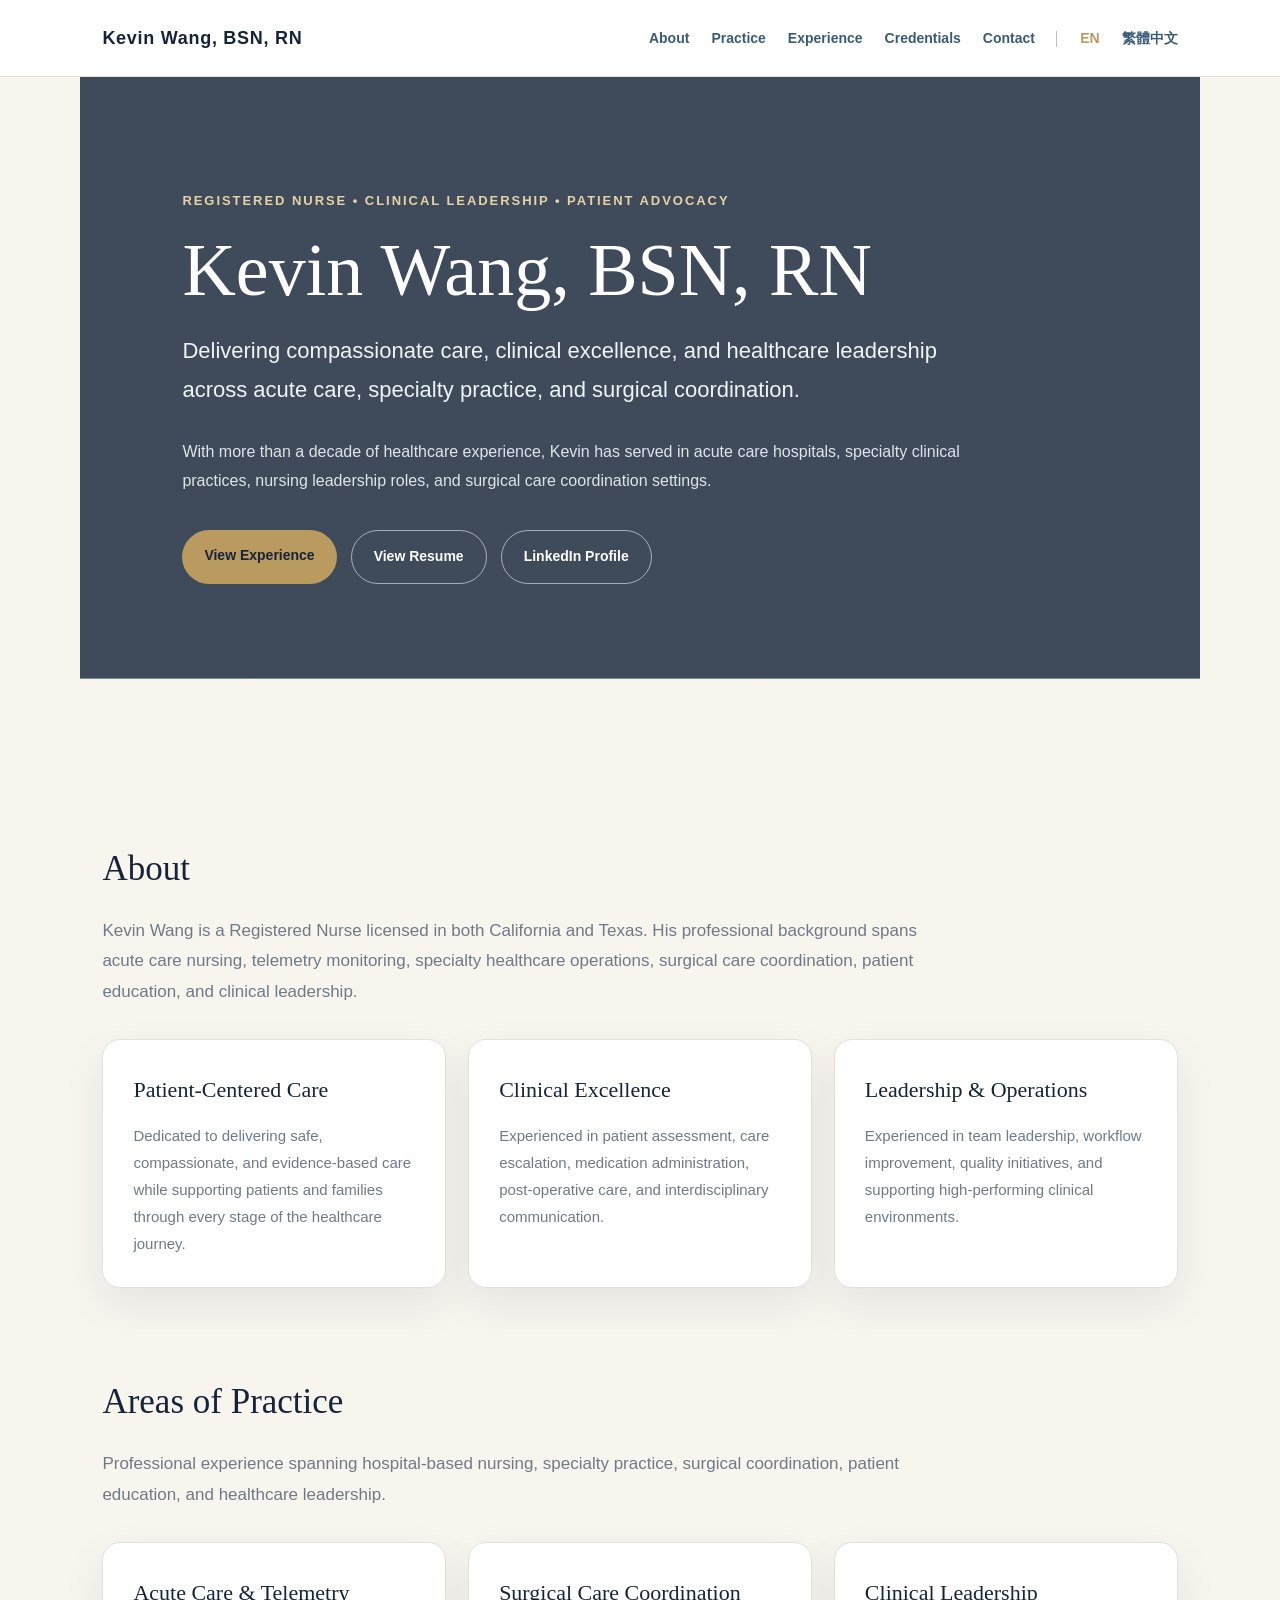
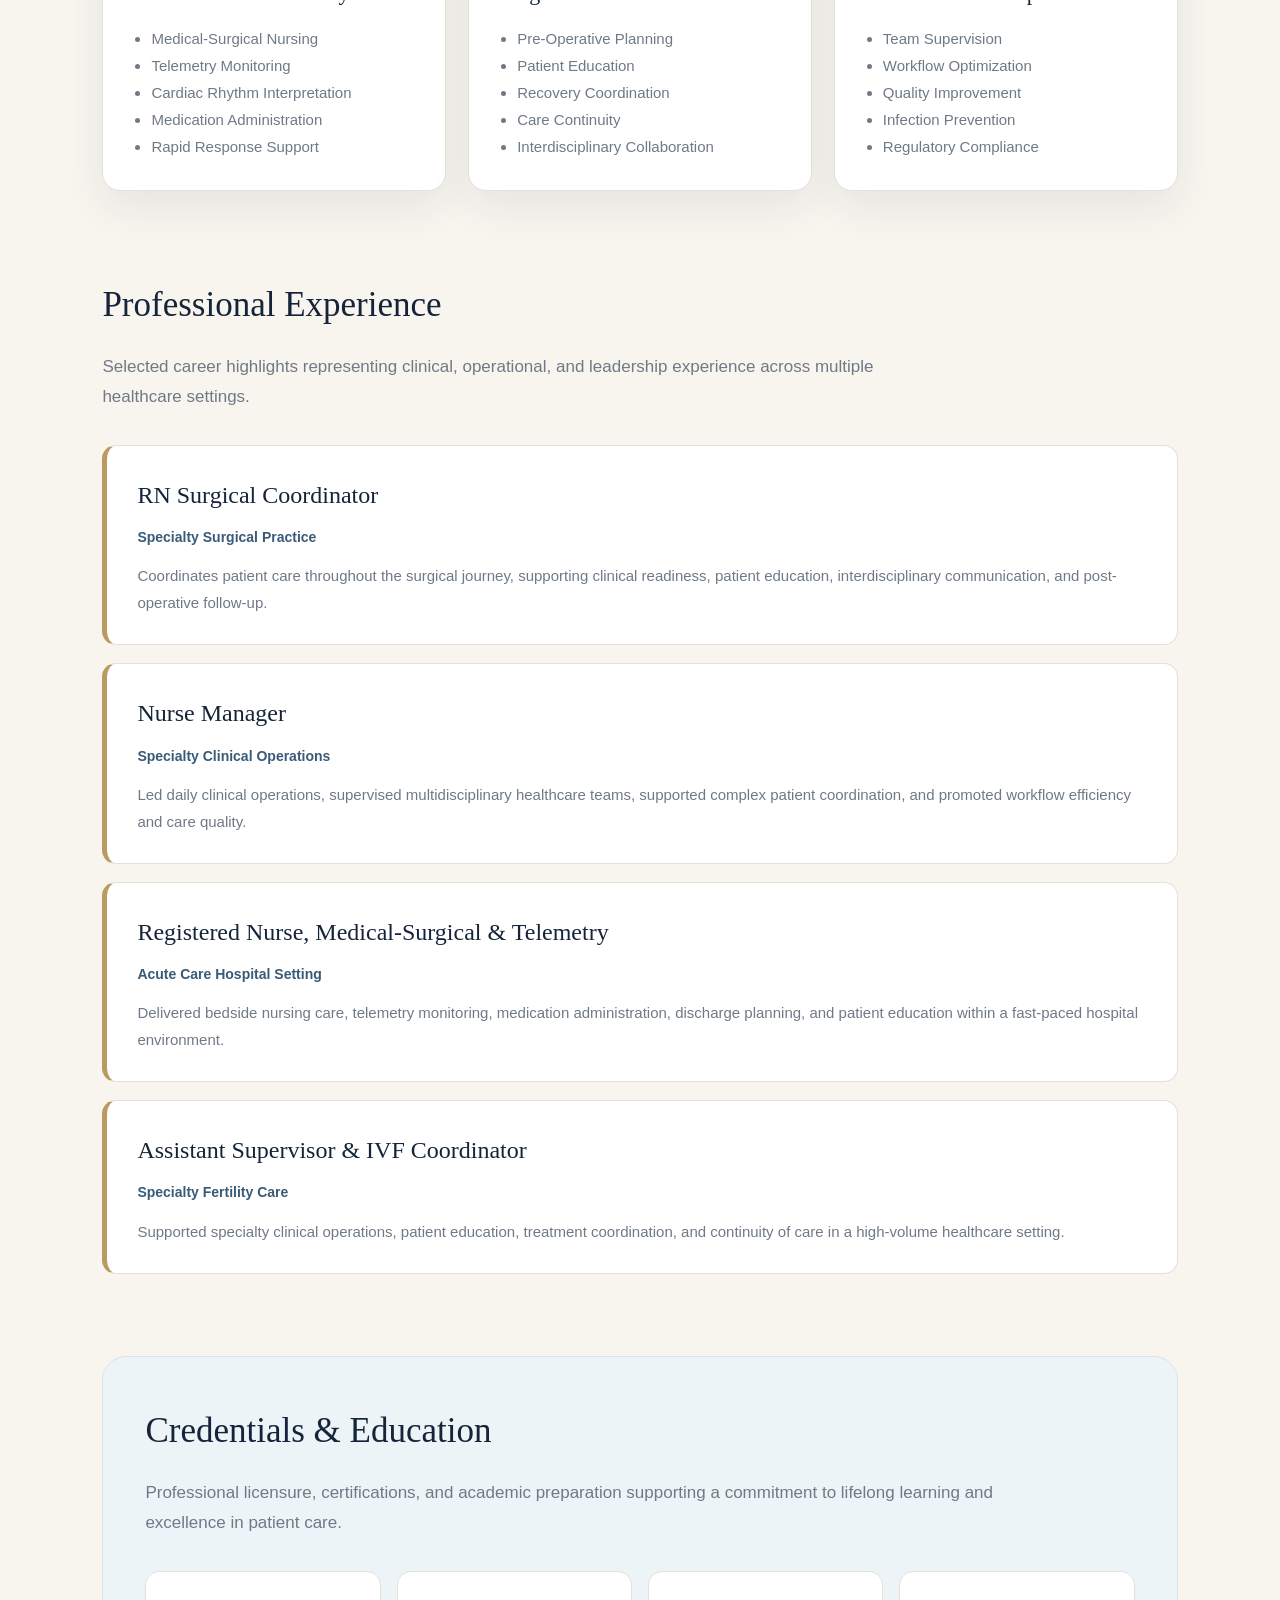
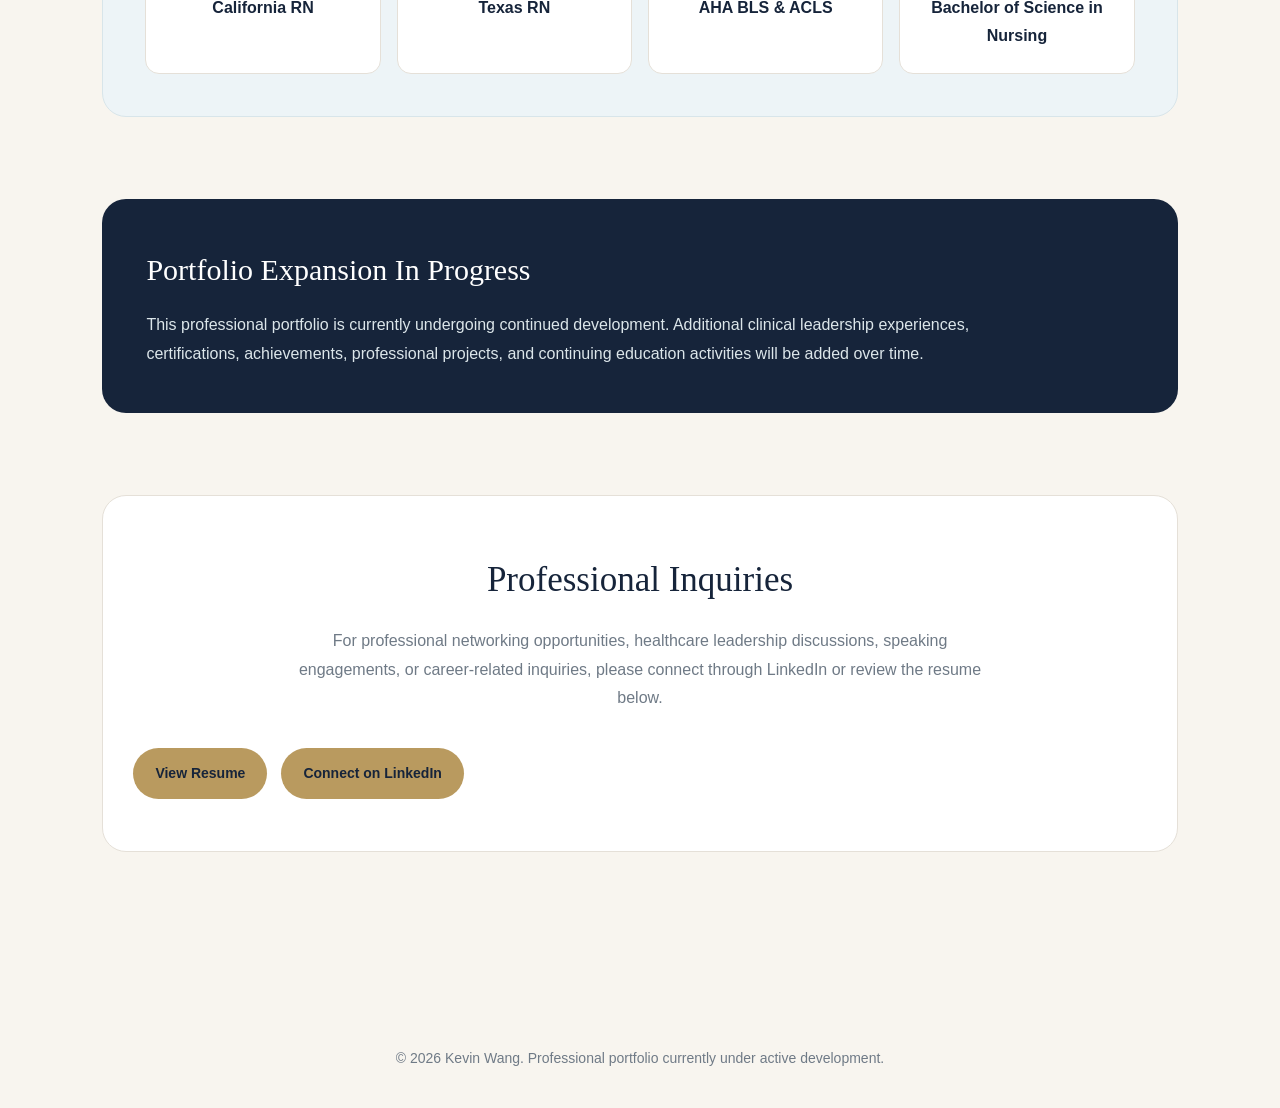
==== index.html @ 5e712328 "Launch bilingual RN portfolio with resume and LinkedIn integration" ====
<!DOCTYPE html>
<html lang="en">
<head>
    <meta charset="UTF-8">
    <meta name="viewport" content="width=device-width, initial-scale=1.0">
    <title>Kevin Wang | Registered Nurse & Clinical Leader</title>

    <meta name="description" content="Professional portfolio of Kevin Wang, BSN, RN. Registered Nurse, Clinical Leader, and Surgical Care Coordinator.">

    <link rel="stylesheet" href="styles/style.css">
</head>

<body>

<header>
    <a href="index.html" class="brand">Kevin Wang, BSN, RN</a>

    <nav>
        <a href="#about">About</a>
        <a href="#practice">Practice</a>
        <a href="#experience">Experience</a>
        <a href="#credentials">Credentials</a>
        <a href="#contact">Contact</a>

        <span class="lang-divider">|</span>

        <a href="index.html" class="active-lang">EN</a>
        <a href="zh-tw.html">繁體中文</a>
    </nav>
</header>

<section class="hero">
    <div class="hero-content">
        <div class="eyebrow">
            REGISTERED NURSE • CLINICAL LEADERSHIP • PATIENT ADVOCACY
        </div>

        <h1>Kevin Wang, BSN, RN</h1>

        <p class="subtitle">
            Delivering compassionate care, clinical excellence, and healthcare leadership across acute care, specialty practice, and surgical coordination.
        </p>

        <p class="hero-note">
            With more than a decade of healthcare experience, Kevin has served in acute care hospitals, specialty clinical practices, nursing leadership roles, and surgical care coordination settings.
        </p>

        <div class="buttons">
            <a href="#experience" class="button primary">
                View Experience
            </a>

            <a href="assets/Kevin_RN_Resume.pdf" target="_blank" rel="noopener" class="button secondary">
                View Resume
            </a>

            <a href="https://www.linkedin.com/in/kevin-wang-rn/" target="_blank" rel="noopener" class="button secondary">
                LinkedIn Profile
            </a>
        </div>
    </div>
</section>

<main>

<section id="about">
    <h2 class="section-title">About</h2>

    <p class="section-intro">
        Kevin Wang is a Registered Nurse licensed in both California and Texas. His professional background spans acute care nursing, telemetry monitoring, specialty healthcare operations, surgical care coordination, patient education, and clinical leadership.
    </p>

    <div class="grid">
        <div class="card">
            <h3>Patient-Centered Care</h3>
            <p>
                Dedicated to delivering safe, compassionate, and evidence-based care while supporting patients and families through every stage of the healthcare journey.
            </p>
        </div>

        <div class="card">
            <h3>Clinical Excellence</h3>
            <p>
                Experienced in patient assessment, care escalation, medication administration, post-operative care, and interdisciplinary communication.
            </p>
        </div>

        <div class="card">
            <h3>Leadership & Operations</h3>
            <p>
                Experienced in team leadership, workflow improvement, quality initiatives, and supporting high-performing clinical environments.
            </p>
        </div>
    </div>
</section>

<section id="practice">
    <h2 class="section-title">Areas of Practice</h2>

    <p class="section-intro">
        Professional experience spanning hospital-based nursing, specialty practice, surgical coordination, patient education, and healthcare leadership.
    </p>

    <div class="grid">
        <div class="card">
            <h3>Acute Care & Telemetry</h3>
            <ul>
                <li>Medical-Surgical Nursing</li>
                <li>Telemetry Monitoring</li>
                <li>Cardiac Rhythm Interpretation</li>
                <li>Medication Administration</li>
                <li>Rapid Response Support</li>
            </ul>
        </div>

        <div class="card">
            <h3>Surgical Care Coordination</h3>
            <ul>
                <li>Pre-Operative Planning</li>
                <li>Patient Education</li>
                <li>Recovery Coordination</li>
                <li>Care Continuity</li>
                <li>Interdisciplinary Collaboration</li>
            </ul>
        </div>

        <div class="card">
            <h3>Clinical Leadership</h3>
            <ul>
                <li>Team Supervision</li>
                <li>Workflow Optimization</li>
                <li>Quality Improvement</li>
                <li>Infection Prevention</li>
                <li>Regulatory Compliance</li>
            </ul>
        </div>
    </div>
</section>

<section id="experience">
    <h2 class="section-title">Professional Experience</h2>

    <p class="section-intro">
        Selected career highlights representing clinical, operational, and leadership experience across multiple healthcare settings.
    </p>

    <div class="experience">
        <div class="experience-item">
            <h3>RN Surgical Coordinator</h3>
            <div class="meta">Specialty Surgical Practice</div>
            <p>
                Coordinates patient care throughout the surgical journey, supporting clinical readiness, patient education, interdisciplinary communication, and post-operative follow-up.
            </p>
        </div>

        <div class="experience-item">
            <h3>Nurse Manager</h3>
            <div class="meta">Specialty Clinical Operations</div>
            <p>
                Led daily clinical operations, supervised multidisciplinary healthcare teams, supported complex patient coordination, and promoted workflow efficiency and care quality.
            </p>
        </div>

        <div class="experience-item">
            <h3>Registered Nurse, Medical-Surgical & Telemetry</h3>
            <div class="meta">Acute Care Hospital Setting</div>
            <p>
                Delivered bedside nursing care, telemetry monitoring, medication administration, discharge planning, and patient education within a fast-paced hospital environment.
            </p>
        </div>

        <div class="experience-item">
            <h3>Assistant Supervisor & IVF Coordinator</h3>
            <div class="meta">Specialty Fertility Care</div>
            <p>
                Supported specialty clinical operations, patient education, treatment coordination, and continuity of care in a high-volume healthcare setting.
            </p>
        </div>
    </div>
</section>

<section id="credentials" class="credentials">
    <h2 class="section-title">Credentials & Education</h2>

    <p class="section-intro">
        Professional licensure, certifications, and academic preparation supporting a commitment to lifelong learning and excellence in patient care.
    </p>

    <div class="credential-list">
        <div class="credential">California RN</div>
        <div class="credential">Texas RN</div>
        <div class="credential">AHA BLS & ACLS</div>
        <div class="credential">Bachelor of Science in Nursing</div>
    </div>
</section>

<section class="notice">
    <h2>Portfolio Expansion In Progress</h2>

    <p>
        This professional portfolio is currently undergoing continued development. Additional clinical leadership experiences, certifications, achievements, professional projects, and continuing education activities will be added over time.
    </p>
</section>

<section id="contact" class="contact">
    <h2 class="section-title">Professional Inquiries</h2>

    <p>
        For professional networking opportunities, healthcare leadership discussions, speaking engagements, or career-related inquiries, please connect through LinkedIn or review the resume below.
    </p>

    <div class="buttons">
        <a href="assets/Kevin_RN_Resume.pdf" target="_blank" rel="noopener" class="button primary">
            View Resume
        </a>

        <a href="https://www.linkedin.com/in/kevin-wang-rn/" target="_blank" rel="noopener" class="button primary">
            Connect on LinkedIn
        </a>
    </div>
</section>

</main>

<footer>
    © 2026 Kevin Wang. Professional portfolio currently under active development.
</footer>

</body>
</html>
---- styles/style.css ----
:root {
  --navy: #16243a;
  --navy-light: #223552;
  --blue: #395b78;
  --soft-blue: #edf4f7;
  --cream: #f8f5ef;
  --warm-white: #fffdf8;
  --gold: #b99a5f;
  --gold-soft: #e6d3a3;
  --text: #243042;
  --muted: #6f7a86;
  --white: #ffffff;
  --line: #e5e0d8;
  --shadow: rgba(22, 36, 58, 0.08);
}

* {
  box-sizing: border-box;
  margin: 0;
  padding: 0;
}

html {
  scroll-behavior: smooth;
}

body {
  font-family: Georgia, "Times New Roman", serif;
  color: var(--text);
  background: var(--cream);
  line-height: 1.8;
}

body.zh {
  font-family: "Noto Serif TC", "Songti TC", "PingFang TC", "Microsoft JhengHei", serif;
}

header {
  background: rgba(255, 255, 255, 0.96);
  backdrop-filter: blur(12px);
  border-bottom: 1px solid var(--line);
  padding: 22px 8%;
  display: flex;
  justify-content: space-between;
  align-items: center;
  position: sticky;
  top: 0;
  z-index: 100;
}

.brand {
  font-family: Arial, sans-serif;
  font-size: 18px;
  font-weight: 700;
  color: var(--navy);
  letter-spacing: 0.04em;
  text-decoration: none;
}

body.zh .brand {
  font-family: "PingFang TC", "Microsoft JhengHei", Arial, sans-serif;
}

nav {
  display: flex;
  align-items: center;
  flex-wrap: wrap;
}

nav a {
  font-family: Arial, sans-serif;
  margin-left: 22px;
  color: var(--blue);
  text-decoration: none;
  font-size: 14px;
  font-weight: 600;
  transition: 0.25s ease;
}

body.zh nav a {
  font-family: "PingFang TC", "Microsoft JhengHei", Arial, sans-serif;
}

nav a:hover {
  color: var(--gold);
}

.active-lang {
  color: var(--gold);
  font-weight: 800;
}

.lang-divider {
  margin-left: 20px;
  color: #b0b0b0;
}

.hero {
  padding: 112px 8% 95px;
  background:
    linear-gradient(rgba(22, 36, 58, 0.82), rgba(22, 36, 58, 0.82)),
    url("https://images.unsplash.com/photo-1576091160550-2173dba999ef?auto=format&fit=crop&w=1800&q=80");
  background-size: cover;
  background-position: center;
  color: var(--white);
}

.hero-content {
  max-width: 920px;
}

.eyebrow {
  font-family: Arial, sans-serif;
  text-transform: uppercase;
  letter-spacing: 0.15em;
  font-size: 13px;
  color: var(--gold-soft);
  margin-bottom: 18px;
  font-weight: 700;
}

body.zh .eyebrow {
  font-family: "PingFang TC", "Microsoft JhengHei", Arial, sans-serif;
}

h1 {
  font-size: clamp(44px, 6vw, 74px);
  line-height: 1.08;
  margin-bottom: 20px;
  font-weight: 500;
}

.subtitle {
  font-family: Arial, sans-serif;
  font-size: 22px;
  max-width: 820px;
  color: #edf4f7;
  margin-bottom: 28px;
}

body.zh .subtitle {
  font-family: "PingFang TC", "Microsoft JhengHei", Arial, sans-serif;
}

.hero-note {
  font-family: Arial, sans-serif;
  max-width: 780px;
  color: #dce6ea;
  font-size: 16px;
}

body.zh .hero-note {
  font-family: "PingFang TC", "Microsoft JhengHei", Arial, sans-serif;
}

.buttons {
  margin-top: 35px;
  display: flex;
  flex-wrap: wrap;
  gap: 14px;
}

.button {
  font-family: Arial, sans-serif;
  padding: 13px 22px;
  border-radius: 999px;
  text-decoration: none;
  font-weight: 700;
  font-size: 14px;
  display: inline-block;
  transition: 0.25s ease;
}

body.zh .button {
  font-family: "PingFang TC", "Microsoft JhengHei", Arial, sans-serif;
}

.button:hover {
  transform: translateY(-2px);
}

.button.primary {
  background: var(--gold);
  color: var(--navy);
}

.button.secondary {
  border: 1px solid rgba(255, 255, 255, 0.55);
  color: var(--white);
}

main {
  padding: 76px 8%;
}

section {
  max-width: 1120px;
  margin: 0 auto 82px;
}

.section-title {
  font-size: 35px;
  color: var(--navy);
  margin-bottom: 16px;
  font-weight: 500;
}

.section-intro {
  font-family: Arial, sans-serif;
  color: var(--muted);
  max-width: 850px;
  font-size: 17px;
  margin-bottom: 32px;
}

body.zh .section-intro {
  font-family: "PingFang TC", "Microsoft JhengHei", Arial, sans-serif;
}

.grid {
  display: grid;
  grid-template-columns: repeat(3, 1fr);
  gap: 22px;
}

.card {
  background: var(--white);
  border: 1px solid var(--line);
  border-radius: 18px;
  padding: 30px;
  box-shadow: 0 16px 42px var(--shadow);
}

.card h3 {
  color: var(--navy);
  font-size: 22px;
  margin-bottom: 12px;
  font-weight: 500;
}

.card p,
.card li {
  font-family: Arial, sans-serif;
  color: var(--muted);
  font-size: 15px;
}

body.zh .card p,
body.zh .card li {
  font-family: "PingFang TC", "Microsoft JhengHei", Arial, sans-serif;
}

.card ul {
  padding-left: 18px;
}

.experience {
  display: grid;
  gap: 18px;
}

.experience-item {
  background: var(--white);
  border-left: 5px solid var(--gold);
  border-radius: 14px;
  padding: 28px 30px;
  border-top: 1px solid var(--line);
  border-right: 1px solid var(--line);
  border-bottom: 1px solid var(--line);
}

.experience-item h3 {
  color: var(--navy);
  font-size: 24px;
  margin-bottom: 8px;
  font-weight: 500;
}

.meta {
  font-family: Arial, sans-serif;
  color: var(--blue);
  font-size: 14px;
  font-weight: 700;
  margin-bottom: 12px;
}

body.zh .meta {
  font-family: "PingFang TC", "Microsoft JhengHei", Arial, sans-serif;
}

.experience-item p {
  font-family: Arial, sans-serif;
  color: var(--muted);
  font-size: 15px;
}

body.zh .experience-item p {
  font-family: "PingFang TC", "Microsoft JhengHei", Arial, sans-serif;
}

.credentials {
  background: var(--soft-blue);
  border-radius: 24px;
  padding: 42px;
  border: 1px solid #d8e5ea;
}

.credential-list {
  display: grid;
  grid-template-columns: repeat(4, 1fr);
  gap: 16px;
  margin-top: 24px;
}

.credential {
  background: var(--white);
  border: 1px solid var(--line);
  border-radius: 14px;
  padding: 22px;
  text-align: center;
  font-family: Arial, sans-serif;
  font-weight: 700;
  color: var(--navy);
}

body.zh .credential {
  font-family: "PingFang TC", "Microsoft JhengHei", Arial, sans-serif;
}

.notice {
  background: var(--navy);
  color: var(--white);
  padding: 44px;
  border-radius: 24px;
}

.notice h2 {
  margin-bottom: 14px;
  font-size: 30px;
  font-weight: 500;
}

.notice p {
  font-family: Arial, sans-serif;
  color: #dce6ea;
  max-width: 850px;
}

body.zh .notice p {
  font-family: "PingFang TC", "Microsoft JhengHei", Arial, sans-serif;
}

.contact {
  text-align: center;
  background: var(--white);
  border-radius: 24px;
  border: 1px solid var(--line);
  padding: 52px 30px;
}

.contact p {
  font-family: Arial, sans-serif;
  color: var(--muted);
  margin-bottom: 24px;
  max-width: 720px;
  margin-left: auto;
  margin-right: auto;
}

body.zh .contact p {
  font-family: "PingFang TC", "Microsoft JhengHei", Arial, sans-serif;
}

footer {
  text-align: center;
  padding: 36px 8%;
  font-family: Arial, sans-serif;
  color: var(--muted);
  font-size: 14px;
}

body.zh footer {
  font-family: "PingFang TC", "Microsoft JhengHei", Arial, sans-serif;
}

@media (max-width: 900px) {
  header {
    display: block;
  }

  nav {
    margin-top: 14px;
  }

  nav a {
    margin-left: 0;
    margin-right: 14px;
    margin-bottom: 8px;
  }

  .lang-divider {
    margin-left: 0;
    margin-right: 12px;
  }

  .hero {
    padding: 82px 7%;
  }

  main {
    padding: 58px 7%;
  }

  .grid,
  .credential-list {
    grid-template-columns: 1fr;
  }

  .card,
  .credentials,
  .notice,
  .contact {
    padding: 28px;
  }
}
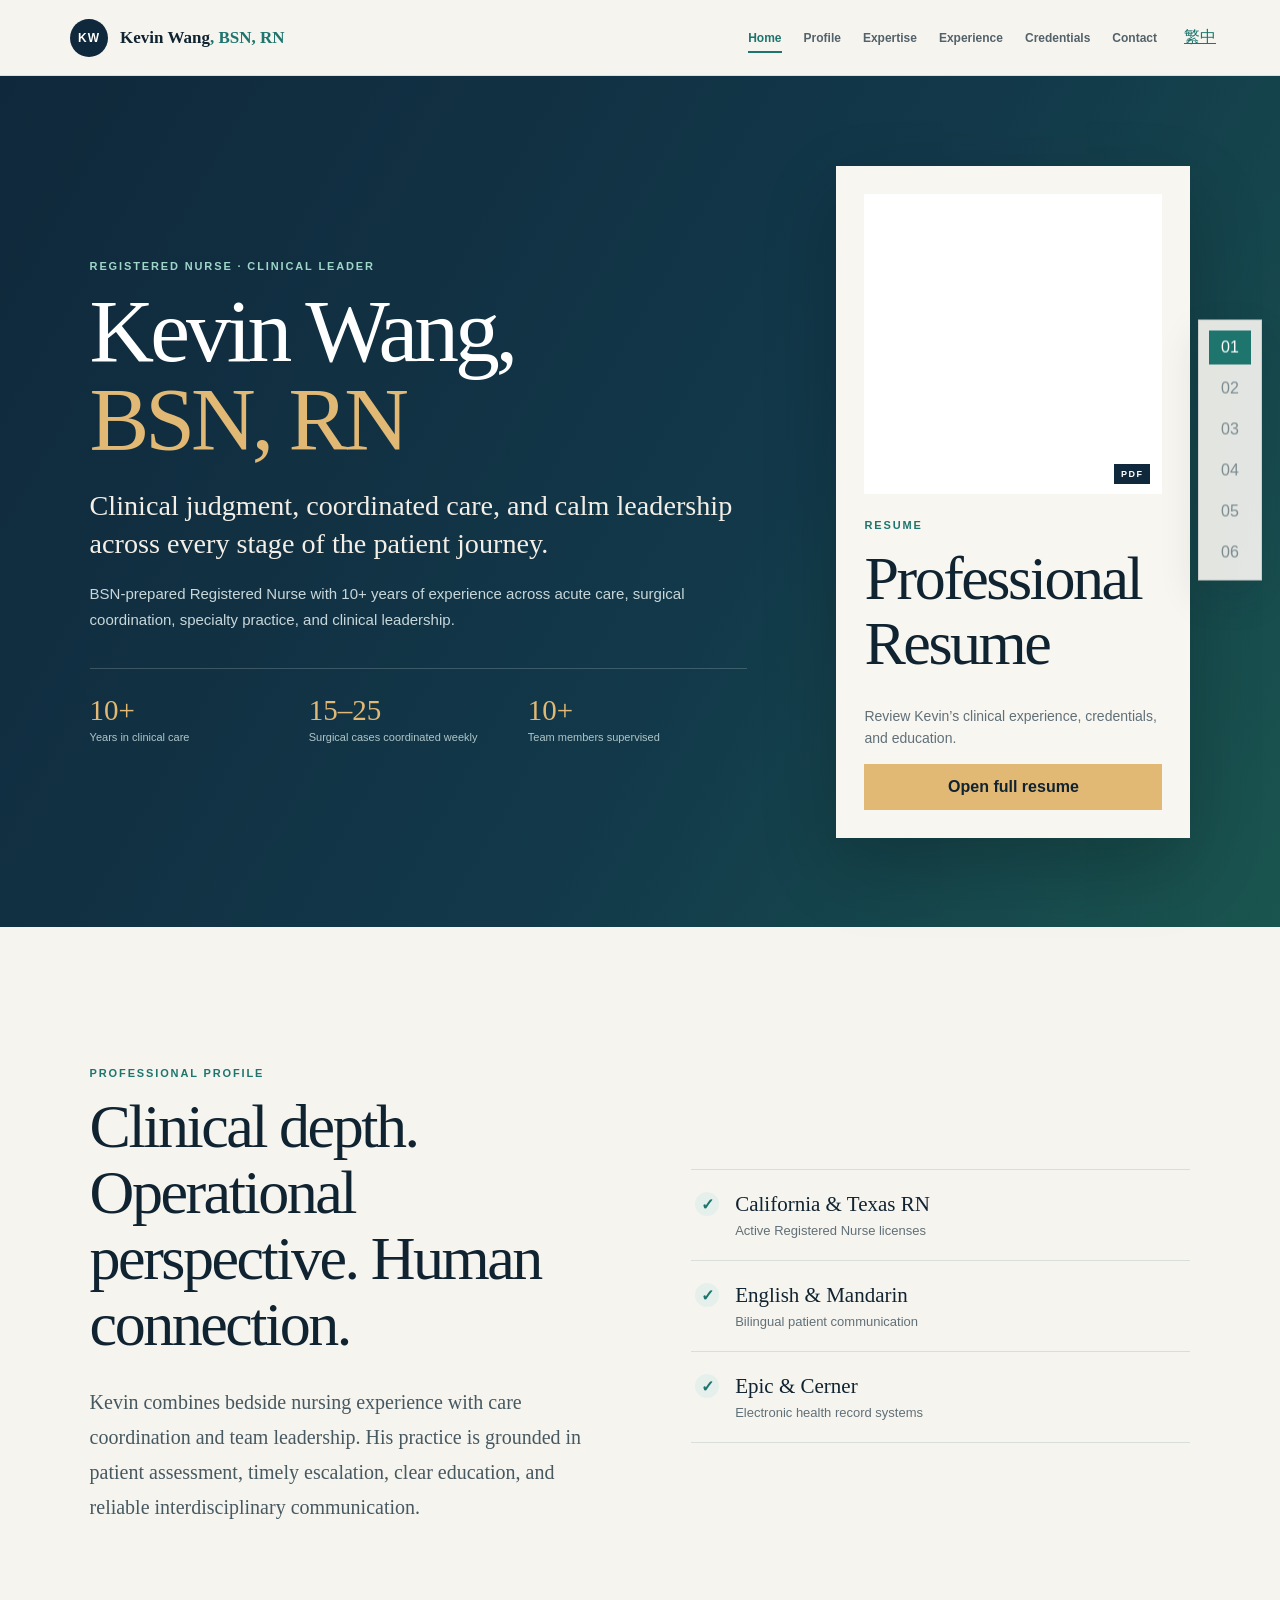
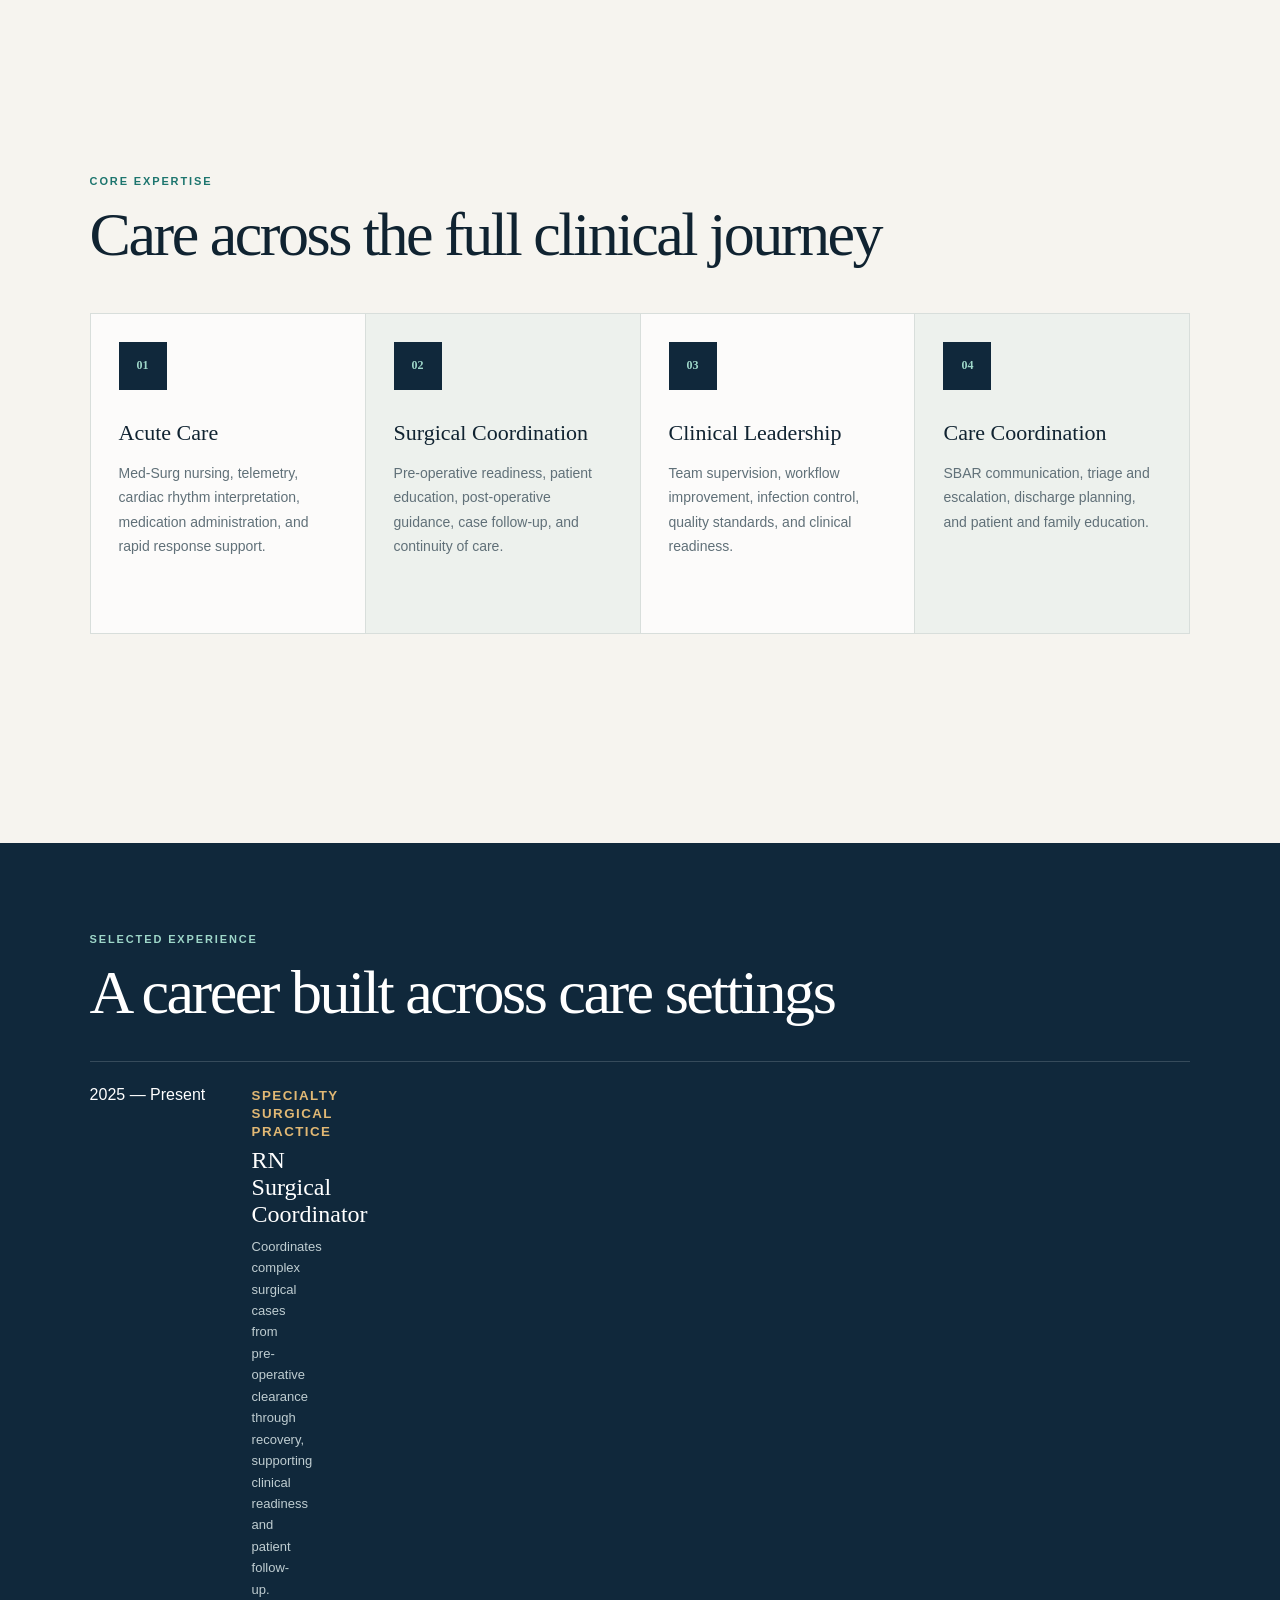
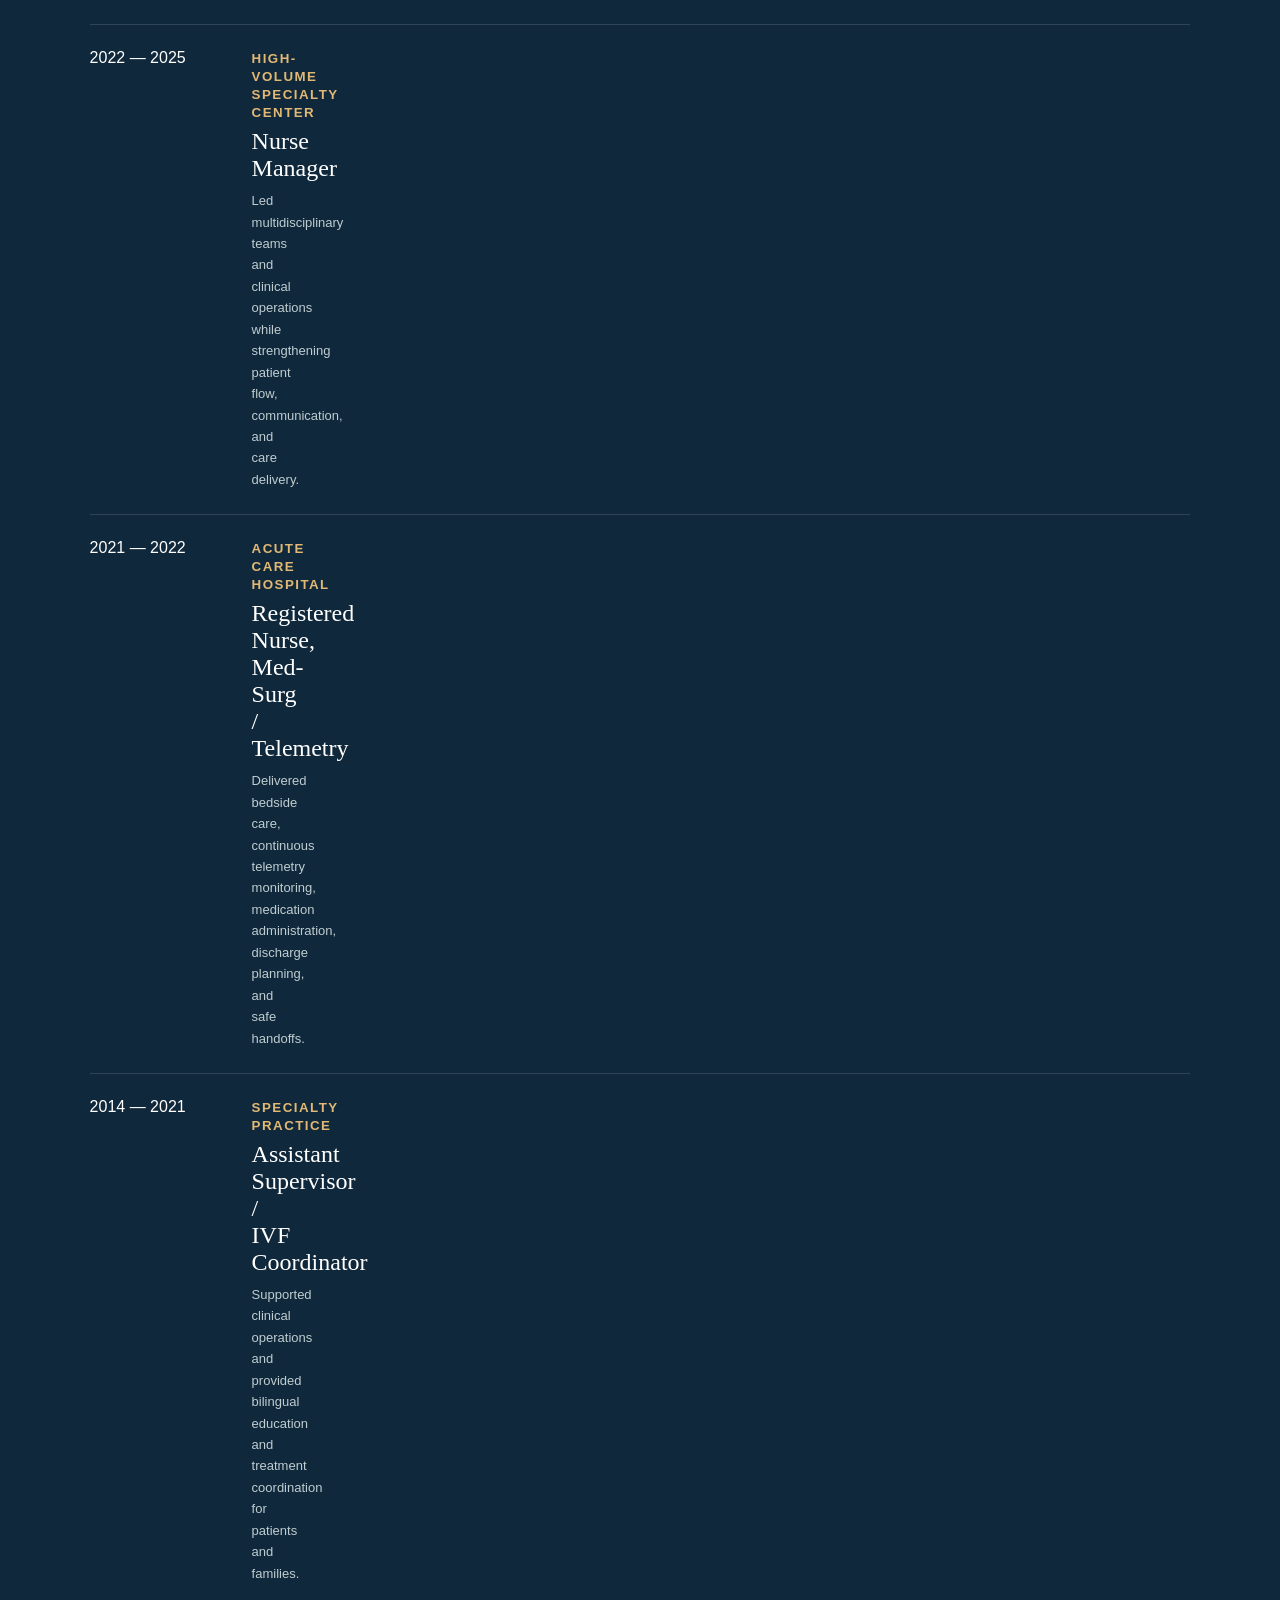
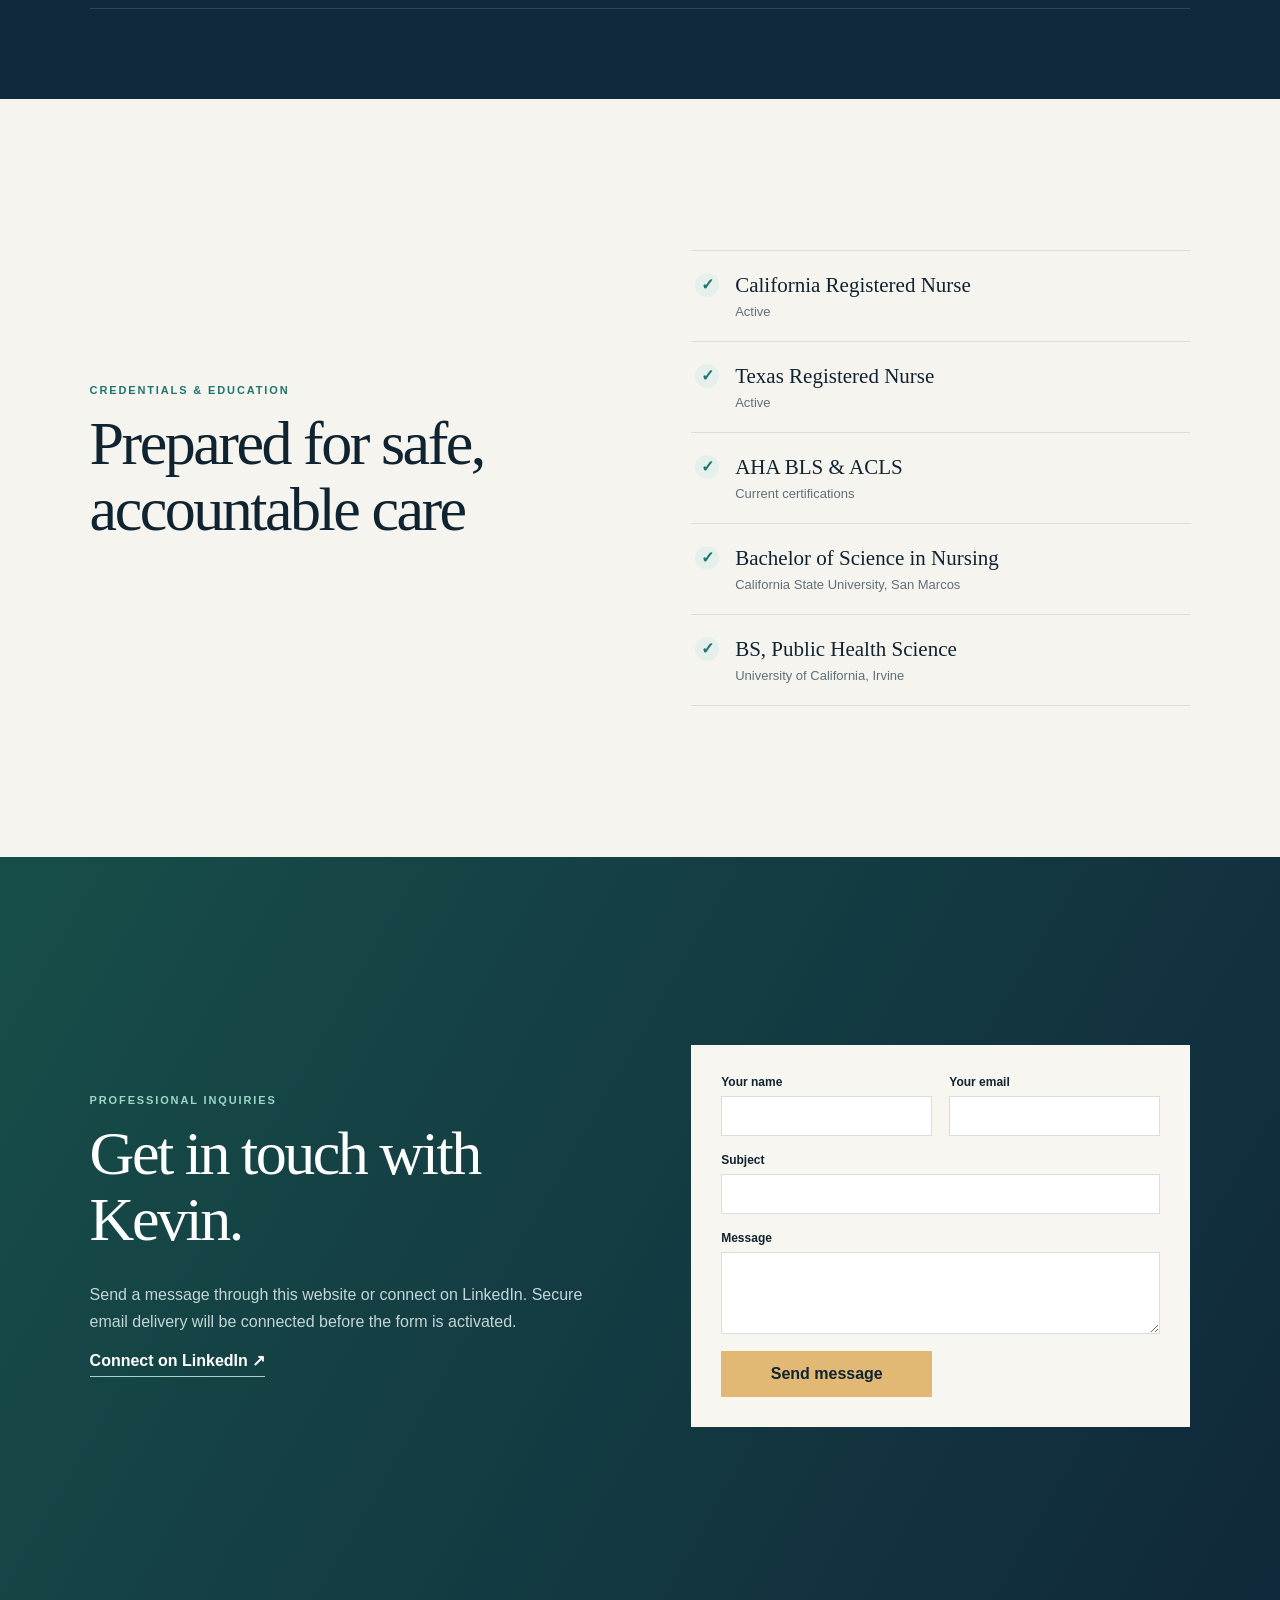
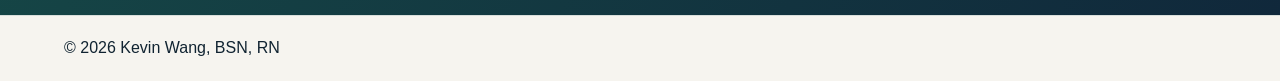
==== commit a0827dec: "Redesign bilingual RN portfolio and add public resume" ====
--- a/index.html
+++ b/index.html
@@ -1,230 +1,41 @@
-<!DOCTYPE html>
+<!doctype html>
 <html lang="en">
 <head>
-    <meta charset="UTF-8">
-    <meta name="viewport" content="width=device-width, initial-scale=1.0">
-    <title>Kevin Wang | Registered Nurse & Clinical Leader</title>
+  <meta charset="utf-8">
+  <meta name="viewport" content="width=device-width,initial-scale=1">
+  <meta name="description" content="Clinical portfolio of Kevin Wang, BSN, RN.">
+  <title>Kevin Wang, BSN, RN | Clinical Portfolio</title>
+  <link rel="stylesheet" href="styles/style.css">
+</head>
+<body>
+  <header class="site-header">
+    <button class="brand" data-target="home"><span>KW</span><b>Kevin Wang<em>, BSN, RN</em></b></button>
+    <nav aria-label="Primary navigation">
+      <button data-target="home">Home</button><button data-target="profile">Profile</button><button data-target="expertise">Expertise</button><button data-target="experience">Experience</button><button data-target="credentials">Credentials</button><button data-target="contact">Contact</button>
+      <a class="lang" href="zh-tw.html">繁中</a>
+    </nav>
+    <button class="menu" aria-label="Toggle navigation">☰</button>
+  </header>
 
-    <meta name="description" content="Professional portfolio of Kevin Wang, BSN, RN. Registered Nurse, Clinical Leader, and Surgical Care Coordinator.">
+  <main>
+    <section class="panel home-panel" id="home">
+      <div><p class="kicker light">Registered Nurse · Clinical Leader</p><h1>Kevin Wang,<br><em>BSN, RN</em></h1><p class="hero-subtitle">Clinical judgment, coordinated care, and calm leadership across every stage of the patient journey.</p><p class="hero-summary">BSN-prepared Registered Nurse with 10+ years of experience across acute care, surgical coordination, specialty practice, and clinical leadership.</p><div class="mini-stats"><div><strong>10+</strong><span>Years in clinical care</span></div><div><strong>15–25</strong><span>Surgical cases coordinated weekly</span></div><div><strong>10+</strong><span>Team members supervised</span></div></div></div>
+      <aside class="resume-card"><div class="resume-preview"><iframe title="Kevin Wang professional resume" src="assets/Kevin_RN_Resume.pdf#toolbar=0&navpanes=0&view=FitH"></iframe><span>PDF</span></div><p class="kicker">Resume</p><h2>Professional Resume</h2><p>Review Kevin’s clinical experience, credentials, and education.</p><a href="assets/Kevin_RN_Resume.pdf" target="_blank" rel="noopener noreferrer">Open full resume</a></aside>
+    </section>
 
-    <link rel="stylesheet" href="styles/style.css">
-</head>
+    <section class="panel split-panel" id="profile"><div><p class="kicker">Professional profile</p><h2>Clinical depth. Operational perspective. Human connection.</h2><p class="large-copy">Kevin combines bedside nursing experience with care coordination and team leadership. His practice is grounded in patient assessment, timely escalation, clear education, and reliable interdisciplinary communication.</p></div><div class="point-list"><article><i>✓</i><div><h3>California &amp; Texas RN</h3><p>Active Registered Nurse licenses</p></div></article><article><i>✓</i><div><h3>English &amp; Mandarin</h3><p>Bilingual patient communication</p></div></article><article><i>✓</i><div><h3>Epic &amp; Cerner</h3><p>Electronic health record systems</p></div></article></div></section>
 
-<body>
+    <section class="panel" id="expertise"><p class="kicker">Core expertise</p><h2>Care across the full clinical journey</h2><div class="expertise-grid"><article><b>01</b><h3>Acute Care</h3><p>Med-Surg nursing, telemetry, cardiac rhythm interpretation, medication administration, and rapid response support.</p></article><article><b>02</b><h3>Surgical Coordination</h3><p>Pre-operative readiness, patient education, post-operative guidance, case follow-up, and continuity of care.</p></article><article><b>03</b><h3>Clinical Leadership</h3><p>Team supervision, workflow improvement, infection control, quality standards, and clinical readiness.</p></article><article><b>04</b><h3>Care Coordination</h3><p>SBAR communication, triage and escalation, discharge planning, and patient and family education.</p></article></div></section>
 
-<header>
-    <a href="index.html" class="brand">Kevin Wang, BSN, RN</a>
+    <section class="panel dark-panel" id="experience"><p class="kicker light">Selected experience</p><h2>A career built across care settings</h2><div class="timeline"><article><div>2025 — Present</div><div><small>Specialty surgical practice</small><h3>RN Surgical Coordinator</h3><p>Coordinates complex surgical cases from pre-operative clearance through recovery, supporting clinical readiness and patient follow-up.</p></div></article><article><div>2022 — 2025</div><div><small>High-volume specialty center</small><h3>Nurse Manager</h3><p>Led multidisciplinary teams and clinical operations while strengthening patient flow, communication, and care delivery.</p></div></article><article><div>2021 — 2022</div><div><small>Acute care hospital</small><h3>Registered Nurse, Med-Surg / Telemetry</h3><p>Delivered bedside care, continuous telemetry monitoring, medication administration, discharge planning, and safe handoffs.</p></div></article><article><div>2014 — 2021</div><div><small>Specialty practice</small><h3>Assistant Supervisor / IVF Coordinator</h3><p>Supported clinical operations and provided bilingual education and treatment coordination for patients and families.</p></div></article></div></section>
 
-    <nav>
-        <a href="#about">About</a>
-        <a href="#practice">Practice</a>
-        <a href="#experience">Experience</a>
-        <a href="#credentials">Credentials</a>
-        <a href="#contact">Contact</a>
+    <section class="panel split-panel" id="credentials"><div><p class="kicker">Credentials &amp; education</p><h2>Prepared for safe, accountable care</h2></div><div class="point-list"><article><i>✓</i><div><h3>California Registered Nurse</h3><p>Active</p></div></article><article><i>✓</i><div><h3>Texas Registered Nurse</h3><p>Active</p></div></article><article><i>✓</i><div><h3>AHA BLS &amp; ACLS</h3><p>Current certifications</p></div></article><article><i>✓</i><div><h3>Bachelor of Science in Nursing</h3><p>California State University, San Marcos</p></div></article><article><i>✓</i><div><h3>BS, Public Health Science</h3><p>University of California, Irvine</p></div></article></div></section>
 
-        <span class="lang-divider">|</span>
+    <section class="panel contact-panel" id="contact"><div><p class="kicker light">Professional inquiries</p><h2>Get in touch with Kevin.</h2><p>Send a message through this website or connect on LinkedIn. Secure email delivery will be connected before the form is activated.</p><a href="https://www.linkedin.com/in/kevin-wang-rn/" target="_blank" rel="noopener noreferrer">Connect on LinkedIn ↗</a></div><form><label>Your name<input required></label><label>Your email<input type="email" required></label><label class="wide">Subject<input required></label><label class="wide">Message<textarea rows="4" required></textarea></label><button type="submit">Send message</button><p class="form-notice" hidden>Preview mode: this message was not sent. Secure delivery will be connected before launch.</p></form></section>
+  </main>
 
-        <a href="index.html" class="active-lang">EN</a>
-        <a href="zh-tw.html">繁體中文</a>
-    </nav>
-</header>
-
-<section class="hero">
-    <div class="hero-content">
-        <div class="eyebrow">
-            REGISTERED NURSE • CLINICAL LEADERSHIP • PATIENT ADVOCACY
-        </div>
-
-        <h1>Kevin Wang, BSN, RN</h1>
-
-        <p class="subtitle">
-            Delivering compassionate care, clinical excellence, and healthcare leadership across acute care, specialty practice, and surgical coordination.
-        </p>
-
-        <p class="hero-note">
-            With more than a decade of healthcare experience, Kevin has served in acute care hospitals, specialty clinical practices, nursing leadership roles, and surgical care coordination settings.
-        </p>
-
-        <div class="buttons">
-            <a href="#experience" class="button primary">
-                View Experience
-            </a>
-
-            <a href="assets/Kevin_RN_Resume.pdf" target="_blank" rel="noopener" class="button secondary">
-                View Resume
-            </a>
-
-            <a href="https://www.linkedin.com/in/kevin-wang-rn/" target="_blank" rel="noopener" class="button secondary">
-                LinkedIn Profile
-            </a>
-        </div>
-    </div>
-</section>
-
-<main>
-
-<section id="about">
-    <h2 class="section-title">About</h2>
-
-    <p class="section-intro">
-        Kevin Wang is a Registered Nurse licensed in both California and Texas. His professional background spans acute care nursing, telemetry monitoring, specialty healthcare operations, surgical care coordination, patient education, and clinical leadership.
-    </p>
-
-    <div class="grid">
-        <div class="card">
-            <h3>Patient-Centered Care</h3>
-            <p>
-                Dedicated to delivering safe, compassionate, and evidence-based care while supporting patients and families through every stage of the healthcare journey.
-            </p>
-        </div>
-
-        <div class="card">
-            <h3>Clinical Excellence</h3>
-            <p>
-                Experienced in patient assessment, care escalation, medication administration, post-operative care, and interdisciplinary communication.
-            </p>
-        </div>
-
-        <div class="card">
-            <h3>Leadership & Operations</h3>
-            <p>
-                Experienced in team leadership, workflow improvement, quality initiatives, and supporting high-performing clinical environments.
-            </p>
-        </div>
-    </div>
-</section>
-
-<section id="practice">
-    <h2 class="section-title">Areas of Practice</h2>
-
-    <p class="section-intro">
-        Professional experience spanning hospital-based nursing, specialty practice, surgical coordination, patient education, and healthcare leadership.
-    </p>
-
-    <div class="grid">
-        <div class="card">
-            <h3>Acute Care & Telemetry</h3>
-            <ul>
-                <li>Medical-Surgical Nursing</li>
-                <li>Telemetry Monitoring</li>
-                <li>Cardiac Rhythm Interpretation</li>
-                <li>Medication Administration</li>
-                <li>Rapid Response Support</li>
-            </ul>
-        </div>
-
-        <div class="card">
-            <h3>Surgical Care Coordination</h3>
-            <ul>
-                <li>Pre-Operative Planning</li>
-                <li>Patient Education</li>
-                <li>Recovery Coordination</li>
-                <li>Care Continuity</li>
-                <li>Interdisciplinary Collaboration</li>
-            </ul>
-        </div>
-
-        <div class="card">
-            <h3>Clinical Leadership</h3>
-            <ul>
-                <li>Team Supervision</li>
-                <li>Workflow Optimization</li>
-                <li>Quality Improvement</li>
-                <li>Infection Prevention</li>
-                <li>Regulatory Compliance</li>
-            </ul>
-        </div>
-    </div>
-</section>
-
-<section id="experience">
-    <h2 class="section-title">Professional Experience</h2>
-
-    <p class="section-intro">
-        Selected career highlights representing clinical, operational, and leadership experience across multiple healthcare settings.
-    </p>
-
-    <div class="experience">
-        <div class="experience-item">
-            <h3>RN Surgical Coordinator</h3>
-            <div class="meta">Specialty Surgical Practice</div>
-            <p>
-                Coordinates patient care throughout the surgical journey, supporting clinical readiness, patient education, interdisciplinary communication, and post-operative follow-up.
-            </p>
-        </div>
-
-        <div class="experience-item">
-            <h3>Nurse Manager</h3>
-            <div class="meta">Specialty Clinical Operations</div>
-            <p>
-                Led daily clinical operations, supervised multidisciplinary healthcare teams, supported complex patient coordination, and promoted workflow efficiency and care quality.
-            </p>
-        </div>
-
-        <div class="experience-item">
-            <h3>Registered Nurse, Medical-Surgical & Telemetry</h3>
-            <div class="meta">Acute Care Hospital Setting</div>
-            <p>
-                Delivered bedside nursing care, telemetry monitoring, medication administration, discharge planning, and patient education within a fast-paced hospital environment.
-            </p>
-        </div>
-
-        <div class="experience-item">
-            <h3>Assistant Supervisor & IVF Coordinator</h3>
-            <div class="meta">Specialty Fertility Care</div>
-            <p>
-                Supported specialty clinical operations, patient education, treatment coordination, and continuity of care in a high-volume healthcare setting.
-            </p>
-        </div>
-    </div>
-</section>
-
-<section id="credentials" class="credentials">
-    <h2 class="section-title">Credentials & Education</h2>
-
-    <p class="section-intro">
-        Professional licensure, certifications, and academic preparation supporting a commitment to lifelong learning and excellence in patient care.
-    </p>
-
-    <div class="credential-list">
-        <div class="credential">California RN</div>
-        <div class="credential">Texas RN</div>
-        <div class="credential">AHA BLS & ACLS</div>
-        <div class="credential">Bachelor of Science in Nursing</div>
-    </div>
-</section>
-
-<section class="notice">
-    <h2>Portfolio Expansion In Progress</h2>
-
-    <p>
-        This professional portfolio is currently undergoing continued development. Additional clinical leadership experiences, certifications, achievements, professional projects, and continuing education activities will be added over time.
-    </p>
-</section>
-
-<section id="contact" class="contact">
-    <h2 class="section-title">Professional Inquiries</h2>
-
-    <p>
-        For professional networking opportunities, healthcare leadership discussions, speaking engagements, or career-related inquiries, please connect through LinkedIn or review the resume below.
-    </p>
-
-    <div class="buttons">
-        <a href="assets/Kevin_RN_Resume.pdf" target="_blank" rel="noopener" class="button primary">
-            View Resume
-        </a>
-
-        <a href="https://www.linkedin.com/in/kevin-wang-rn/" target="_blank" rel="noopener" class="button primary">
-            Connect on LinkedIn
-        </a>
-    </div>
-</section>
-
-</main>
-
-<footer>
-    © 2026 Kevin Wang. Professional portfolio currently under active development.
-</footer>
-
+  <aside class="floating-index" aria-label="Page sections"><button data-target="home">01<b>Home</b></button><button data-target="profile">02<b>Profile</b></button><button data-target="expertise">03<b>Expertise</b></button><button data-target="experience">04<b>Experience</b></button><button data-target="credentials">05<b>Credentials</b></button><button data-target="contact">06<b>Contact</b></button></aside>
+  <footer>© 2026 Kevin Wang, BSN, RN</footer>
+  <script src="script.js"></script>
 </body>
-</html>+</html>
--- a/styles/style.css
+++ b/styles/style.css
@@ -1,425 +1,740 @@
 :root {
-  --navy: #16243a;
-  --navy-light: #223552;
-  --blue: #395b78;
-  --soft-blue: #edf4f7;
-  --cream: #f8f5ef;
-  --warm-white: #fffdf8;
-  --gold: #b99a5f;
-  --gold-soft: #e6d3a3;
-  --text: #243042;
-  --muted: #6f7a86;
-  --white: #ffffff;
-  --line: #e5e0d8;
-  --shadow: rgba(22, 36, 58, 0.08);
+  --ink: #102331;
+  --navy: #10283b;
+  --teal: #1d756e;
+  --mint: #9ed7c9;
+  --sand: #e1b874;
+  --paper: #f6f4ef;
+  --muted: #607078;
+  --line: #d8dedb;
 }
 
+.point-list i {
+  width: 24px;
+  height: 24px;
+  border-radius: 50%;
+  display: grid;
+  place-items: center;
+  background: #e5f0ec;
+  color: var(--teal);
+  font-style: normal;
+  font-weight: 800;
+  flex: none;
+}
+.expertise-grid article > b {
+  width: 48px;
+  height: 48px;
+  display: grid;
+  place-items: center;
+  margin-bottom: 30px;
+  background: var(--navy);
+  color: var(--mint);
+  font: 700 12px Georgia, serif;
+}
+.slide-right {
+  animation: static-arrive-right 0.62s cubic-bezier(0.7, 0, 0.2, 1);
+}
+.slide-left {
+  animation: static-arrive-left 0.62s cubic-bezier(0.7, 0, 0.2, 1);
+}
+@keyframes static-arrive-right {
+  from { opacity: 0.72; transform: translateX(12vw); }
+  to { opacity: 1; transform: translateX(0); }
+}
+@keyframes static-arrive-left {
+  from { opacity: 0.72; transform: translateX(-12vw); }
+  to { opacity: 1; transform: translateX(0); }
+}
 * {
   box-sizing: border-box;
+}
+html,
+body {
   margin: 0;
-  padding: 0;
-}
-
-html {
-  scroll-behavior: smooth;
-}
-
-body {
-  font-family: Georgia, "Times New Roman", serif;
-  color: var(--text);
-  background: var(--cream);
-  line-height: 1.8;
-}
-
-body.zh {
-  font-family: "Noto Serif TC", "Songti TC", "PingFang TC", "Microsoft JhengHei", serif;
-}
-
-header {
-  background: rgba(255, 255, 255, 0.96);
-  backdrop-filter: blur(12px);
-  border-bottom: 1px solid var(--line);
-  padding: 22px 8%;
-  display: flex;
+  background: var(--paper);
+  color: var(--ink);
+  font-family: Arial, Helvetica, sans-serif;
+}
+button,
+input,
+textarea {
+  font: inherit;
+}
+.zh {
+  font-family:
+    'PingFang TC', 'Noto Sans TC', 'Microsoft JhengHei', Arial, sans-serif;
+}
+.site-header {
+  height: 76px;
+  padding: 0 clamp(22px, 5vw, 76px);
+  display: flex;
+  align-items: center;
   justify-content: space-between;
-  align-items: center;
   position: sticky;
   top: 0;
-  z-index: 100;
-}
-
+  z-index: 30;
+  border-bottom: 1px solid rgba(16, 35, 49, 0.1);
+  background: rgba(246, 244, 239, 0.96);
+}
 .brand {
-  font-family: Arial, sans-serif;
-  font-size: 18px;
+  border: 0;
+  background: transparent;
+  display: flex;
+  align-items: center;
+  gap: 12px;
+  cursor: pointer;
+  color: var(--ink);
+}
+.brand > span {
+  width: 38px;
+  height: 38px;
+  border-radius: 50%;
+  display: grid;
+  place-items: center;
+  background: var(--navy);
+  color: white;
+  font-size: 12px;
+  font-weight: 800;
+  letter-spacing: 0.08em;
+}
+.brand b {
+  font:
+    700 17px Georgia,
+    serif;
+}
+.brand em {
+  color: var(--teal);
+  font-style: normal;
+}
+.site-header nav {
+  display: flex;
+  align-items: center;
+  gap: 22px;
+}
+.site-header nav button {
+  border: 0;
+  background: transparent;
+  cursor: pointer;
+  color: #52626a;
+  font-size: 12px;
   font-weight: 700;
-  color: var(--navy);
-  letter-spacing: 0.04em;
+  padding: 10px 0;
+  position: relative;
+}
+.site-header nav button.active {
+  color: var(--teal);
+}
+.site-header nav button.active:after {
+  content: '';
+  position: absolute;
+  height: 2px;
+  background: var(--teal);
+  left: 0;
+  right: 0;
+  bottom: 2px;
+}
+.site-header nav .lang {
+  display: flex;
+  align-items: center;
+  gap: 6px;
+  color: var(--teal);
+  margin-left: 5px;
+}
+.menu {
+  display: none;
+  border: 0;
+  background: transparent;
+}
+.viewport {
+  width: 100%;
+  overflow: hidden;
+}
+.track {
+  display: flex;
+  transition: transform 0.62s cubic-bezier(0.7, 0, 0.2, 1);
+  will-change: transform;
+}
+.slide {
+  width: 100%;
+  flex: 0 0 100%;
+}
+.panel {
+  min-height: calc(100vh - 142px);
+  padding: clamp(55px, 7vw, 100px) clamp(25px, 7vw, 110px);
+}
+.home-panel {
+  display: grid;
+  grid-template-columns: minmax(0, 1.3fr) minmax(300px, 0.7fr);
+  align-items: center;
+  gap: 7vw;
+  background: linear-gradient(120deg, var(--navy), #12394a 58%, #1a554f);
+  color: white;
+}
+.kicker {
+  margin: 0 0 15px;
+  text-transform: uppercase;
+  letter-spacing: 0.17em;
+  color: var(--teal);
+  font-size: 11px;
+  font-weight: 800;
+}
+.kicker.light {
+  color: var(--mint);
+}
+h1,
+h2 {
+  font-family: Georgia, 'Times New Roman', serif;
+}
+h1 {
+  font-size: clamp(54px, 7vw, 92px);
+  line-height: 0.98;
+  letter-spacing: -0.045em;
+  font-weight: 500;
+  margin: 0 0 24px;
+}
+h1 em {
+  font-style: normal;
+  color: var(--sand);
+}
+.hero-subtitle {
+  max-width: 720px;
+  font:
+    clamp(21px, 2.2vw, 30px)/1.35 Georgia,
+    serif;
+  color: #f4efe6;
+  margin: 0 0 18px;
+}
+.hero-summary {
+  max-width: 660px;
+  color: #c8d7da;
+  line-height: 1.7;
+  font-size: 15px;
+}
+.mini-stats {
+  display: grid;
+  grid-template-columns: repeat(3, 1fr);
+  max-width: 670px;
+  border-top: 1px solid rgba(255, 255, 255, 0.18);
+  margin-top: 36px;
+  padding-top: 25px;
+}
+.mini-stats div {
+  display: flex;
+  flex-direction: column;
+}
+.mini-stats strong {
+  font:
+    500 29px Georgia,
+    serif;
+  color: var(--sand);
+}
+.mini-stats span {
+  font-size: 11px;
+  color: #afc6c9;
+  margin-top: 4px;
+}
+.resume-card {
+  background: #f8f6f1;
+  color: var(--ink);
+  padding: 28px;
+  box-shadow: 0 28px 70px rgba(0, 0, 0, 0.2);
+  transform: none;
+}
+.resume-preview {
+  height: 300px;
+  background: linear-gradient(145deg, #e7ece8, #d8e4df);
+  color: var(--teal);
+  position: relative;
+  margin-bottom: 25px;
+  overflow: hidden;
+}
+.resume-preview iframe {
+  width: 100%;
+  height: 100%;
+  border: 0;
+  background: white;
+}
+.resume-preview span {
+  position: absolute;
+  bottom: 10px;
+  right: 12px;
+  font-size: 9px;
+  font-weight: 800;
+  letter-spacing: 0.16em;
+  background: var(--navy);
+  color: white;
+  padding: 5px 7px;
+}
+.resume-card h2 {
+  font-size: 30px;
+  margin: 0 0 12px;
+}
+.resume-card > p:not(.kicker) {
+  color: var(--muted);
+  line-height: 1.6;
+  font-size: 14px;
+}
+.resume-card > a {
+  width: 100%;
+  height: 46px;
+  border: 0;
+  background: var(--sand);
+  color: var(--ink);
+  display: flex;
+  align-items: center;
+  justify-content: center;
+  gap: 8px;
+  font-weight: 800;
   text-decoration: none;
 }
-
-body.zh .brand {
-  font-family: "PingFang TC", "Microsoft JhengHei", Arial, sans-serif;
-}
-
-nav {
-  display: flex;
-  align-items: center;
-  flex-wrap: wrap;
-}
-
-nav a {
-  font-family: Arial, sans-serif;
-  margin-left: 22px;
-  color: var(--blue);
-  text-decoration: none;
-  font-size: 14px;
-  font-weight: 600;
-  transition: 0.25s ease;
-}
-
-body.zh nav a {
-  font-family: "PingFang TC", "Microsoft JhengHei", Arial, sans-serif;
-}
-
-nav a:hover {
-  color: var(--gold);
-}
-
-.active-lang {
-  color: var(--gold);
-  font-weight: 800;
-}
-
-.lang-divider {
-  margin-left: 20px;
-  color: #b0b0b0;
-}
-
-.hero {
-  padding: 112px 8% 95px;
-  background:
-    linear-gradient(rgba(22, 36, 58, 0.82), rgba(22, 36, 58, 0.82)),
-    url("https://images.unsplash.com/photo-1576091160550-2173dba999ef?auto=format&fit=crop&w=1800&q=80");
-  background-size: cover;
-  background-position: center;
-  color: var(--white);
-}
-
-.hero-content {
-  max-width: 920px;
-}
-
-.eyebrow {
-  font-family: Arial, sans-serif;
-  text-transform: uppercase;
-  letter-spacing: 0.15em;
+.split-panel {
+  display: grid;
+  grid-template-columns: 1fr 1fr;
+  gap: 8vw;
+  align-items: center;
+}
+.panel h2 {
+  font-size: clamp(39px, 5vw, 62px);
+  line-height: 1.06;
+  letter-spacing: -0.04em;
+  font-weight: 500;
+  margin: 0 0 28px;
+}
+.large-copy {
+  font:
+    20px/1.75 Georgia,
+    serif;
+  color: #465860;
+}
+.point-list {
+  border-top: 1px solid var(--line);
+}
+.point-list article {
+  display: flex;
+  gap: 16px;
+  padding: 22px 4px;
+  border-bottom: 1px solid var(--line);
+}
+.point-list svg {
+  color: var(--teal);
+  flex: none;
+}
+.point-list h3 {
+  margin: 0 0 6px;
+  font:
+    21px Georgia,
+    serif;
+}
+.point-list p {
+  margin: 0;
+  color: var(--muted);
   font-size: 13px;
-  color: var(--gold-soft);
-  margin-bottom: 18px;
-  font-weight: 700;
-}
-
-body.zh .eyebrow {
-  font-family: "PingFang TC", "Microsoft JhengHei", Arial, sans-serif;
-}
-
-h1 {
-  font-size: clamp(44px, 6vw, 74px);
-  line-height: 1.08;
-  margin-bottom: 20px;
-  font-weight: 500;
-}
-
-.subtitle {
-  font-family: Arial, sans-serif;
-  font-size: 22px;
-  max-width: 820px;
-  color: #edf4f7;
-  margin-bottom: 28px;
-}
-
-body.zh .subtitle {
-  font-family: "PingFang TC", "Microsoft JhengHei", Arial, sans-serif;
-}
-
-.hero-note {
-  font-family: Arial, sans-serif;
-  max-width: 780px;
-  color: #dce6ea;
-  font-size: 16px;
-}
-
-body.zh .hero-note {
-  font-family: "PingFang TC", "Microsoft JhengHei", Arial, sans-serif;
-}
-
-.buttons {
-  margin-top: 35px;
-  display: flex;
-  flex-wrap: wrap;
-  gap: 14px;
-}
-
-.button {
-  font-family: Arial, sans-serif;
-  padding: 13px 22px;
-  border-radius: 999px;
-  text-decoration: none;
-  font-weight: 700;
-  font-size: 14px;
-  display: inline-block;
-  transition: 0.25s ease;
-}
-
-body.zh .button {
-  font-family: "PingFang TC", "Microsoft JhengHei", Arial, sans-serif;
-}
-
-.button:hover {
-  transform: translateY(-2px);
-}
-
-.button.primary {
-  background: var(--gold);
-  color: var(--navy);
-}
-
-.button.secondary {
-  border: 1px solid rgba(255, 255, 255, 0.55);
-  color: var(--white);
-}
-
-main {
-  padding: 76px 8%;
-}
-
-section {
-  max-width: 1120px;
-  margin: 0 auto 82px;
-}
-
-.section-title {
-  font-size: 35px;
-  color: var(--navy);
-  margin-bottom: 16px;
-  font-weight: 500;
-}
-
-.section-intro {
-  font-family: Arial, sans-serif;
-  color: var(--muted);
-  max-width: 850px;
-  font-size: 17px;
-  margin-bottom: 32px;
-}
-
-body.zh .section-intro {
-  font-family: "PingFang TC", "Microsoft JhengHei", Arial, sans-serif;
-}
-
-.grid {
-  display: grid;
-  grid-template-columns: repeat(3, 1fr);
-  gap: 22px;
-}
-
-.card {
-  background: var(--white);
-  border: 1px solid var(--line);
-  border-radius: 18px;
-  padding: 30px;
-  box-shadow: 0 16px 42px var(--shadow);
-}
-
-.card h3 {
-  color: var(--navy);
-  font-size: 22px;
-  margin-bottom: 12px;
-  font-weight: 500;
-}
-
-.card p,
-.card li {
-  font-family: Arial, sans-serif;
-  color: var(--muted);
-  font-size: 15px;
-}
-
-body.zh .card p,
-body.zh .card li {
-  font-family: "PingFang TC", "Microsoft JhengHei", Arial, sans-serif;
-}
-
-.card ul {
-  padding-left: 18px;
-}
-
-.experience {
-  display: grid;
-  gap: 18px;
-}
-
-.experience-item {
-  background: var(--white);
-  border-left: 5px solid var(--gold);
-  border-radius: 14px;
-  padding: 28px 30px;
+}
+.credential-emblem {
+  width: 130px;
+  height: 130px;
+  border-radius: 50%;
+  display: grid;
+  place-items: center;
+  border: 1px solid #bad0ca;
+  color: var(--teal);
+  background: #edf2ef;
+}
+.content-panel {
+  max-width: none;
+}
+.content-panel > h2 {
+  max-width: 760px;
+}
+.expertise-grid {
+  display: grid;
+  grid-template-columns: repeat(4, 1fr);
+  margin-top: 45px;
   border-top: 1px solid var(--line);
+  border-left: 1px solid var(--line);
+}
+.expertise-grid article {
+  min-height: 320px;
+  padding: 28px;
+  background: rgba(255, 255, 255, 0.7);
   border-right: 1px solid var(--line);
   border-bottom: 1px solid var(--line);
 }
-
-.experience-item h3 {
-  color: var(--navy);
-  font-size: 24px;
-  margin-bottom: 8px;
-  font-weight: 500;
-}
-
-.meta {
-  font-family: Arial, sans-serif;
-  color: var(--blue);
-  font-size: 14px;
-  font-weight: 700;
-  margin-bottom: 12px;
-}
-
-body.zh .meta {
-  font-family: "PingFang TC", "Microsoft JhengHei", Arial, sans-serif;
-}
-
-.experience-item p {
-  font-family: Arial, sans-serif;
-  color: var(--muted);
-  font-size: 15px;
-}
-
-body.zh .experience-item p {
-  font-family: "PingFang TC", "Microsoft JhengHei", Arial, sans-serif;
-}
-
-.credentials {
-  background: var(--soft-blue);
-  border-radius: 24px;
-  padding: 42px;
-  border: 1px solid #d8e5ea;
-}
-
-.credential-list {
-  display: grid;
-  grid-template-columns: repeat(4, 1fr);
-  gap: 16px;
-  margin-top: 24px;
-}
-
-.credential {
-  background: var(--white);
-  border: 1px solid var(--line);
-  border-radius: 14px;
-  padding: 22px;
-  text-align: center;
-  font-family: Arial, sans-serif;
-  font-weight: 700;
-  color: var(--navy);
-}
-
-body.zh .credential {
-  font-family: "PingFang TC", "Microsoft JhengHei", Arial, sans-serif;
-}
-
-.notice {
+.expertise-grid article:nth-child(even) {
+  background: #edf1ed;
+}
+.expertise-grid article > span {
+  width: 48px;
+  height: 48px;
+  display: grid;
+  place-items: center;
   background: var(--navy);
-  color: var(--white);
-  padding: 44px;
-  border-radius: 24px;
-}
-
-.notice h2 {
-  margin-bottom: 14px;
-  font-size: 30px;
-  font-weight: 500;
-}
-
-.notice p {
-  font-family: Arial, sans-serif;
-  color: #dce6ea;
-  max-width: 850px;
-}
-
-body.zh .notice p {
-  font-family: "PingFang TC", "Microsoft JhengHei", Arial, sans-serif;
-}
-
-.contact {
-  text-align: center;
-  background: var(--white);
-  border-radius: 24px;
-  border: 1px solid var(--line);
-  padding: 52px 30px;
-}
-
-.contact p {
-  font-family: Arial, sans-serif;
-  color: var(--muted);
-  margin-bottom: 24px;
-  max-width: 720px;
-  margin-left: auto;
-  margin-right: auto;
-}
-
-body.zh .contact p {
-  font-family: "PingFang TC", "Microsoft JhengHei", Arial, sans-serif;
-}
-
-footer {
-  text-align: center;
-  padding: 36px 8%;
-  font-family: Arial, sans-serif;
+  color: var(--mint);
+  margin-bottom: 30px;
+}
+.expertise-grid h3 {
+  font:
+    22px Georgia,
+    serif;
+  margin: 0 0 15px;
+}
+.expertise-grid p {
   color: var(--muted);
   font-size: 14px;
-}
-
-body.zh footer {
-  font-family: "PingFang TC", "Microsoft JhengHei", Arial, sans-serif;
-}
-
-@media (max-width: 900px) {
-  header {
+  line-height: 1.75;
+}
+.dark-panel {
+  background: var(--navy);
+  color: white;
+}
+.dark-panel > h2 {
+  margin-bottom: 35px;
+}
+.timeline {
+  border-top: 1px solid rgba(255, 255, 255, 0.16);
+}
+.timeline article {
+  display: grid;
+  grid-template-columns: 150px 46px 1fr;
+  gap: 12px;
+  padding: 24px 0;
+  border-bottom: 1px solid rgba(255, 255, 255, 0.13);
+}
+.year {
+  color: var(--mint);
+  font-size: 12px;
+  padding-top: 5px;
+}
+.number {
+  color: #759396;
+  font:
+    12px Georgia,
+    serif;
+}
+.timeline small {
+  color: var(--sand);
+  text-transform: uppercase;
+  letter-spacing: 0.11em;
+  font-weight: 800;
+}
+.timeline h3 {
+  font:
+    24px Georgia,
+    serif;
+  margin: 7px 0 8px;
+}
+.timeline p {
+  margin: 0;
+  color: #bfcdd1;
+  line-height: 1.65;
+  font-size: 13px;
+  max-width: 700px;
+}
+.contact-panel {
+  background: linear-gradient(120deg, #174e49, var(--navy));
+  color: white;
+  display: grid;
+  grid-template-columns: 1fr 1fr;
+  gap: 8vw;
+  align-items: center;
+}
+.contact-panel > div > p:not(.kicker) {
+  color: #c4d6d7;
+  line-height: 1.7;
+  max-width: 600px;
+}
+.contact-panel a {
+  display: inline-flex;
+  align-items: center;
+  gap: 8px;
+  color: white;
+  text-decoration: none;
+  border-bottom: 1px solid var(--mint);
+  padding-bottom: 6px;
+  font-weight: 700;
+}
+.contact-panel form {
+  background: #f8f6f1;
+  color: var(--ink);
+  padding: 30px;
+  display: grid;
+  grid-template-columns: 1fr 1fr;
+  gap: 17px;
+}
+.contact-panel label {
+  display: flex;
+  flex-direction: column;
+  gap: 7px;
+  font-size: 12px;
+  font-weight: 700;
+}
+.contact-panel label:nth-child(3),
+.contact-panel label:nth-child(4) {
+  grid-column: 1/-1;
+}
+.contact-panel input,
+.contact-panel textarea {
+  border: 1px solid var(--line);
+  background: white;
+  padding: 12px;
+  border-radius: 0;
+  color: var(--ink);
+}
+.contact-panel form button {
+  height: 46px;
+  border: 0;
+  background: var(--sand);
+  color: var(--ink);
+  display: flex;
+  align-items: center;
+  justify-content: center;
+  gap: 8px;
+  font-weight: 800;
+  cursor: pointer;
+}
+.form-notice {
+  grid-column: 1/-1;
+  margin: 0;
+  color: var(--teal);
+  font-size: 12px;
+  line-height: 1.5;
+}
+footer {
+  height: 66px;
+  padding: 0 clamp(22px, 5vw, 76px);
+  display: flex;
+  align-items: center;
+  justify-content: space-between;
+  border-top: 1px solid var(--line);
+  background: var(--paper);
+}
+footer button {
+  border: 0;
+  background: transparent;
+  display: flex;
+  align-items: center;
+  gap: 7px;
+  color: var(--teal);
+  font-weight: 800;
+  cursor: pointer;
+}
+footer button:disabled {
+  opacity: 0.3;
+  cursor: default;
+}
+footer svg {
+  width: 17px;
+}
+footer span {
+  font:
+    12px Georgia,
+    serif;
+  color: #7b898d;
+  letter-spacing: 0.12em;
+}
+.long-page {
+  width: 100%;
+  overflow: clip;
+}
+.stack-section {
+  scroll-margin-top: 76px;
+  position: relative;
+}
+.stack-section + .stack-section {
+  border-top: 1px solid var(--line);
+}
+.stack-section.nav-slide-from-right > .panel {
+  animation: section-arrive-right 0.62s cubic-bezier(0.7, 0, 0.2, 1);
+}
+.stack-section.nav-slide-from-left > .panel {
+  animation: section-arrive-left 0.62s cubic-bezier(0.7, 0, 0.2, 1);
+}
+@keyframes section-arrive-right {
+  from {
+    opacity: 0.72;
+    transform: translateX(12vw);
+  }
+  to {
+    opacity: 1;
+    transform: translateX(0);
+  }
+}
+@keyframes section-arrive-left {
+  from {
+    opacity: 0.72;
+    transform: translateX(-12vw);
+  }
+  to {
+    opacity: 1;
+    transform: translateX(0);
+  }
+}
+.floating-index {
+  position: fixed;
+  z-index: 40;
+  right: 18px;
+  top: 50%;
+  transform: translateY(-50%);
+  display: flex;
+  flex-direction: column;
+  gap: 7px;
+  padding: 10px;
+  background: rgba(246, 244, 239, 0.92);
+  border: 1px solid rgba(16, 35, 49, 0.12);
+  box-shadow: 0 16px 40px rgba(16, 35, 49, 0.12);
+  backdrop-filter: blur(14px);
+}
+.floating-index button {
+  width: 42px;
+  height: 34px;
+  border: 0;
+  background: transparent;
+  color: #7d8b8f;
+  cursor: pointer;
+  position: relative;
+}
+.floating-index button span {
+  font: 700 10px Georgia, serif;
+}
+.floating-index button b {
+  position: absolute;
+  right: 46px;
+  top: 50%;
+  transform: translateY(-50%) translateX(6px);
+  background: var(--navy);
+  color: white;
+  padding: 7px 10px;
+  font-size: 10px;
+  white-space: nowrap;
+  opacity: 0;
+  pointer-events: none;
+  transition: 0.2s ease;
+}
+.floating-index button:hover b,
+.floating-index button:focus-visible b {
+  opacity: 1;
+  transform: translateY(-50%) translateX(0);
+}
+.floating-index button.active {
+  background: var(--teal);
+  color: white;
+}
+.page-footer {
+  min-height: 70px;
+  padding: 0 clamp(22px, 6vw, 96px);
+  display: flex;
+  align-items: center;
+  justify-content: space-between;
+  color: var(--muted);
+  font-size: 11px;
+  border-top: 1px solid var(--line);
+}
+@media (max-width: 960px) {
+  .site-header nav {
+    display: none;
+    position: absolute;
+    left: 0;
+    right: 0;
+    top: 76px;
+    background: var(--paper);
+    padding: 22px;
+    flex-direction: column;
+    align-items: stretch;
+    border-bottom: 1px solid var(--line);
+  }
+  .site-header nav.open {
+    display: flex;
+  }
+  .menu {
     display: block;
   }
-
-  nav {
-    margin-top: 14px;
-  }
-
-  nav a {
-    margin-left: 0;
-    margin-right: 14px;
-    margin-bottom: 8px;
-  }
-
-  .lang-divider {
-    margin-left: 0;
-    margin-right: 12px;
-  }
-
-  .hero {
-    padding: 82px 7%;
-  }
-
-  main {
-    padding: 58px 7%;
-  }
-
-  .grid,
-  .credential-list {
+  .home-panel,
+  .split-panel,
+  .contact-panel {
     grid-template-columns: 1fr;
   }
-
-  .card,
-  .credentials,
-  .notice,
-  .contact {
-    padding: 28px;
-  }
-}+  .resume-card {
+    max-width: 460px;
+    transform: none;
+  }
+  .expertise-grid {
+    grid-template-columns: repeat(2, 1fr);
+  }
+  .panel {
+    min-height: calc(100vh - 134px);
+  }
+  .contact-panel form {
+    max-width: 680px;
+  }
+  .floating-index {
+    right: 10px;
+  }
+}
+@media (max-width: 620px) {
+  .site-header {
+    height: 68px;
+  }
+  .brand em {
+    display: none;
+  }
+  .site-header nav {
+    top: 68px;
+  }
+  .stack-section {
+    scroll-margin-top: 68px;
+  }
+  .panel {
+    padding: 52px 22px;
+    min-height: calc(100vh - 126px);
+  }
+  h1 {
+    font-size: 52px;
+  }
+  .mini-stats {
+    grid-template-columns: 1fr;
+    gap: 14px;
+  }
+  .mini-stats div {
+    border-bottom: 1px solid rgba(255, 255, 255, 0.12);
+    padding-bottom: 10px;
+  }
+  .expertise-grid {
+    grid-template-columns: 1fr;
+  }
+  .expertise-grid article {
+    min-height: 240px;
+  }
+  .timeline article {
+    grid-template-columns: 1fr;
+  }
+  .number {
+    display: none;
+  }
+  .contact-panel form {
+    grid-template-columns: 1fr;
+    padding: 22px;
+  }
+  .contact-panel label {
+    grid-column: 1 !important;
+  }
+  .floating-index {
+    top: auto;
+    bottom: 12px;
+    left: 50%;
+    right: auto;
+    transform: translateX(-50%);
+    flex-direction: row;
+    gap: 3px;
+    padding: 7px;
+  }
+  .floating-index button {
+    width: 32px;
+    height: 30px;
+  }
+  .floating-index button b {
+    display: none;
+  }
+  .page-footer {
+    padding-bottom: 62px;
+  }
+}
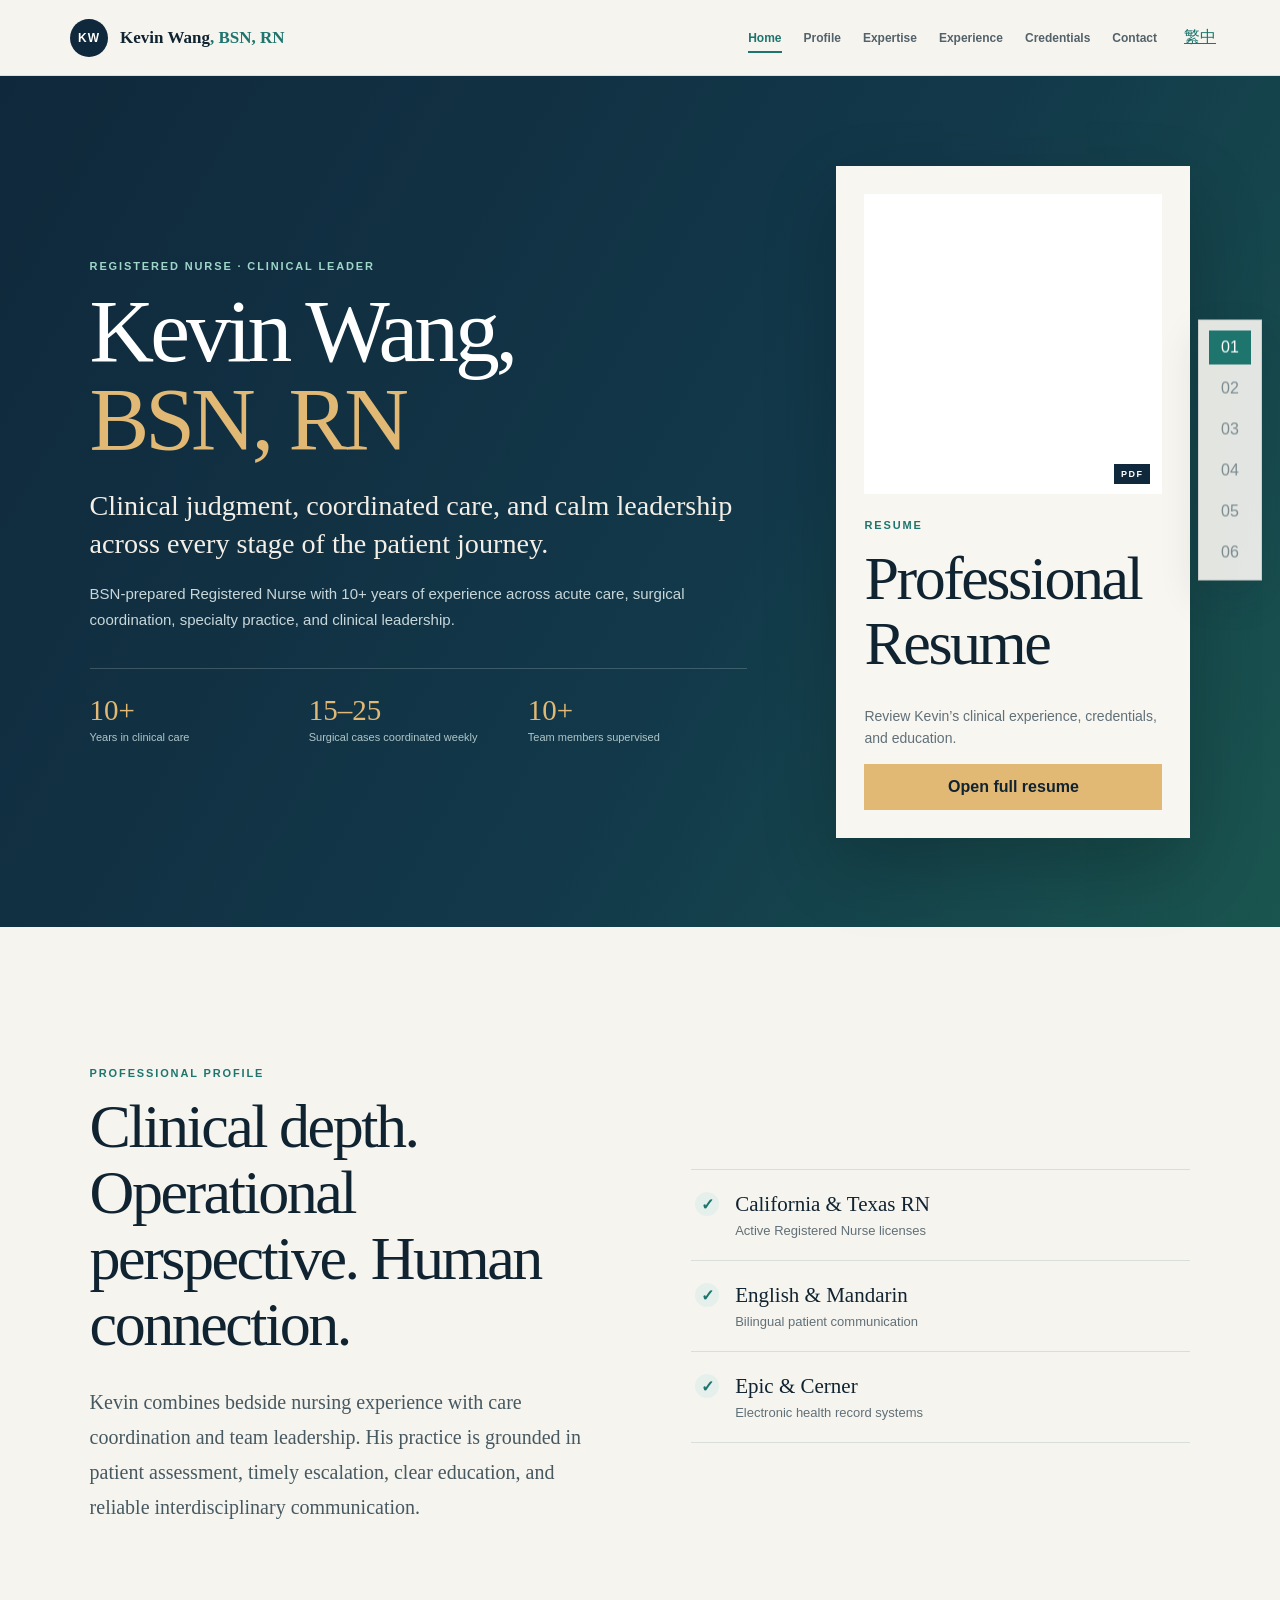
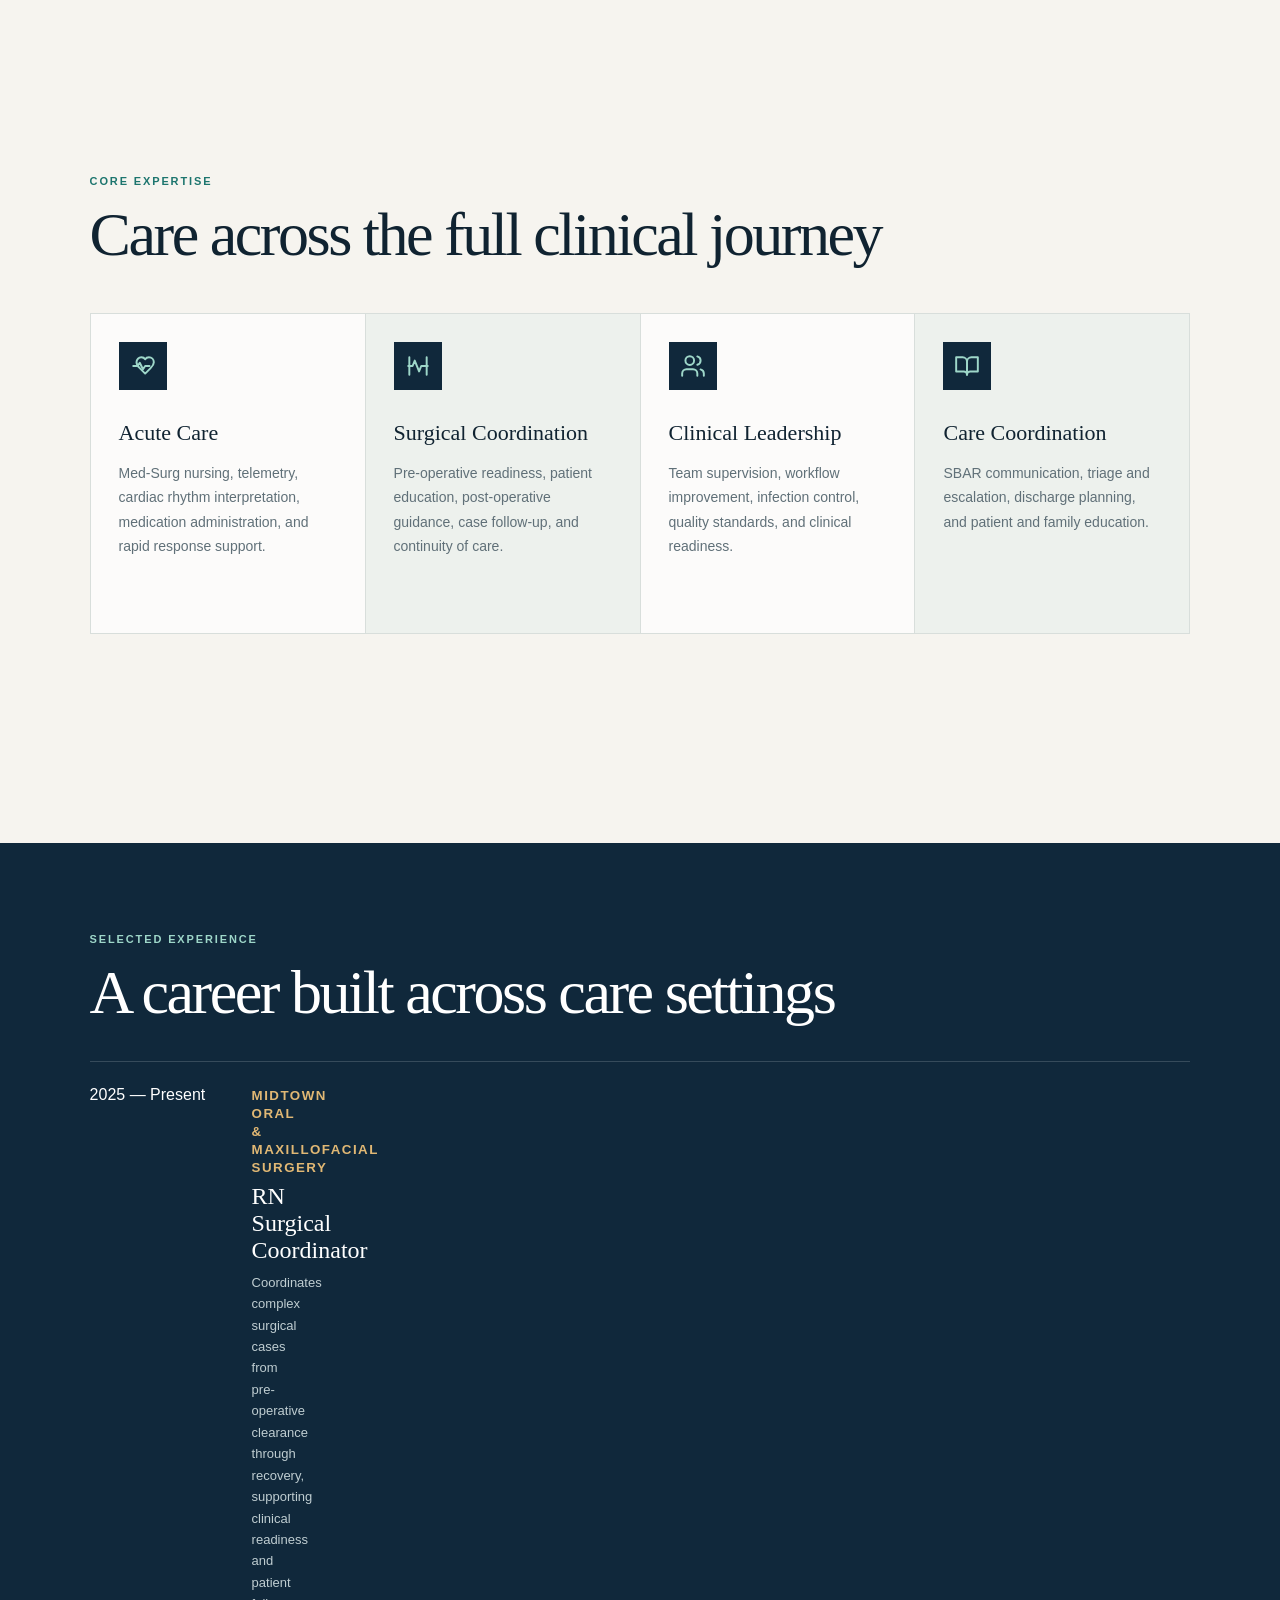
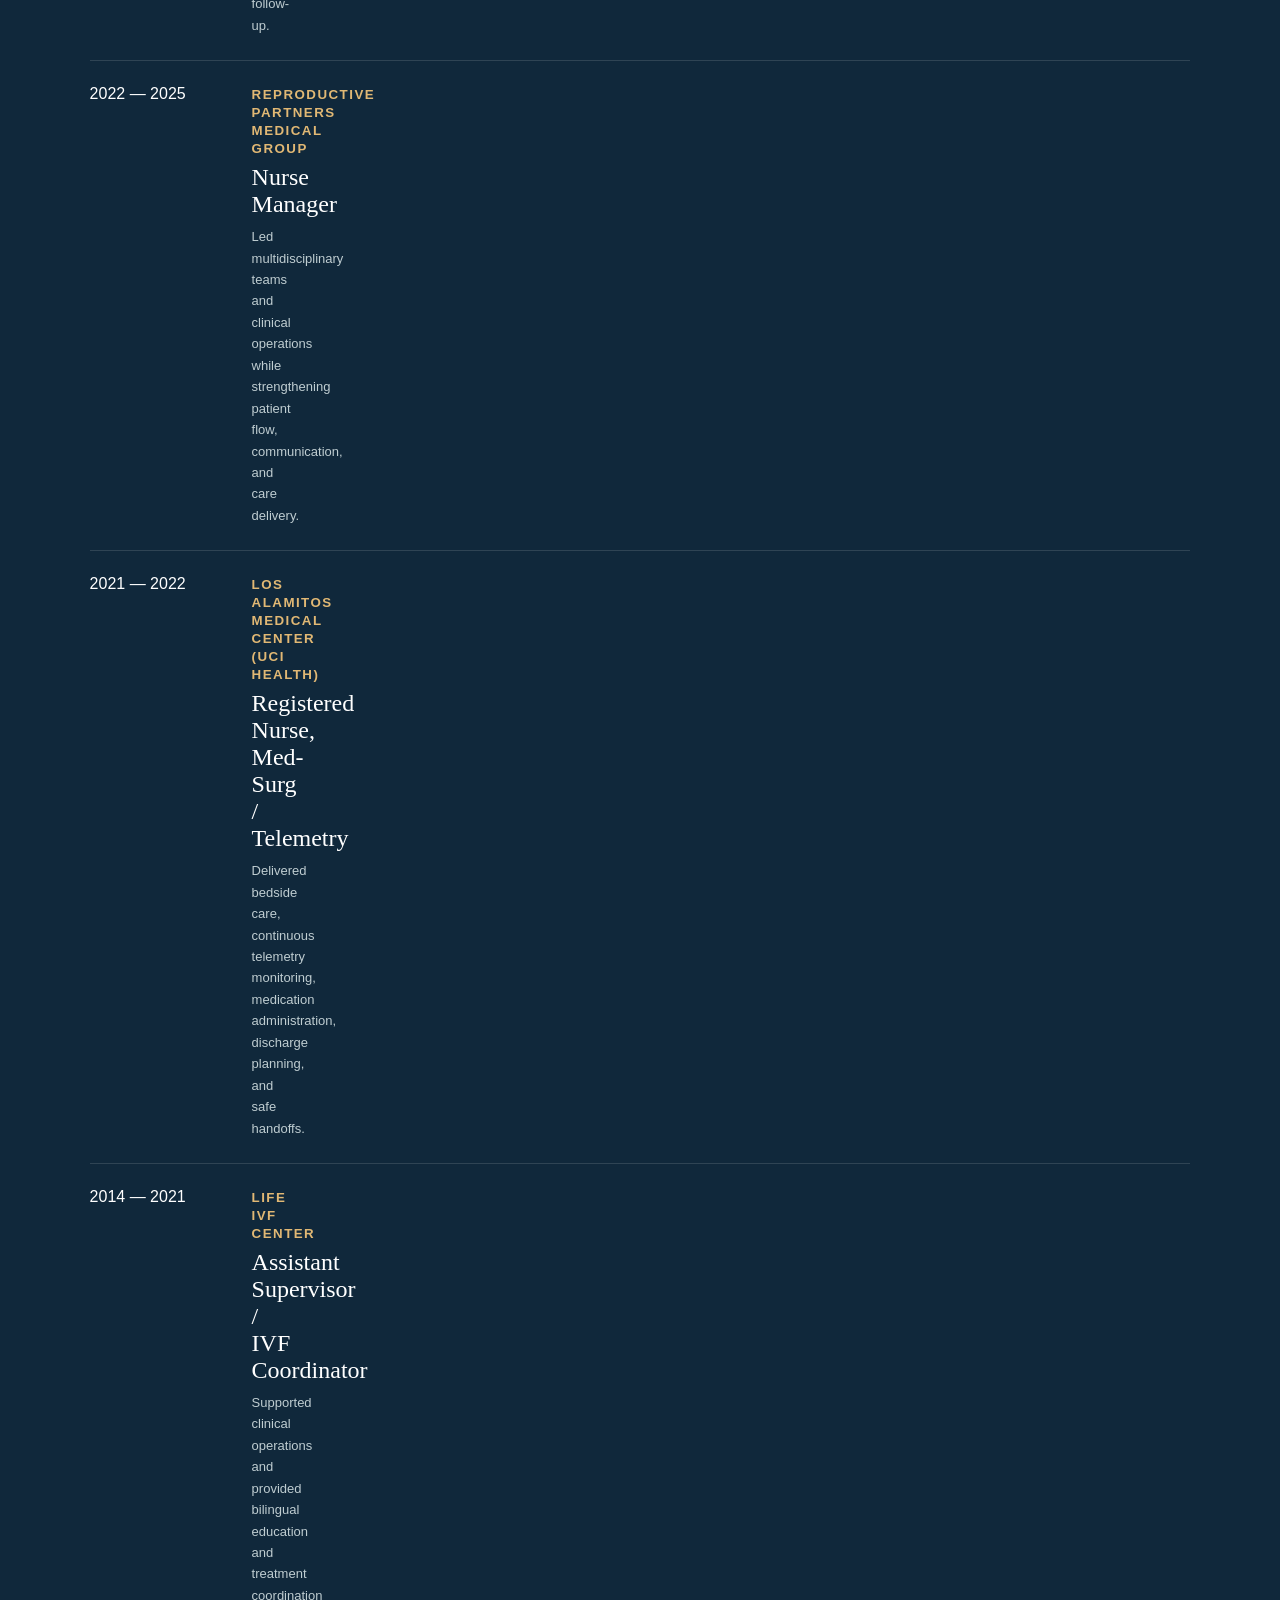
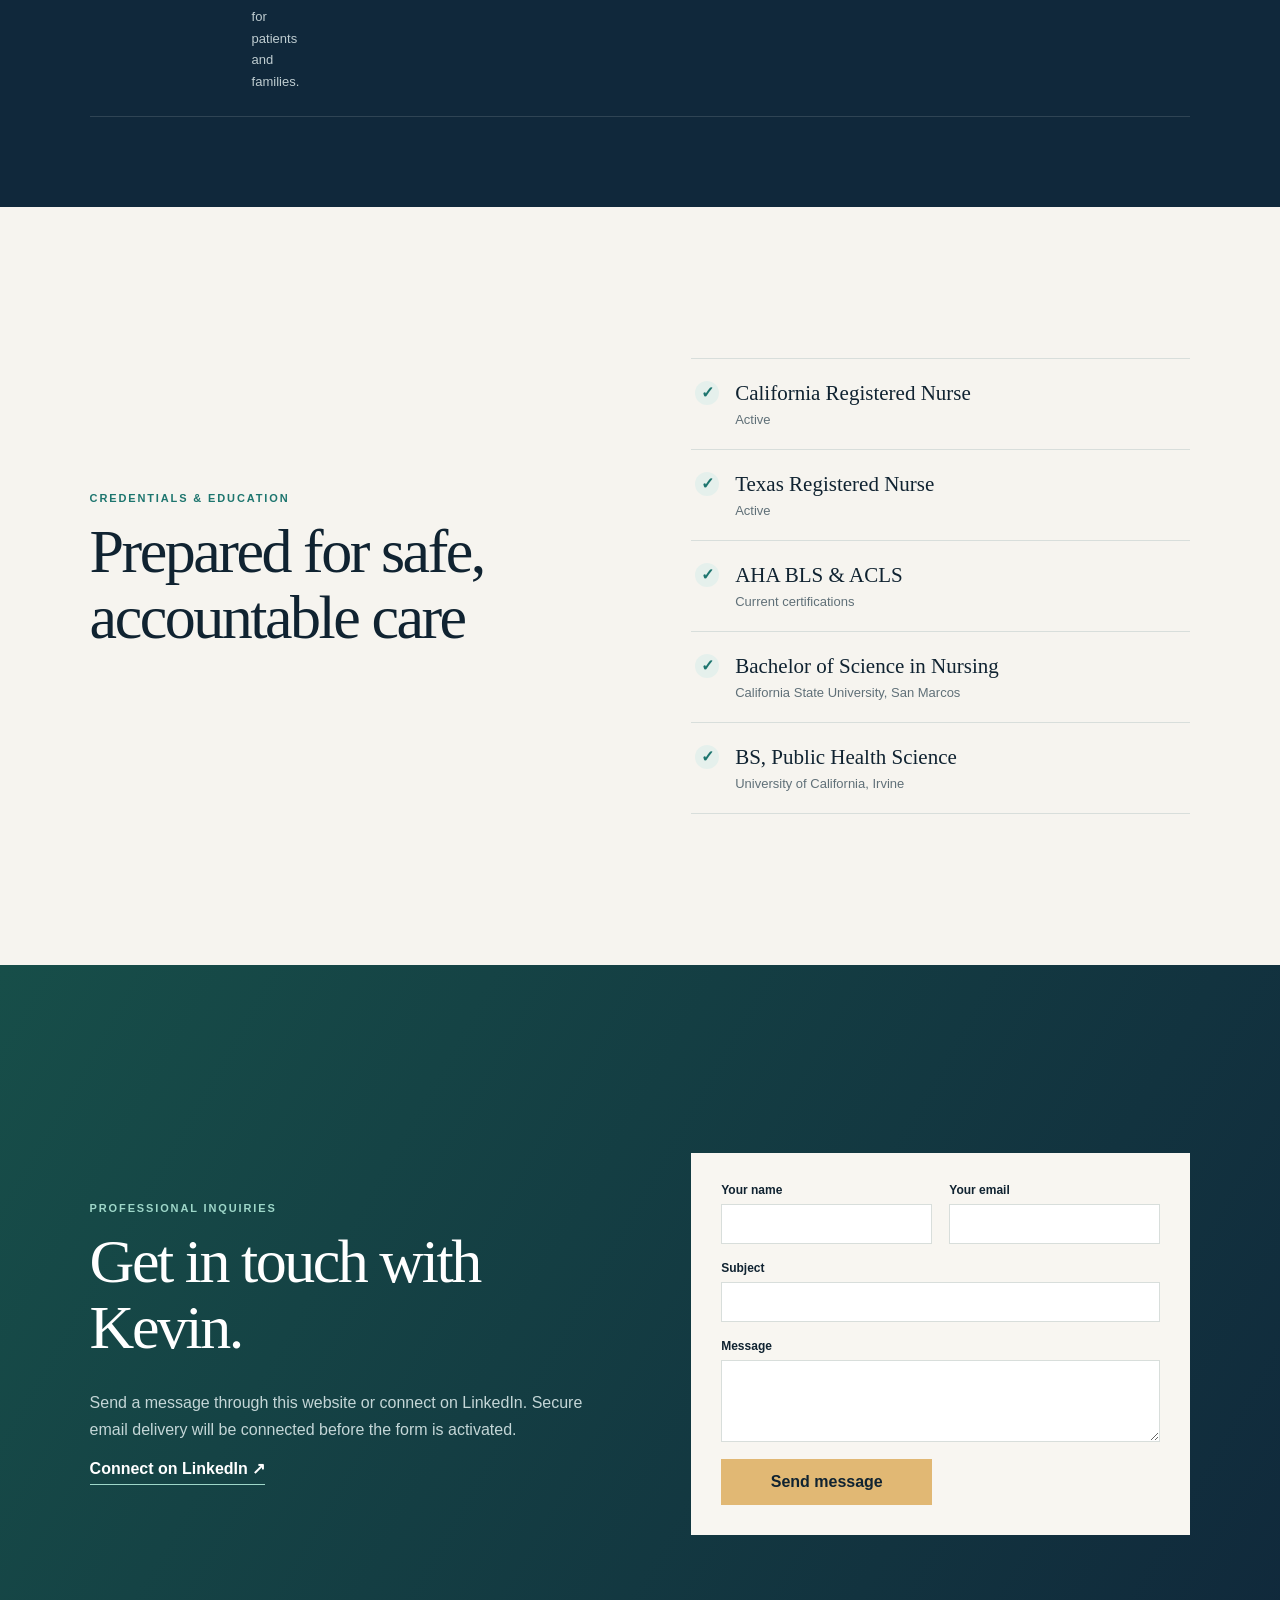
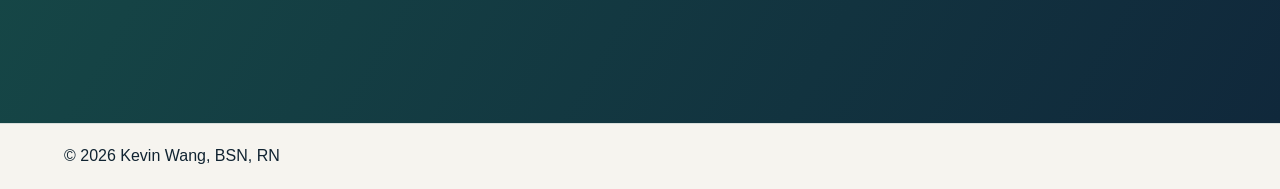
==== commit b6323705: "Restore expertise icons and employer names" ====
--- a/index.html
+++ b/index.html
@@ -5,7 +5,7 @@
   <meta name="viewport" content="width=device-width,initial-scale=1">
   <meta name="description" content="Clinical portfolio of Kevin Wang, BSN, RN.">
   <title>Kevin Wang, BSN, RN | Clinical Portfolio</title>
-  <link rel="stylesheet" href="styles/style.css">
+  <link rel="stylesheet" href="styles/style.css?v=20260901-3">
 </head>
 <body>
   <header class="site-header">
@@ -25,9 +25,9 @@
 
     <section class="panel split-panel" id="profile"><div><p class="kicker">Professional profile</p><h2>Clinical depth. Operational perspective. Human connection.</h2><p class="large-copy">Kevin combines bedside nursing experience with care coordination and team leadership. His practice is grounded in patient assessment, timely escalation, clear education, and reliable interdisciplinary communication.</p></div><div class="point-list"><article><i>✓</i><div><h3>California &amp; Texas RN</h3><p>Active Registered Nurse licenses</p></div></article><article><i>✓</i><div><h3>English &amp; Mandarin</h3><p>Bilingual patient communication</p></div></article><article><i>✓</i><div><h3>Epic &amp; Cerner</h3><p>Electronic health record systems</p></div></article></div></section>
 
-    <section class="panel" id="expertise"><p class="kicker">Core expertise</p><h2>Care across the full clinical journey</h2><div class="expertise-grid"><article><b>01</b><h3>Acute Care</h3><p>Med-Surg nursing, telemetry, cardiac rhythm interpretation, medication administration, and rapid response support.</p></article><article><b>02</b><h3>Surgical Coordination</h3><p>Pre-operative readiness, patient education, post-operative guidance, case follow-up, and continuity of care.</p></article><article><b>03</b><h3>Clinical Leadership</h3><p>Team supervision, workflow improvement, infection control, quality standards, and clinical readiness.</p></article><article><b>04</b><h3>Care Coordination</h3><p>SBAR communication, triage and escalation, discharge planning, and patient and family education.</p></article></div></section>
+    <section class="panel" id="expertise"><p class="kicker">Core expertise</p><h2>Care across the full clinical journey</h2><div class="expertise-grid"><article><span><svg viewBox="0 0 24 24" aria-hidden="true"><path d="M19 14c1.5-1.5 3-3.2 3-5.5A4.5 4.5 0 0 0 17.5 4c-1.6 0-2.8.7-3.5 1.8C13.3 4.7 12.1 4 10.5 4A4.5 4.5 0 0 0 6 8.5c0 2.3 1.5 4 3 5.5l5 5Z"/><path d="M3 12h4l2-3 3 6 2-3h4"/></svg></span><h3>Acute Care</h3><p>Med-Surg nursing, telemetry, cardiac rhythm interpretation, medication administration, and rapid response support.</p></article><article><span><svg viewBox="0 0 24 24" aria-hidden="true"><path d="M3 12h4l2-5 4 10 2-5h6"/><path d="M4 4v16M20 4v16"/></svg></span><h3>Surgical Coordination</h3><p>Pre-operative readiness, patient education, post-operative guidance, case follow-up, and continuity of care.</p></article><article><span><svg viewBox="0 0 24 24" aria-hidden="true"><path d="M16 21v-2a4 4 0 0 0-4-4H6a4 4 0 0 0-4 4v2"/><circle cx="9" cy="7" r="4"/><path d="M22 21v-2a4 4 0 0 0-3-3.87M16 3.13a4 4 0 0 1 0 7.75"/></svg></span><h3>Clinical Leadership</h3><p>Team supervision, workflow improvement, infection control, quality standards, and clinical readiness.</p></article><article><span><svg viewBox="0 0 24 24" aria-hidden="true"><path d="M2 4h6a4 4 0 0 1 4 4v12a3 3 0 0 0-3-3H2Z"/><path d="M22 4h-6a4 4 0 0 0-4 4v12a3 3 0 0 1 3-3h7Z"/></svg></span><h3>Care Coordination</h3><p>SBAR communication, triage and escalation, discharge planning, and patient and family education.</p></article></div></section>
 
-    <section class="panel dark-panel" id="experience"><p class="kicker light">Selected experience</p><h2>A career built across care settings</h2><div class="timeline"><article><div>2025 — Present</div><div><small>Specialty surgical practice</small><h3>RN Surgical Coordinator</h3><p>Coordinates complex surgical cases from pre-operative clearance through recovery, supporting clinical readiness and patient follow-up.</p></div></article><article><div>2022 — 2025</div><div><small>High-volume specialty center</small><h3>Nurse Manager</h3><p>Led multidisciplinary teams and clinical operations while strengthening patient flow, communication, and care delivery.</p></div></article><article><div>2021 — 2022</div><div><small>Acute care hospital</small><h3>Registered Nurse, Med-Surg / Telemetry</h3><p>Delivered bedside care, continuous telemetry monitoring, medication administration, discharge planning, and safe handoffs.</p></div></article><article><div>2014 — 2021</div><div><small>Specialty practice</small><h3>Assistant Supervisor / IVF Coordinator</h3><p>Supported clinical operations and provided bilingual education and treatment coordination for patients and families.</p></div></article></div></section>
+    <section class="panel dark-panel" id="experience"><p class="kicker light">Selected experience</p><h2>A career built across care settings</h2><div class="timeline"><article><div>2025 — Present</div><div><small>Midtown Oral &amp; Maxillofacial Surgery</small><h3>RN Surgical Coordinator</h3><p>Coordinates complex surgical cases from pre-operative clearance through recovery, supporting clinical readiness and patient follow-up.</p></div></article><article><div>2022 — 2025</div><div><small>Reproductive Partners Medical Group</small><h3>Nurse Manager</h3><p>Led multidisciplinary teams and clinical operations while strengthening patient flow, communication, and care delivery.</p></div></article><article><div>2021 — 2022</div><div><small>Los Alamitos Medical Center (UCI Health)</small><h3>Registered Nurse, Med-Surg / Telemetry</h3><p>Delivered bedside care, continuous telemetry monitoring, medication administration, discharge planning, and safe handoffs.</p></div></article><article><div>2014 — 2021</div><div><small>Life IVF Center</small><h3>Assistant Supervisor / IVF Coordinator</h3><p>Supported clinical operations and provided bilingual education and treatment coordination for patients and families.</p></div></article></div></section>
 
     <section class="panel split-panel" id="credentials"><div><p class="kicker">Credentials &amp; education</p><h2>Prepared for safe, accountable care</h2></div><div class="point-list"><article><i>✓</i><div><h3>California Registered Nurse</h3><p>Active</p></div></article><article><i>✓</i><div><h3>Texas Registered Nurse</h3><p>Active</p></div></article><article><i>✓</i><div><h3>AHA BLS &amp; ACLS</h3><p>Current certifications</p></div></article><article><i>✓</i><div><h3>Bachelor of Science in Nursing</h3><p>California State University, San Marcos</p></div></article><article><i>✓</i><div><h3>BS, Public Health Science</h3><p>University of California, Irvine</p></div></article></div></section>
 
@@ -36,6 +36,6 @@
 
   <aside class="floating-index" aria-label="Page sections"><button data-target="home">01<b>Home</b></button><button data-target="profile">02<b>Profile</b></button><button data-target="expertise">03<b>Expertise</b></button><button data-target="experience">04<b>Experience</b></button><button data-target="credentials">05<b>Credentials</b></button><button data-target="contact">06<b>Contact</b></button></aside>
   <footer>© 2026 Kevin Wang, BSN, RN</footer>
-  <script src="script.js"></script>
+  <script src="script.js?v=20260901-3"></script>
 </body>
 </html>
--- a/styles/style.css
+++ b/styles/style.css
@@ -30,6 +30,15 @@
   background: var(--navy);
   color: var(--mint);
   font: 700 12px Georgia, serif;
+}
+.expertise-grid svg {
+  width: 26px;
+  height: 26px;
+  fill: none;
+  stroke: currentColor;
+  stroke-width: 1.8;
+  stroke-linecap: round;
+  stroke-linejoin: round;
 }
 .slide-right {
   animation: static-arrive-right 0.62s cubic-bezier(0.7, 0, 0.2, 1);
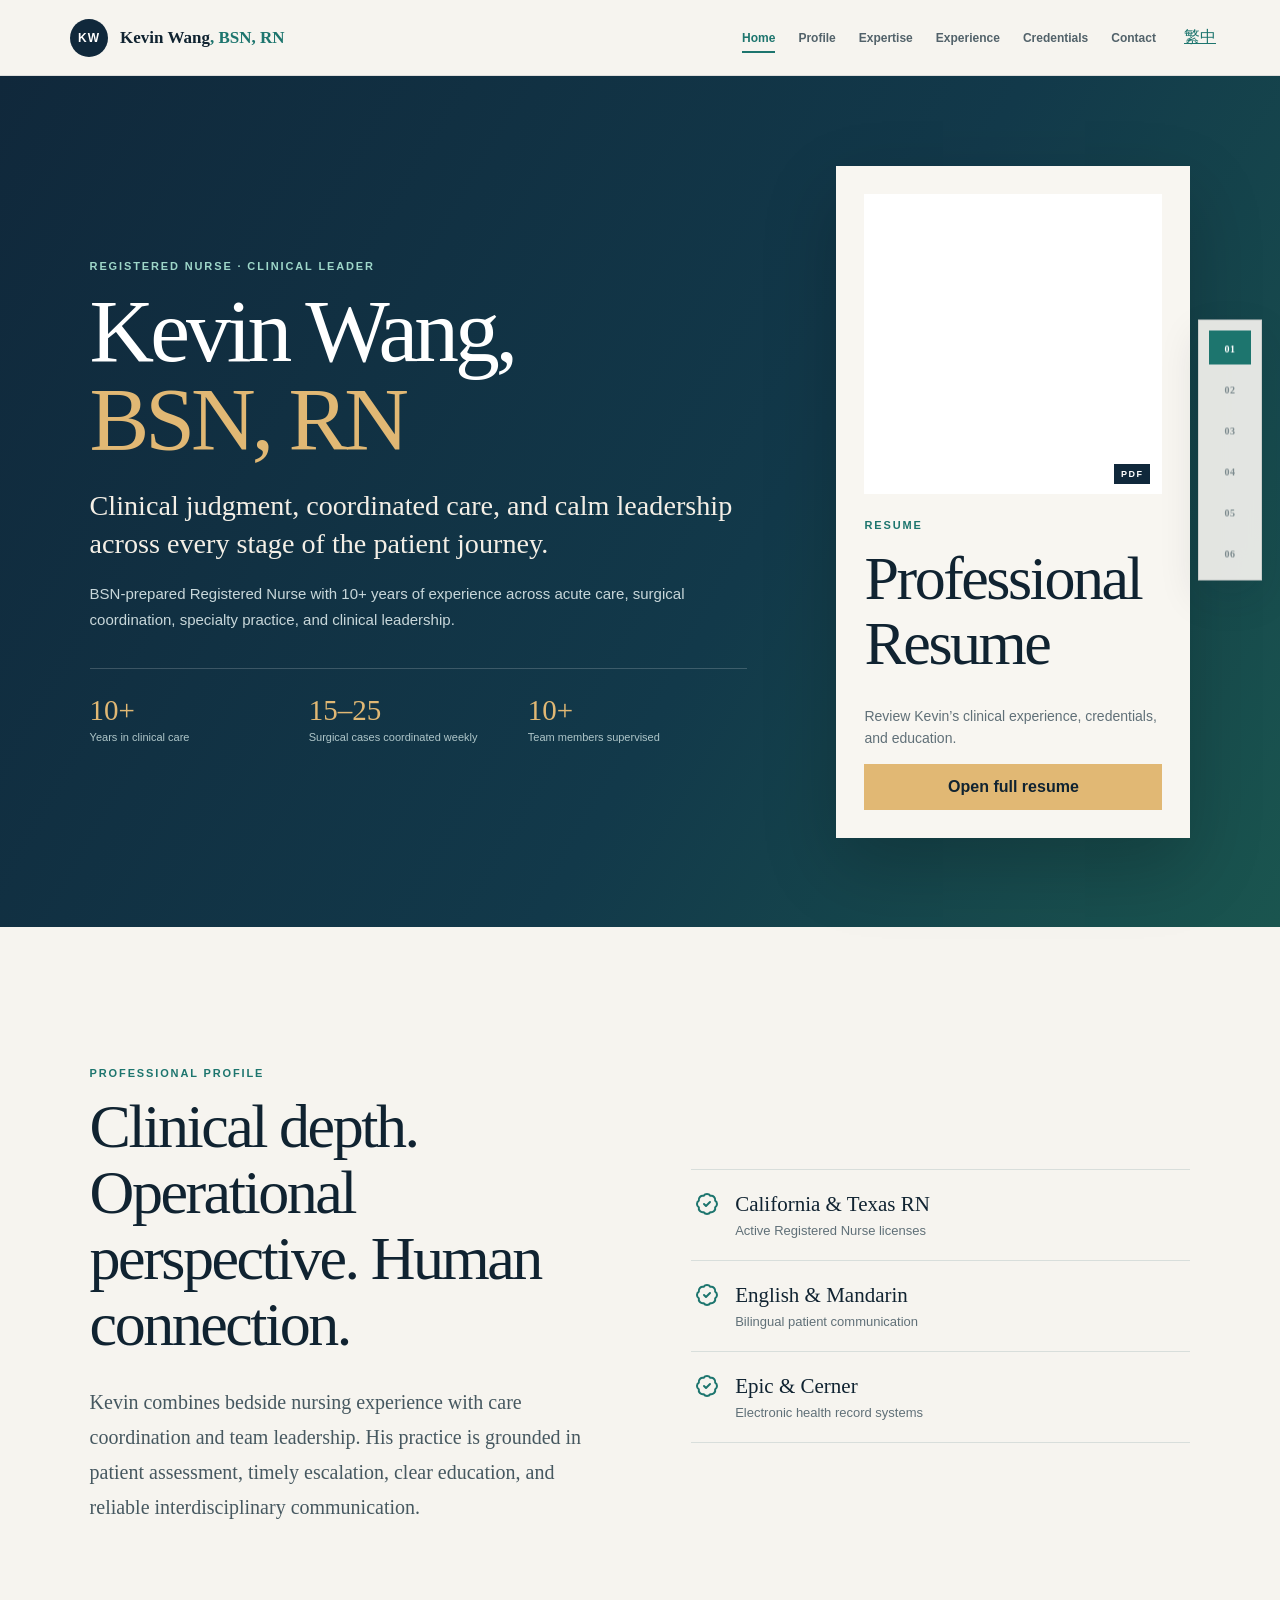
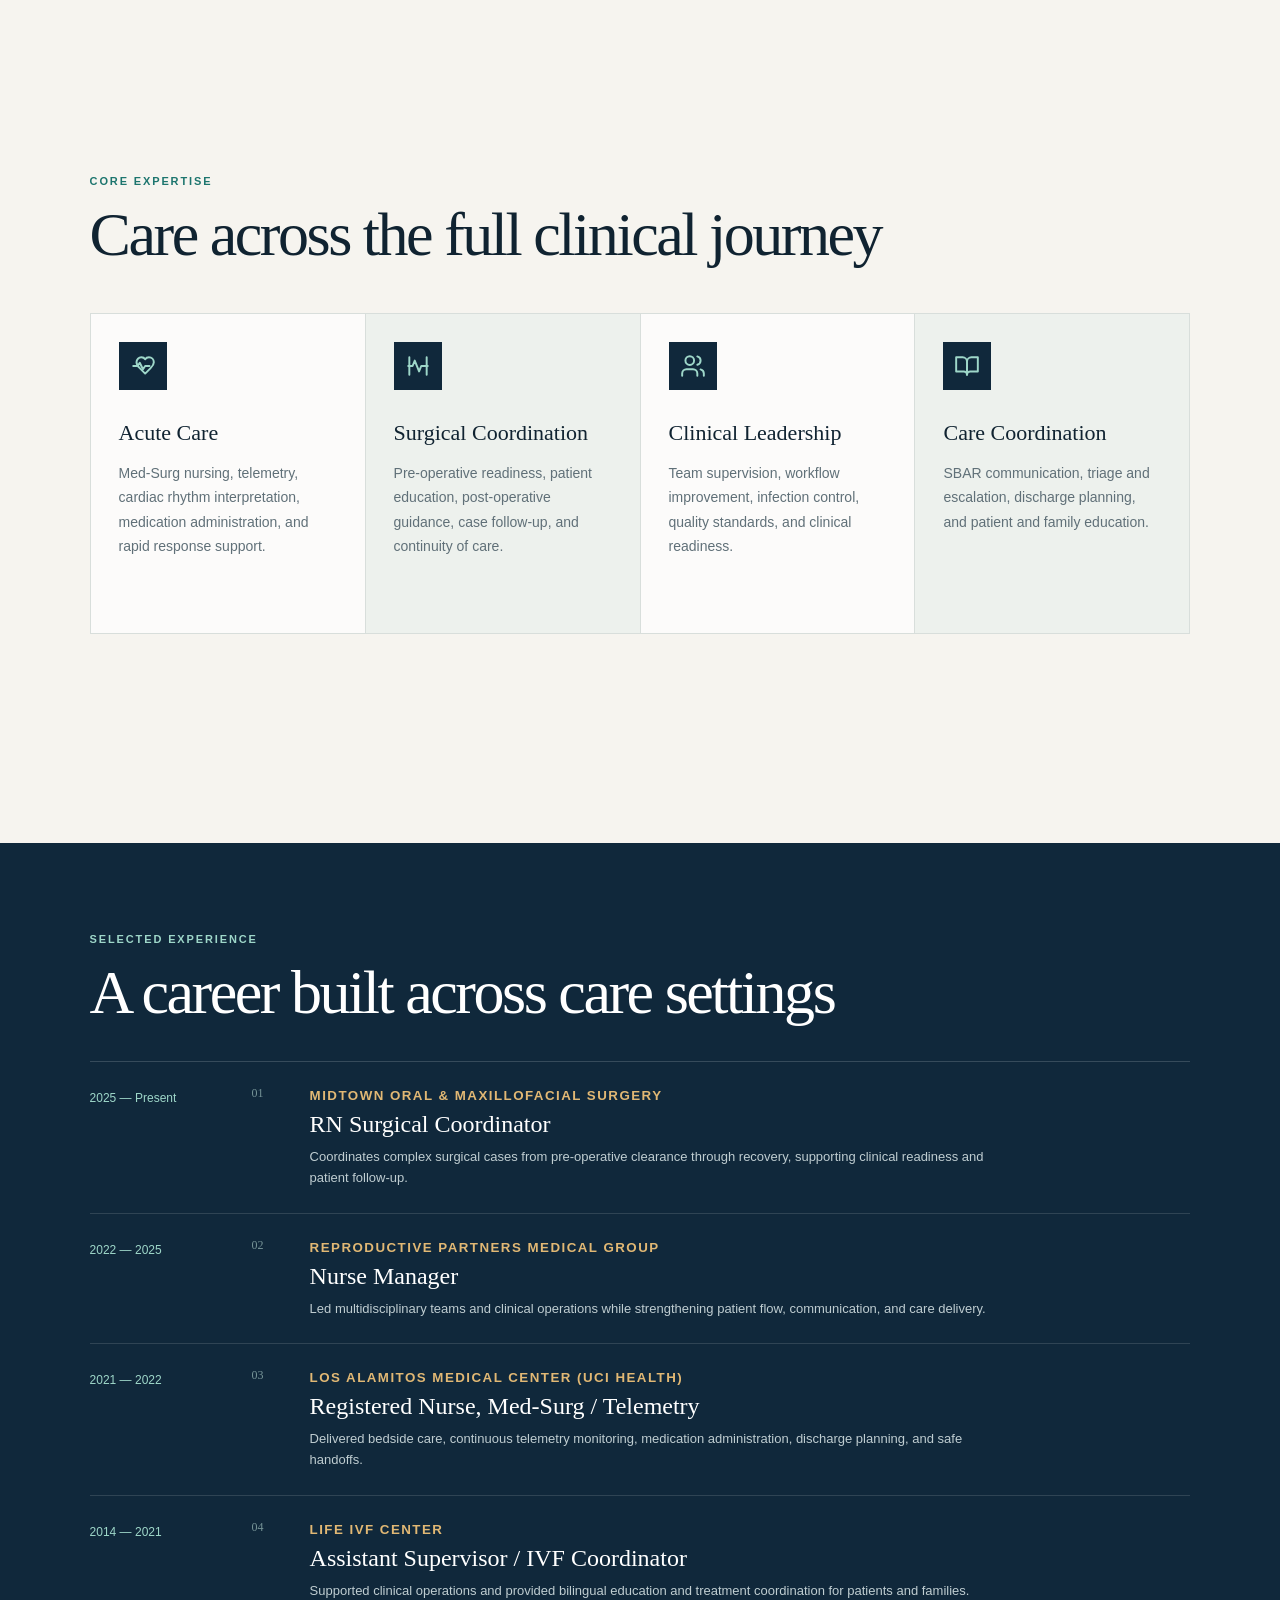
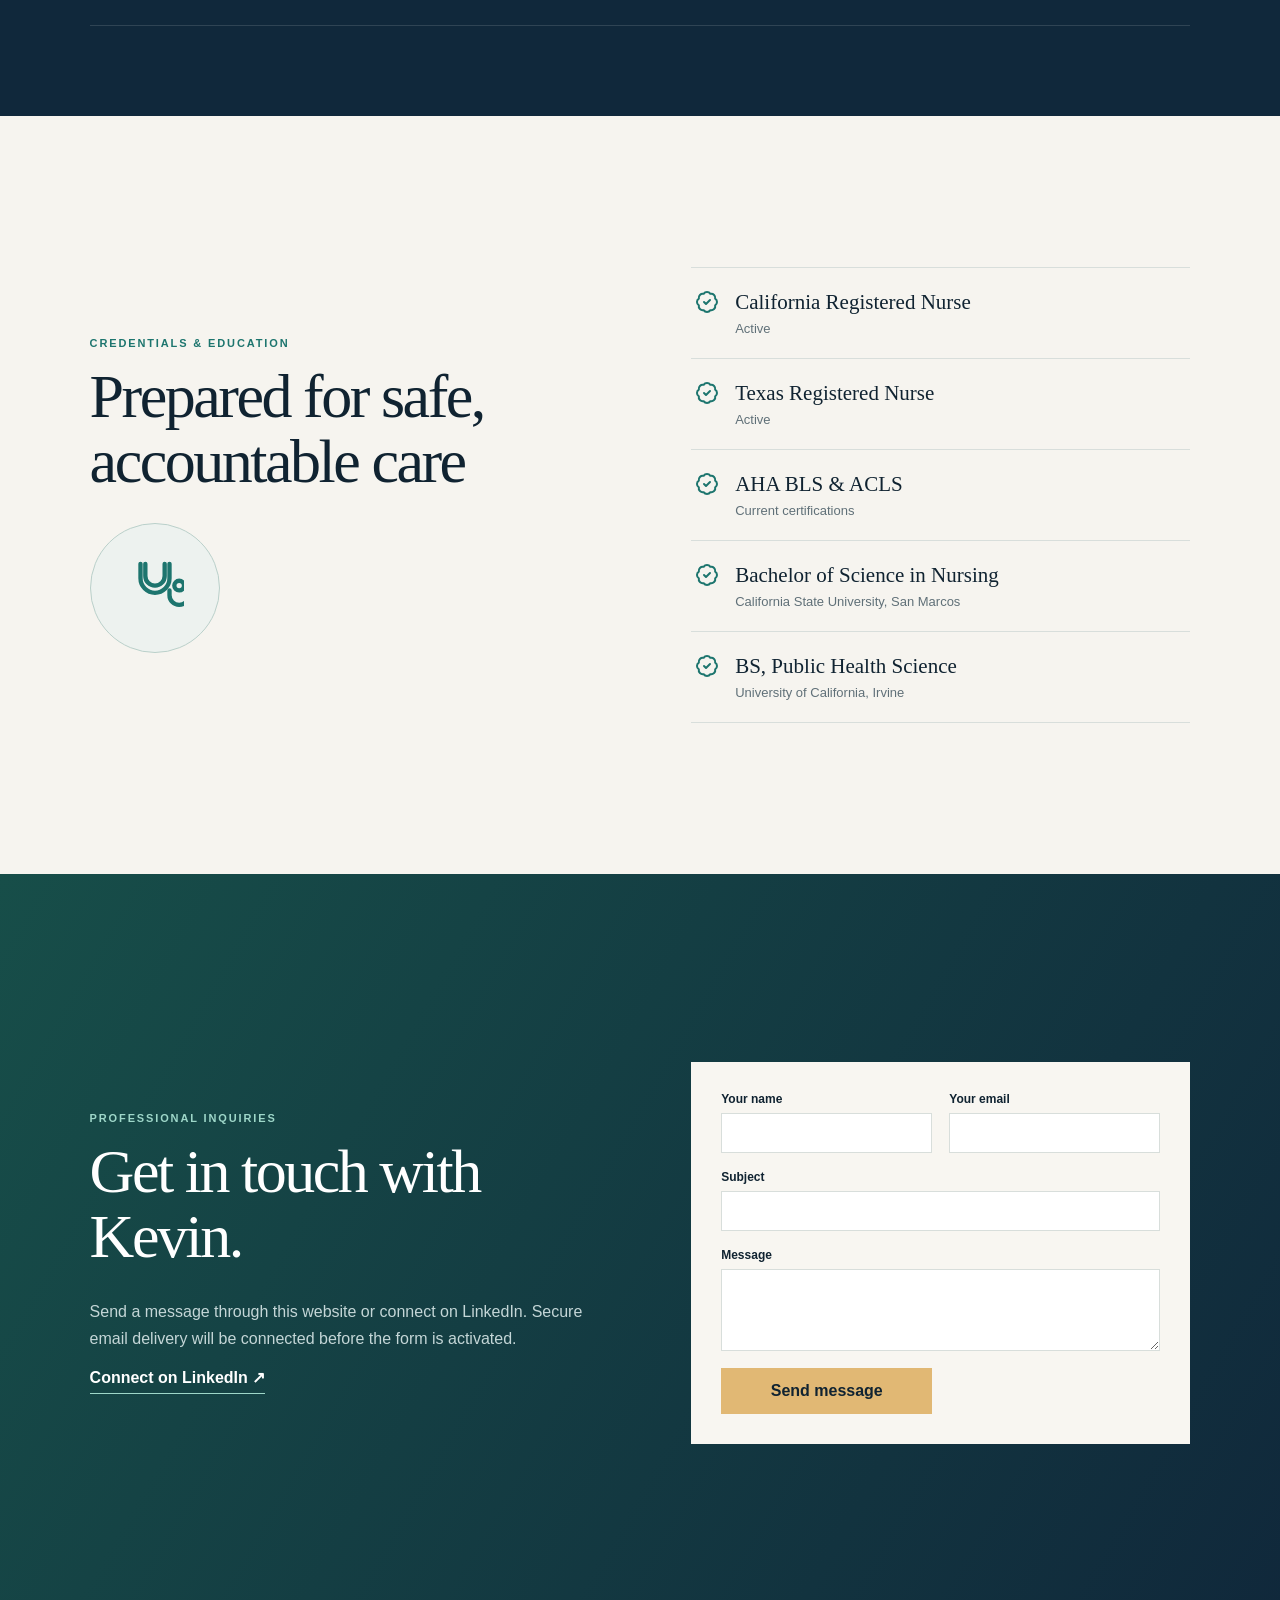
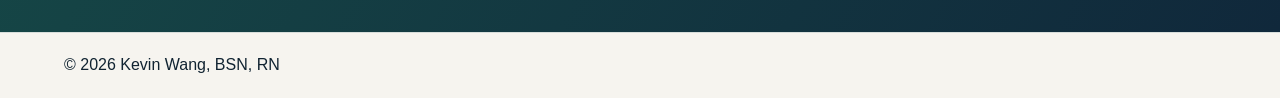
==== commit f1c9ba49: "Restore preview design fidelity" ====
--- a/index.html
+++ b/index.html
@@ -5,7 +5,7 @@
   <meta name="viewport" content="width=device-width,initial-scale=1">
   <meta name="description" content="Clinical portfolio of Kevin Wang, BSN, RN.">
   <title>Kevin Wang, BSN, RN | Clinical Portfolio</title>
-  <link rel="stylesheet" href="styles/style.css?v=20260901-3">
+  <link rel="stylesheet" href="styles/style.css?v=20260901-4">
 </head>
 <body>
   <header class="site-header">
@@ -27,15 +27,15 @@
 
     <section class="panel" id="expertise"><p class="kicker">Core expertise</p><h2>Care across the full clinical journey</h2><div class="expertise-grid"><article><span><svg viewBox="0 0 24 24" aria-hidden="true"><path d="M19 14c1.5-1.5 3-3.2 3-5.5A4.5 4.5 0 0 0 17.5 4c-1.6 0-2.8.7-3.5 1.8C13.3 4.7 12.1 4 10.5 4A4.5 4.5 0 0 0 6 8.5c0 2.3 1.5 4 3 5.5l5 5Z"/><path d="M3 12h4l2-3 3 6 2-3h4"/></svg></span><h3>Acute Care</h3><p>Med-Surg nursing, telemetry, cardiac rhythm interpretation, medication administration, and rapid response support.</p></article><article><span><svg viewBox="0 0 24 24" aria-hidden="true"><path d="M3 12h4l2-5 4 10 2-5h6"/><path d="M4 4v16M20 4v16"/></svg></span><h3>Surgical Coordination</h3><p>Pre-operative readiness, patient education, post-operative guidance, case follow-up, and continuity of care.</p></article><article><span><svg viewBox="0 0 24 24" aria-hidden="true"><path d="M16 21v-2a4 4 0 0 0-4-4H6a4 4 0 0 0-4 4v2"/><circle cx="9" cy="7" r="4"/><path d="M22 21v-2a4 4 0 0 0-3-3.87M16 3.13a4 4 0 0 1 0 7.75"/></svg></span><h3>Clinical Leadership</h3><p>Team supervision, workflow improvement, infection control, quality standards, and clinical readiness.</p></article><article><span><svg viewBox="0 0 24 24" aria-hidden="true"><path d="M2 4h6a4 4 0 0 1 4 4v12a3 3 0 0 0-3-3H2Z"/><path d="M22 4h-6a4 4 0 0 0-4 4v12a3 3 0 0 1 3-3h7Z"/></svg></span><h3>Care Coordination</h3><p>SBAR communication, triage and escalation, discharge planning, and patient and family education.</p></article></div></section>
 
-    <section class="panel dark-panel" id="experience"><p class="kicker light">Selected experience</p><h2>A career built across care settings</h2><div class="timeline"><article><div>2025 — Present</div><div><small>Midtown Oral &amp; Maxillofacial Surgery</small><h3>RN Surgical Coordinator</h3><p>Coordinates complex surgical cases from pre-operative clearance through recovery, supporting clinical readiness and patient follow-up.</p></div></article><article><div>2022 — 2025</div><div><small>Reproductive Partners Medical Group</small><h3>Nurse Manager</h3><p>Led multidisciplinary teams and clinical operations while strengthening patient flow, communication, and care delivery.</p></div></article><article><div>2021 — 2022</div><div><small>Los Alamitos Medical Center (UCI Health)</small><h3>Registered Nurse, Med-Surg / Telemetry</h3><p>Delivered bedside care, continuous telemetry monitoring, medication administration, discharge planning, and safe handoffs.</p></div></article><article><div>2014 — 2021</div><div><small>Life IVF Center</small><h3>Assistant Supervisor / IVF Coordinator</h3><p>Supported clinical operations and provided bilingual education and treatment coordination for patients and families.</p></div></article></div></section>
+    <section class="panel content-panel dark-panel" id="experience"><p class="kicker light">Selected experience</p><h2>A career built across care settings</h2><div class="timeline"><article><div class="year">2025 — Present</div><div class="number">01</div><div><small>Midtown Oral &amp; Maxillofacial Surgery</small><h3>RN Surgical Coordinator</h3><p>Coordinates complex surgical cases from pre-operative clearance through recovery, supporting clinical readiness and patient follow-up.</p></div></article><article><div class="year">2022 — 2025</div><div class="number">02</div><div><small>Reproductive Partners Medical Group</small><h3>Nurse Manager</h3><p>Led multidisciplinary teams and clinical operations while strengthening patient flow, communication, and care delivery.</p></div></article><article><div class="year">2021 — 2022</div><div class="number">03</div><div><small>Los Alamitos Medical Center (UCI Health)</small><h3>Registered Nurse, Med-Surg / Telemetry</h3><p>Delivered bedside care, continuous telemetry monitoring, medication administration, discharge planning, and safe handoffs.</p></div></article><article><div class="year">2014 — 2021</div><div class="number">04</div><div><small>Life IVF Center</small><h3>Assistant Supervisor / IVF Coordinator</h3><p>Supported clinical operations and provided bilingual education and treatment coordination for patients and families.</p></div></article></div></section>
 
-    <section class="panel split-panel" id="credentials"><div><p class="kicker">Credentials &amp; education</p><h2>Prepared for safe, accountable care</h2></div><div class="point-list"><article><i>✓</i><div><h3>California Registered Nurse</h3><p>Active</p></div></article><article><i>✓</i><div><h3>Texas Registered Nurse</h3><p>Active</p></div></article><article><i>✓</i><div><h3>AHA BLS &amp; ACLS</h3><p>Current certifications</p></div></article><article><i>✓</i><div><h3>Bachelor of Science in Nursing</h3><p>California State University, San Marcos</p></div></article><article><i>✓</i><div><h3>BS, Public Health Science</h3><p>University of California, Irvine</p></div></article></div></section>
+    <section class="panel split-panel" id="credentials"><div><p class="kicker">Credentials &amp; education</p><h2>Prepared for safe, accountable care</h2><div class="credential-emblem"><svg viewBox="0 0 24 24" aria-hidden="true"><path d="M6 2v6a6 6 0 0 0 12 0V2M8 2v5a4 4 0 0 0 8 0V2M18 13v2a4 4 0 0 0 8 0v-2"/><circle cx="22" cy="11" r="2"/></svg></div></div><div class="point-list"><article><i>✓</i><div><h3>California Registered Nurse</h3><p>Active</p></div></article><article><i>✓</i><div><h3>Texas Registered Nurse</h3><p>Active</p></div></article><article><i>✓</i><div><h3>AHA BLS &amp; ACLS</h3><p>Current certifications</p></div></article><article><i>✓</i><div><h3>Bachelor of Science in Nursing</h3><p>California State University, San Marcos</p></div></article><article><i>✓</i><div><h3>BS, Public Health Science</h3><p>University of California, Irvine</p></div></article></div></section>
 
     <section class="panel contact-panel" id="contact"><div><p class="kicker light">Professional inquiries</p><h2>Get in touch with Kevin.</h2><p>Send a message through this website or connect on LinkedIn. Secure email delivery will be connected before the form is activated.</p><a href="https://www.linkedin.com/in/kevin-wang-rn/" target="_blank" rel="noopener noreferrer">Connect on LinkedIn ↗</a></div><form><label>Your name<input required></label><label>Your email<input type="email" required></label><label class="wide">Subject<input required></label><label class="wide">Message<textarea rows="4" required></textarea></label><button type="submit">Send message</button><p class="form-notice" hidden>Preview mode: this message was not sent. Secure delivery will be connected before launch.</p></form></section>
   </main>
 
-  <aside class="floating-index" aria-label="Page sections"><button data-target="home">01<b>Home</b></button><button data-target="profile">02<b>Profile</b></button><button data-target="expertise">03<b>Expertise</b></button><button data-target="experience">04<b>Experience</b></button><button data-target="credentials">05<b>Credentials</b></button><button data-target="contact">06<b>Contact</b></button></aside>
+  <aside class="floating-index" aria-label="Page sections"><button data-target="home"><span>01</span><b>Home</b></button><button data-target="profile"><span>02</span><b>Profile</b></button><button data-target="expertise"><span>03</span><b>Expertise</b></button><button data-target="experience"><span>04</span><b>Experience</b></button><button data-target="credentials"><span>05</span><b>Credentials</b></button><button data-target="contact"><span>06</span><b>Contact</b></button></aside>
   <footer>© 2026 Kevin Wang, BSN, RN</footer>
-  <script src="script.js?v=20260901-3"></script>
+  <script src="script.js?v=20260901-4"></script>
 </body>
 </html>
--- a/styles/style.css
+++ b/styles/style.css
@@ -12,13 +12,11 @@
 .point-list i {
   width: 24px;
   height: 24px;
-  border-radius: 50%;
-  display: grid;
-  place-items: center;
-  background: #e5f0ec;
-  color: var(--teal);
+  display: block;
+  background: center / 24px 24px no-repeat url("data:image/svg+xml,%3Csvg xmlns='http://www.w3.org/2000/svg' viewBox='0 0 24 24' fill='none' stroke='%231d756e' stroke-width='2' stroke-linecap='round' stroke-linejoin='round'%3E%3Cpath d='M3.85 8.62a4 4 0 0 1 4.78-4.77 4 4 0 0 1 6.74 0 4 4 0 0 1 4.78 4.78 4 4 0 0 1 0 6.74 4 4 0 0 1-4.77 4.78 4 4 0 0 1-6.75 0 4 4 0 0 1-4.78-4.77 4 4 0 0 1 0-6.76Z'/%3E%3Cpath d='m9 12 2 2 4-4'/%3E%3C/svg%3E");
   font-style: normal;
-  font-weight: 800;
+  text-indent: -9999px;
+  overflow: hidden;
   flex: none;
 }
 .expertise-grid article > b {
@@ -40,6 +38,15 @@
   stroke-linecap: round;
   stroke-linejoin: round;
 }
+.credential-emblem svg {
+  width: 58px;
+  height: 58px;
+  fill: none;
+  stroke: currentColor;
+  stroke-width: 1.8;
+  stroke-linecap: round;
+  stroke-linejoin: round;
+}
 .slide-right {
   animation: static-arrive-right 0.62s cubic-bezier(0.7, 0, 0.2, 1);
 }
@@ -118,7 +125,7 @@
 .site-header nav {
   display: flex;
   align-items: center;
-  gap: 22px;
+  gap: clamp(18px, 1.8vw, 30px);
 }
 .site-header nav button {
   border: 0;
@@ -404,7 +411,7 @@
 }
 .timeline article {
   display: grid;
-  grid-template-columns: 150px 46px 1fr;
+  grid-template-columns: 150px 46px minmax(0, 1fr);
   gap: 12px;
   padding: 24px 0;
   border-bottom: 1px solid rgba(255, 255, 255, 0.13);
@@ -604,6 +611,7 @@
 }
 .floating-index button span {
   font: 700 10px Georgia, serif;
+  letter-spacing: 0.04em;
 }
 .floating-index button b {
   position: absolute;
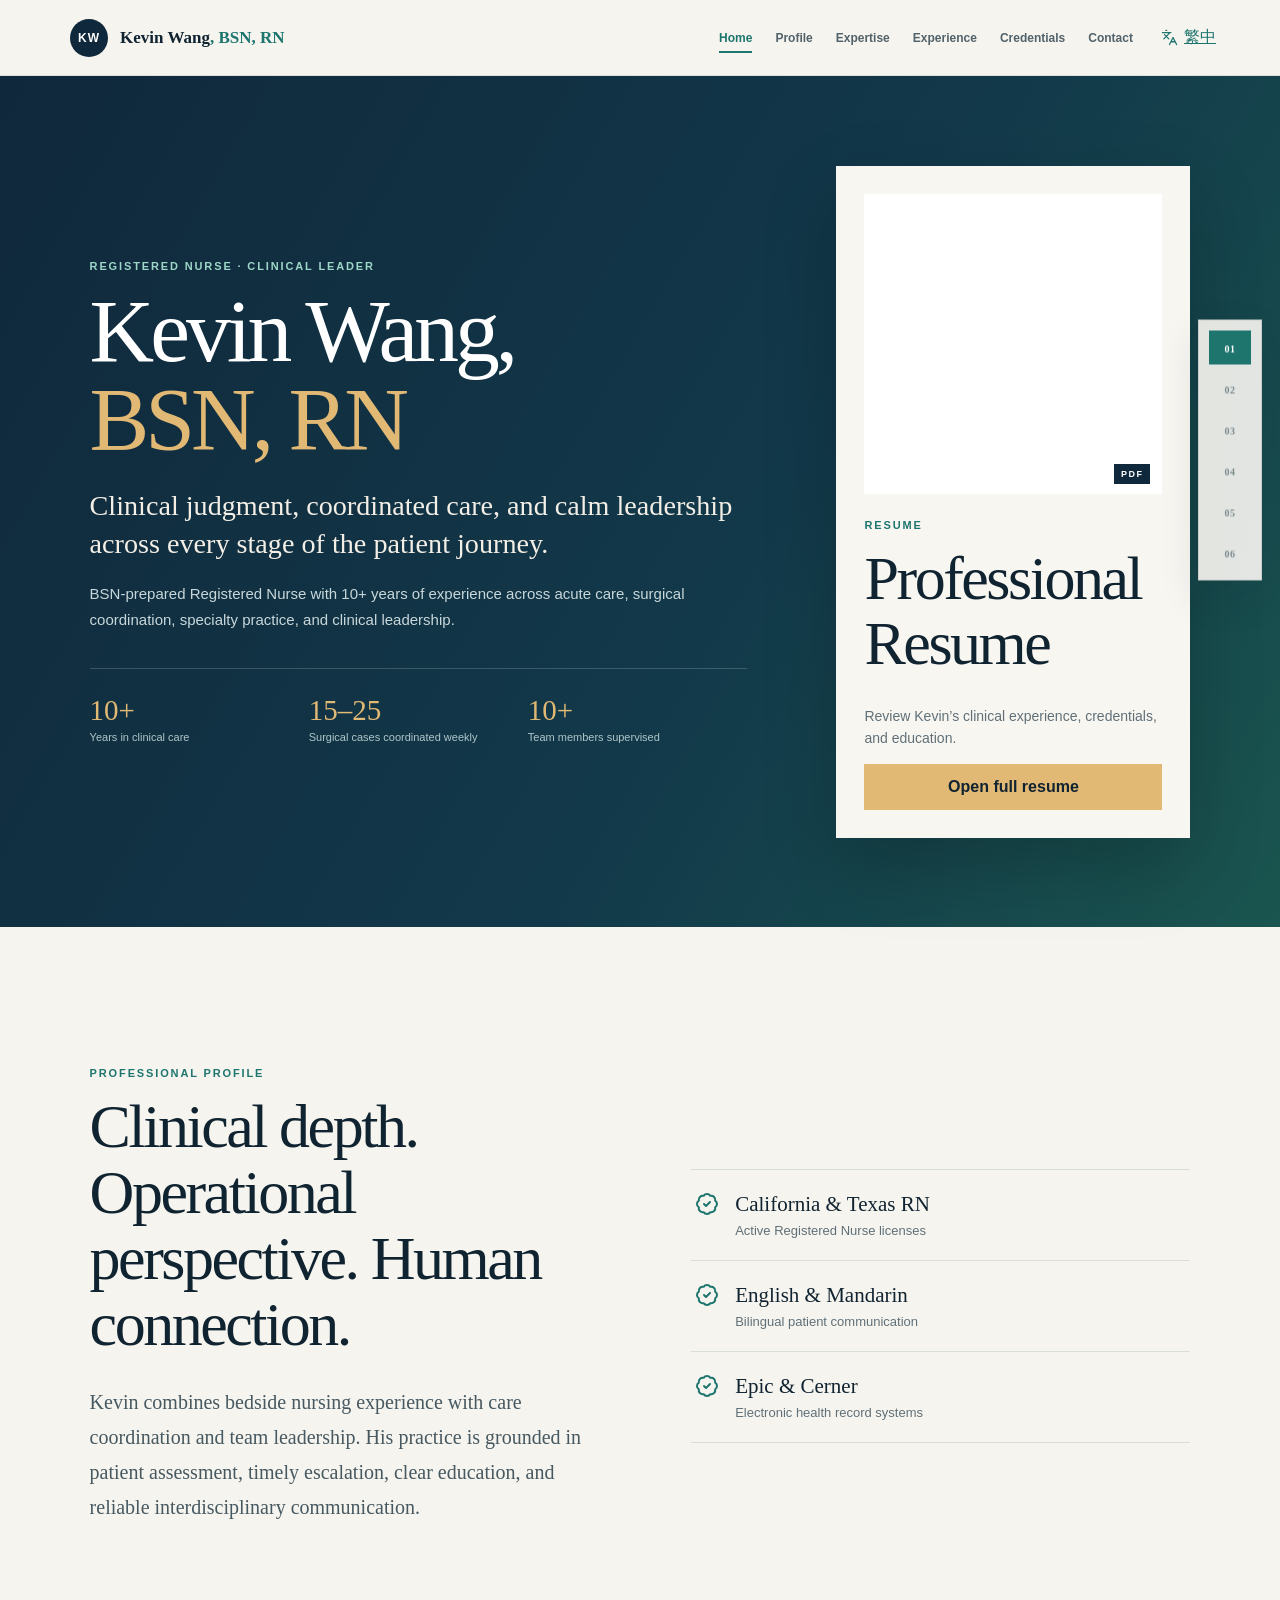
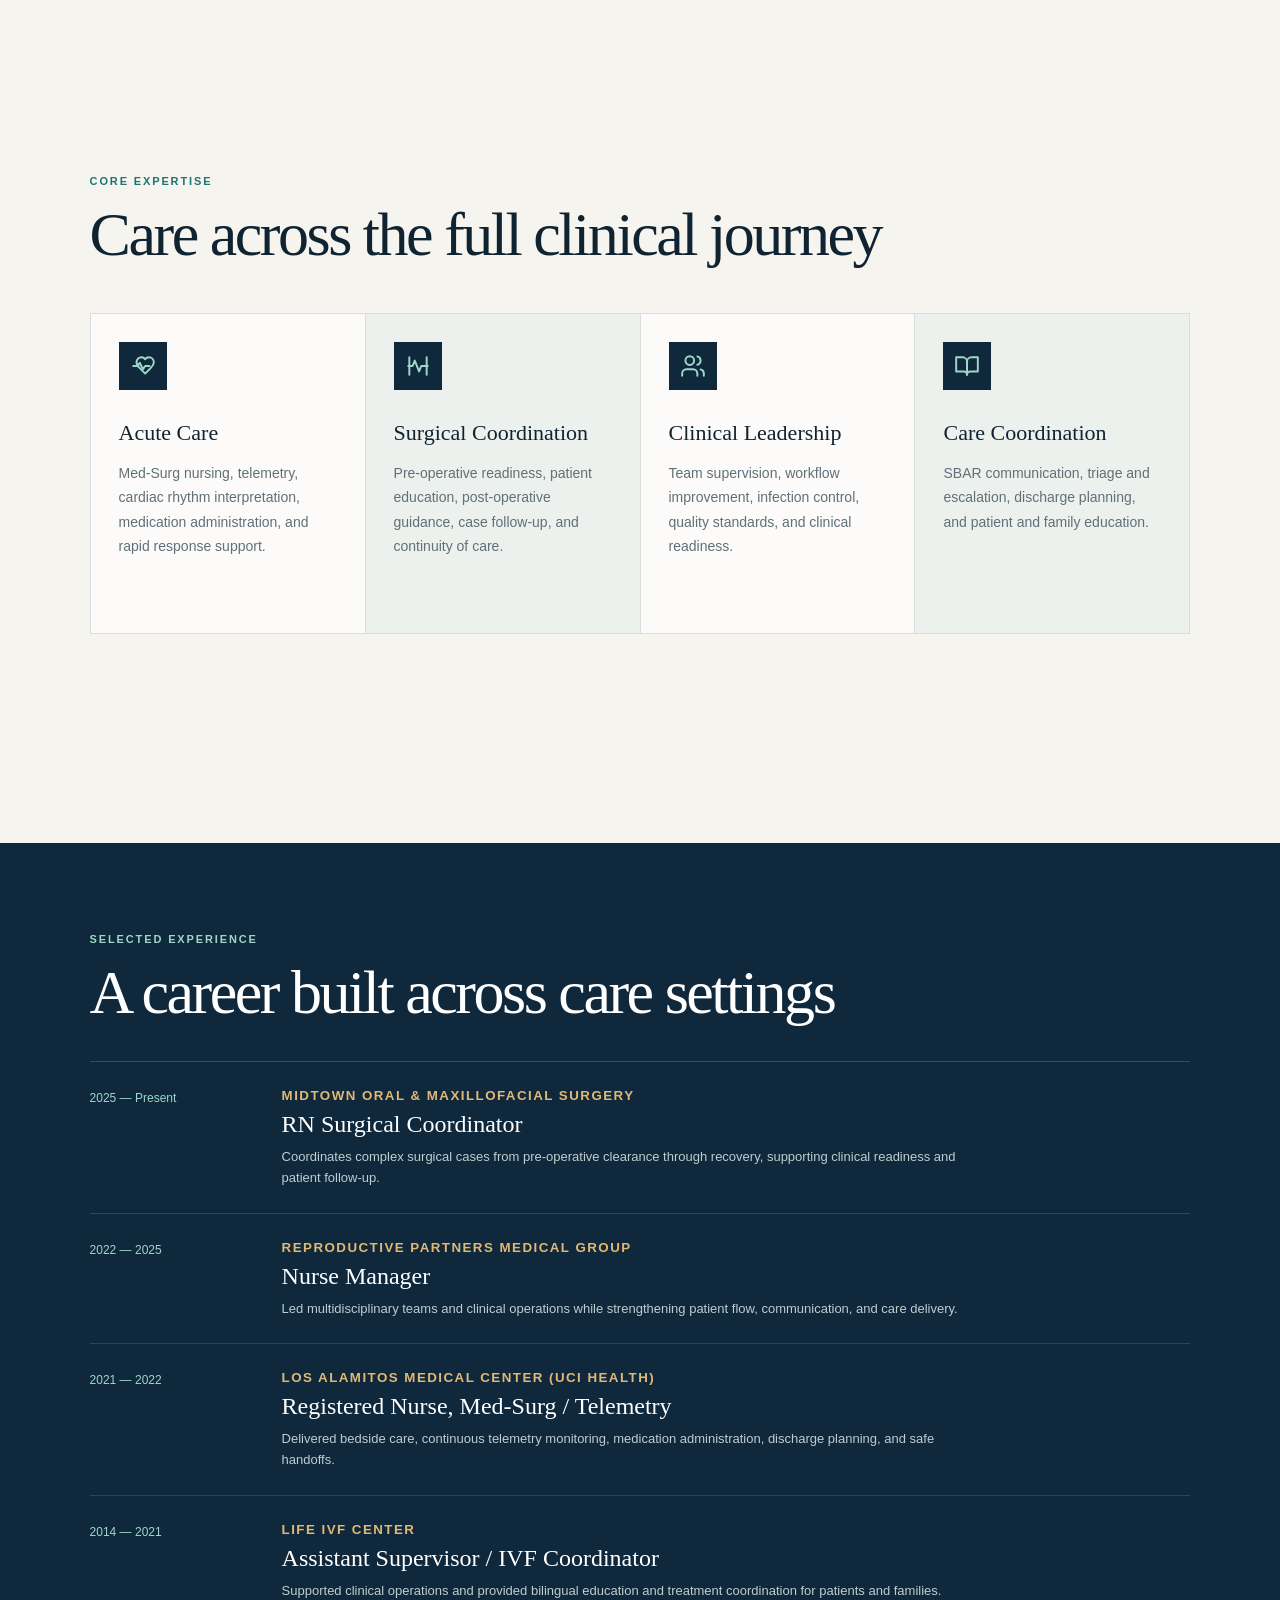
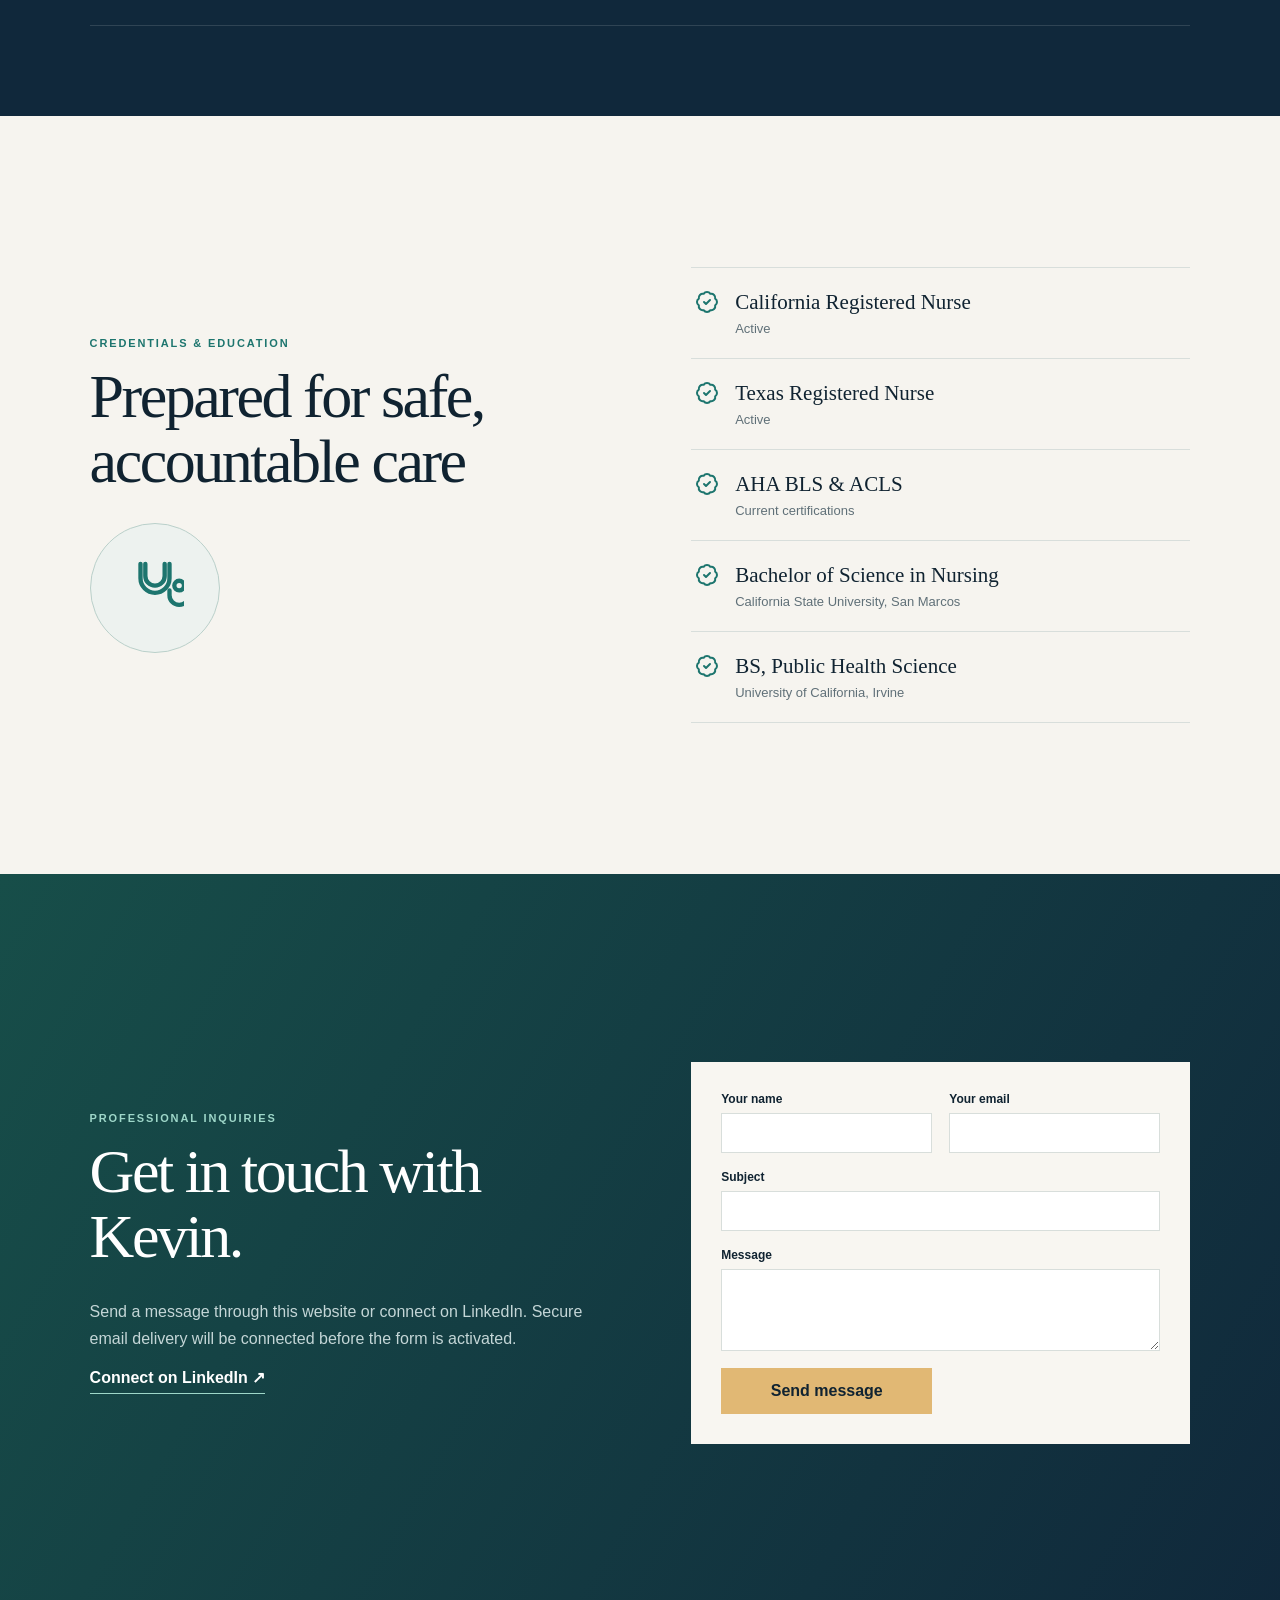
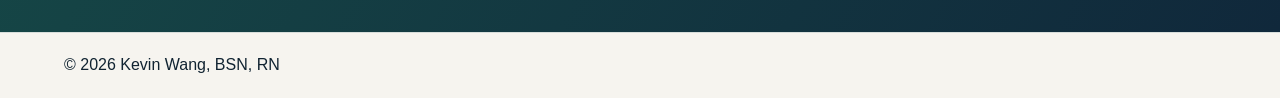
==== commit 1ec4a102: "Refine experience and language navigation" ====
--- a/index.html
+++ b/index.html
@@ -5,14 +5,14 @@
   <meta name="viewport" content="width=device-width,initial-scale=1">
   <meta name="description" content="Clinical portfolio of Kevin Wang, BSN, RN.">
   <title>Kevin Wang, BSN, RN | Clinical Portfolio</title>
-  <link rel="stylesheet" href="styles/style.css?v=20260901-4">
+  <link rel="stylesheet" href="styles/style.css?v=20260901-5">
 </head>
 <body>
   <header class="site-header">
     <button class="brand" data-target="home"><span>KW</span><b>Kevin Wang<em>, BSN, RN</em></b></button>
     <nav aria-label="Primary navigation">
       <button data-target="home">Home</button><button data-target="profile">Profile</button><button data-target="expertise">Expertise</button><button data-target="experience">Experience</button><button data-target="credentials">Credentials</button><button data-target="contact">Contact</button>
-      <a class="lang" href="zh-tw.html">繁中</a>
+      <a class="lang" href="zh-tw.html"><svg viewBox="0 0 24 24" aria-hidden="true"><path d="m5 8 6 6M4 14l6-6 2-3M2 5h12M7 2h1M22 22l-5-10-5 10M14 18h6"/></svg>繁中</a>
     </nav>
     <button class="menu" aria-label="Toggle navigation">☰</button>
   </header>
@@ -27,7 +27,7 @@
 
     <section class="panel" id="expertise"><p class="kicker">Core expertise</p><h2>Care across the full clinical journey</h2><div class="expertise-grid"><article><span><svg viewBox="0 0 24 24" aria-hidden="true"><path d="M19 14c1.5-1.5 3-3.2 3-5.5A4.5 4.5 0 0 0 17.5 4c-1.6 0-2.8.7-3.5 1.8C13.3 4.7 12.1 4 10.5 4A4.5 4.5 0 0 0 6 8.5c0 2.3 1.5 4 3 5.5l5 5Z"/><path d="M3 12h4l2-3 3 6 2-3h4"/></svg></span><h3>Acute Care</h3><p>Med-Surg nursing, telemetry, cardiac rhythm interpretation, medication administration, and rapid response support.</p></article><article><span><svg viewBox="0 0 24 24" aria-hidden="true"><path d="M3 12h4l2-5 4 10 2-5h6"/><path d="M4 4v16M20 4v16"/></svg></span><h3>Surgical Coordination</h3><p>Pre-operative readiness, patient education, post-operative guidance, case follow-up, and continuity of care.</p></article><article><span><svg viewBox="0 0 24 24" aria-hidden="true"><path d="M16 21v-2a4 4 0 0 0-4-4H6a4 4 0 0 0-4 4v2"/><circle cx="9" cy="7" r="4"/><path d="M22 21v-2a4 4 0 0 0-3-3.87M16 3.13a4 4 0 0 1 0 7.75"/></svg></span><h3>Clinical Leadership</h3><p>Team supervision, workflow improvement, infection control, quality standards, and clinical readiness.</p></article><article><span><svg viewBox="0 0 24 24" aria-hidden="true"><path d="M2 4h6a4 4 0 0 1 4 4v12a3 3 0 0 0-3-3H2Z"/><path d="M22 4h-6a4 4 0 0 0-4 4v12a3 3 0 0 1 3-3h7Z"/></svg></span><h3>Care Coordination</h3><p>SBAR communication, triage and escalation, discharge planning, and patient and family education.</p></article></div></section>
 
-    <section class="panel content-panel dark-panel" id="experience"><p class="kicker light">Selected experience</p><h2>A career built across care settings</h2><div class="timeline"><article><div class="year">2025 — Present</div><div class="number">01</div><div><small>Midtown Oral &amp; Maxillofacial Surgery</small><h3>RN Surgical Coordinator</h3><p>Coordinates complex surgical cases from pre-operative clearance through recovery, supporting clinical readiness and patient follow-up.</p></div></article><article><div class="year">2022 — 2025</div><div class="number">02</div><div><small>Reproductive Partners Medical Group</small><h3>Nurse Manager</h3><p>Led multidisciplinary teams and clinical operations while strengthening patient flow, communication, and care delivery.</p></div></article><article><div class="year">2021 — 2022</div><div class="number">03</div><div><small>Los Alamitos Medical Center (UCI Health)</small><h3>Registered Nurse, Med-Surg / Telemetry</h3><p>Delivered bedside care, continuous telemetry monitoring, medication administration, discharge planning, and safe handoffs.</p></div></article><article><div class="year">2014 — 2021</div><div class="number">04</div><div><small>Life IVF Center</small><h3>Assistant Supervisor / IVF Coordinator</h3><p>Supported clinical operations and provided bilingual education and treatment coordination for patients and families.</p></div></article></div></section>
+    <section class="panel content-panel dark-panel" id="experience"><p class="kicker light">Selected experience</p><h2>A career built across care settings</h2><div class="timeline"><article><div class="year">2025 — Present</div><div><small>Midtown Oral &amp; Maxillofacial Surgery</small><h3>RN Surgical Coordinator</h3><p>Coordinates complex surgical cases from pre-operative clearance through recovery, supporting clinical readiness and patient follow-up.</p></div></article><article><div class="year">2022 — 2025</div><div><small>Reproductive Partners Medical Group</small><h3>Nurse Manager</h3><p>Led multidisciplinary teams and clinical operations while strengthening patient flow, communication, and care delivery.</p></div></article><article><div class="year">2021 — 2022</div><div><small>Los Alamitos Medical Center (UCI Health)</small><h3>Registered Nurse, Med-Surg / Telemetry</h3><p>Delivered bedside care, continuous telemetry monitoring, medication administration, discharge planning, and safe handoffs.</p></div></article><article><div class="year">2014 — 2021</div><div><small>Life IVF Center</small><h3>Assistant Supervisor / IVF Coordinator</h3><p>Supported clinical operations and provided bilingual education and treatment coordination for patients and families.</p></div></article></div></section>
 
     <section class="panel split-panel" id="credentials"><div><p class="kicker">Credentials &amp; education</p><h2>Prepared for safe, accountable care</h2><div class="credential-emblem"><svg viewBox="0 0 24 24" aria-hidden="true"><path d="M6 2v6a6 6 0 0 0 12 0V2M8 2v5a4 4 0 0 0 8 0V2M18 13v2a4 4 0 0 0 8 0v-2"/><circle cx="22" cy="11" r="2"/></svg></div></div><div class="point-list"><article><i>✓</i><div><h3>California Registered Nurse</h3><p>Active</p></div></article><article><i>✓</i><div><h3>Texas Registered Nurse</h3><p>Active</p></div></article><article><i>✓</i><div><h3>AHA BLS &amp; ACLS</h3><p>Current certifications</p></div></article><article><i>✓</i><div><h3>Bachelor of Science in Nursing</h3><p>California State University, San Marcos</p></div></article><article><i>✓</i><div><h3>BS, Public Health Science</h3><p>University of California, Irvine</p></div></article></div></section>
 
@@ -36,6 +36,6 @@
 
   <aside class="floating-index" aria-label="Page sections"><button data-target="home"><span>01</span><b>Home</b></button><button data-target="profile"><span>02</span><b>Profile</b></button><button data-target="expertise"><span>03</span><b>Expertise</b></button><button data-target="experience"><span>04</span><b>Experience</b></button><button data-target="credentials"><span>05</span><b>Credentials</b></button><button data-target="contact"><span>06</span><b>Contact</b></button></aside>
   <footer>© 2026 Kevin Wang, BSN, RN</footer>
-  <script src="script.js?v=20260901-4"></script>
+  <script src="script.js?v=20260901-5"></script>
 </body>
 </html>
--- a/styles/style.css
+++ b/styles/style.css
@@ -156,6 +156,15 @@
   color: var(--teal);
   margin-left: 5px;
 }
+.site-header nav .lang svg {
+  width: 17px;
+  height: 17px;
+  fill: none;
+  stroke: currentColor;
+  stroke-width: 1.8;
+  stroke-linecap: round;
+  stroke-linejoin: round;
+}
 .menu {
   display: none;
   border: 0;
@@ -411,7 +420,7 @@
 }
 .timeline article {
   display: grid;
-  grid-template-columns: 150px 46px minmax(0, 1fr);
+  grid-template-columns: 180px minmax(0, 1fr);
   gap: 12px;
   padding: 24px 0;
   border-bottom: 1px solid rgba(255, 255, 255, 0.13);
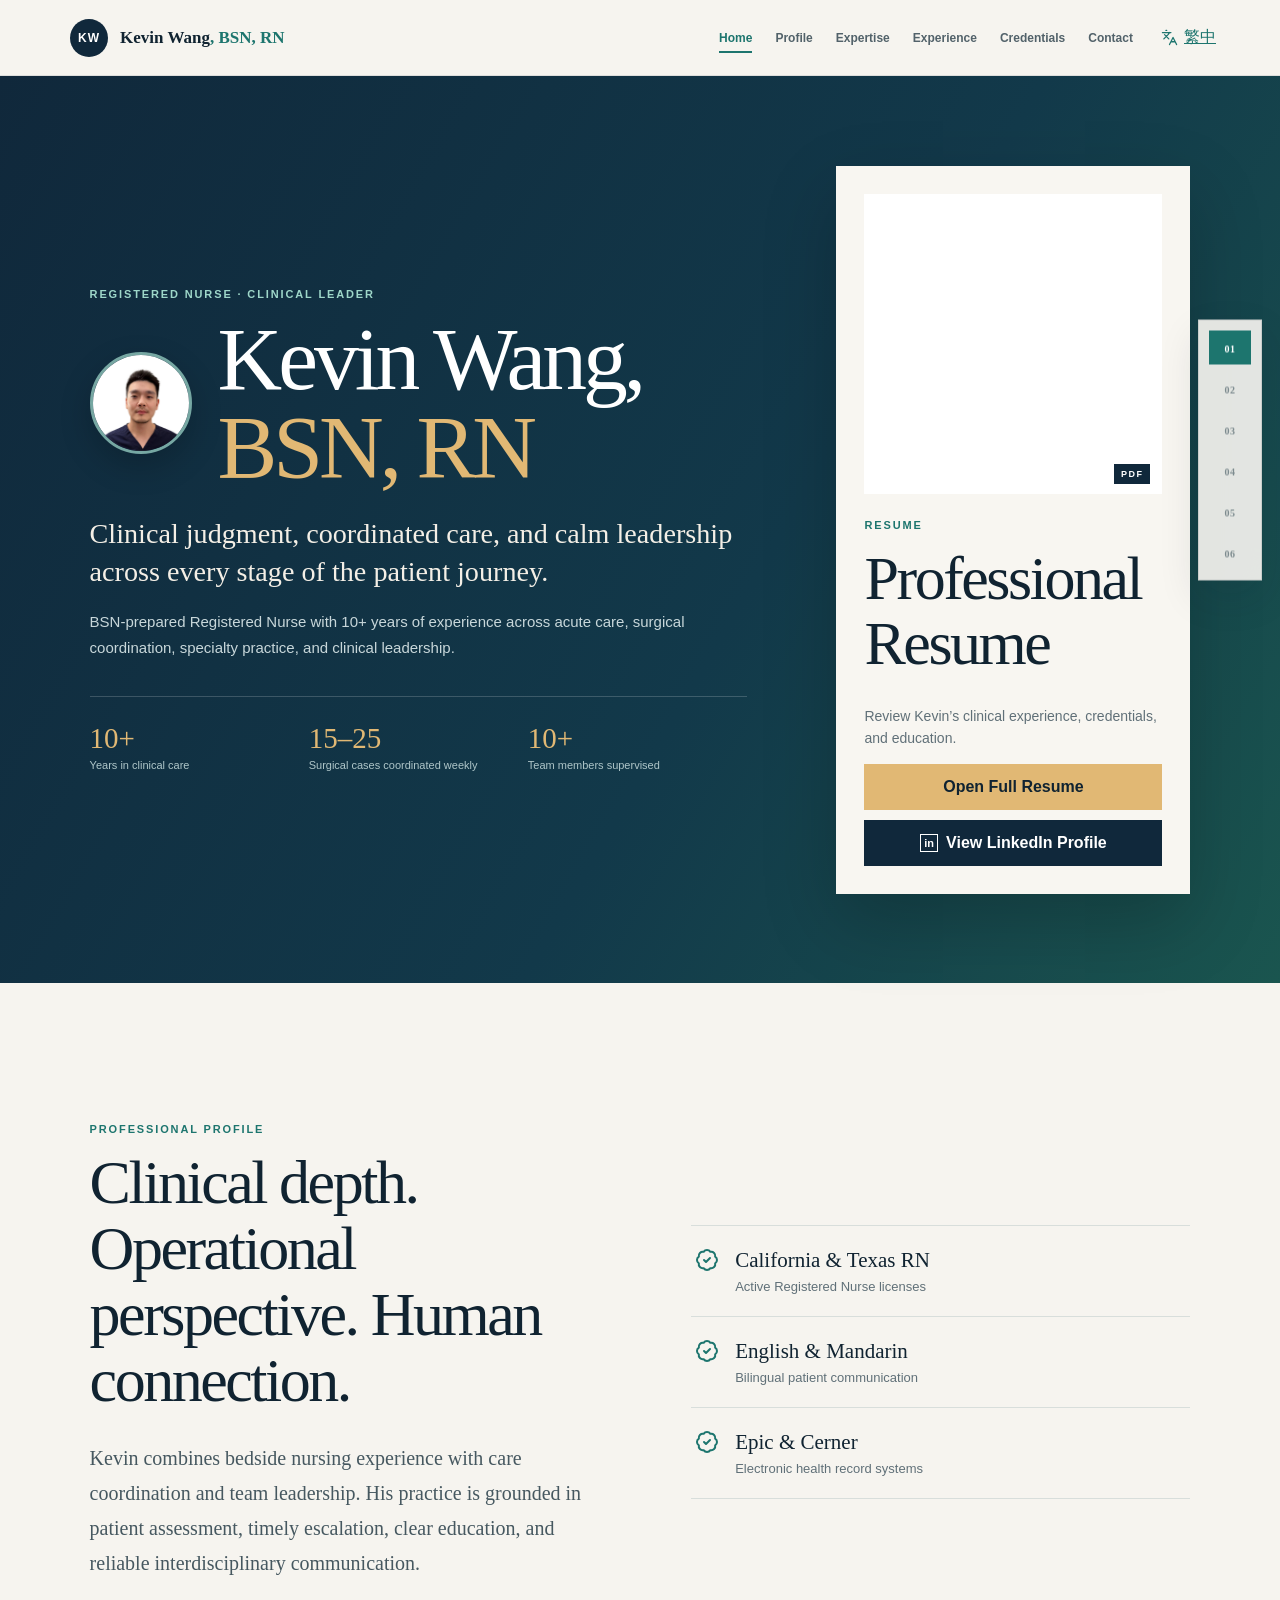
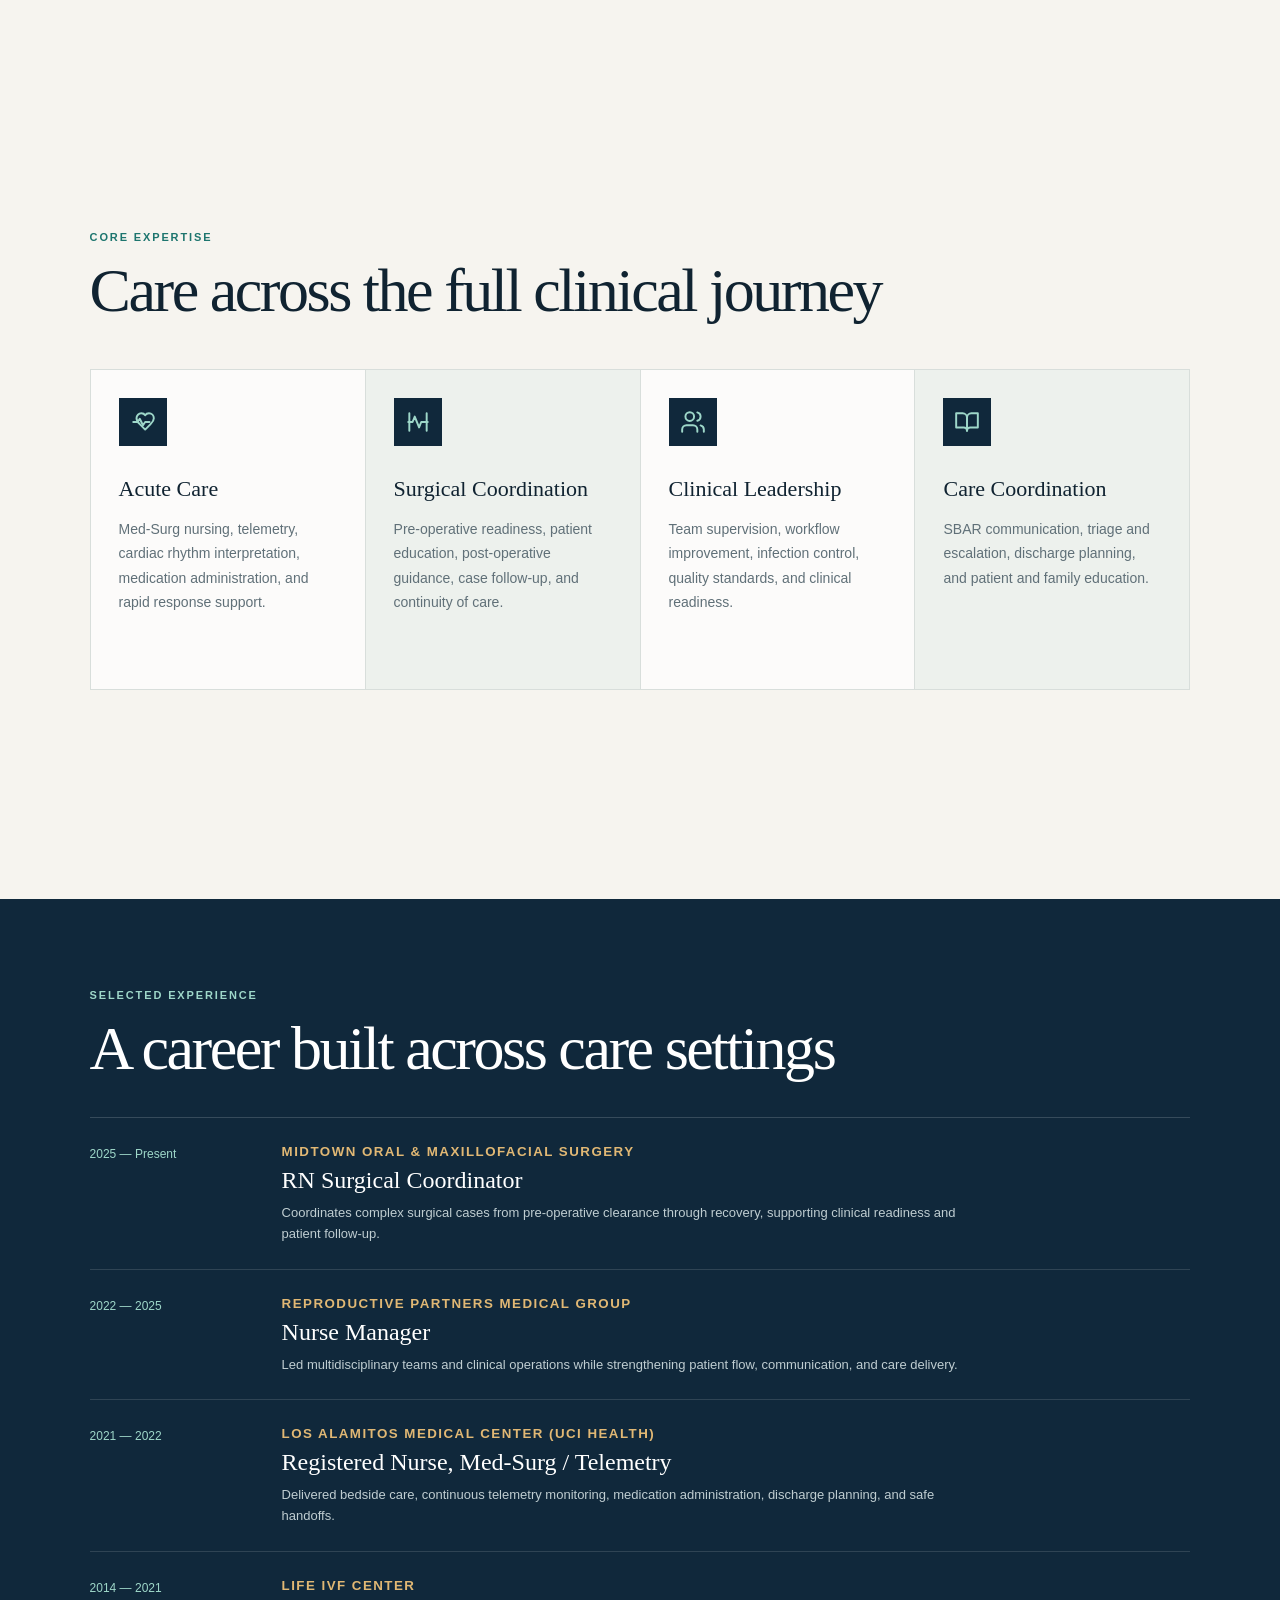
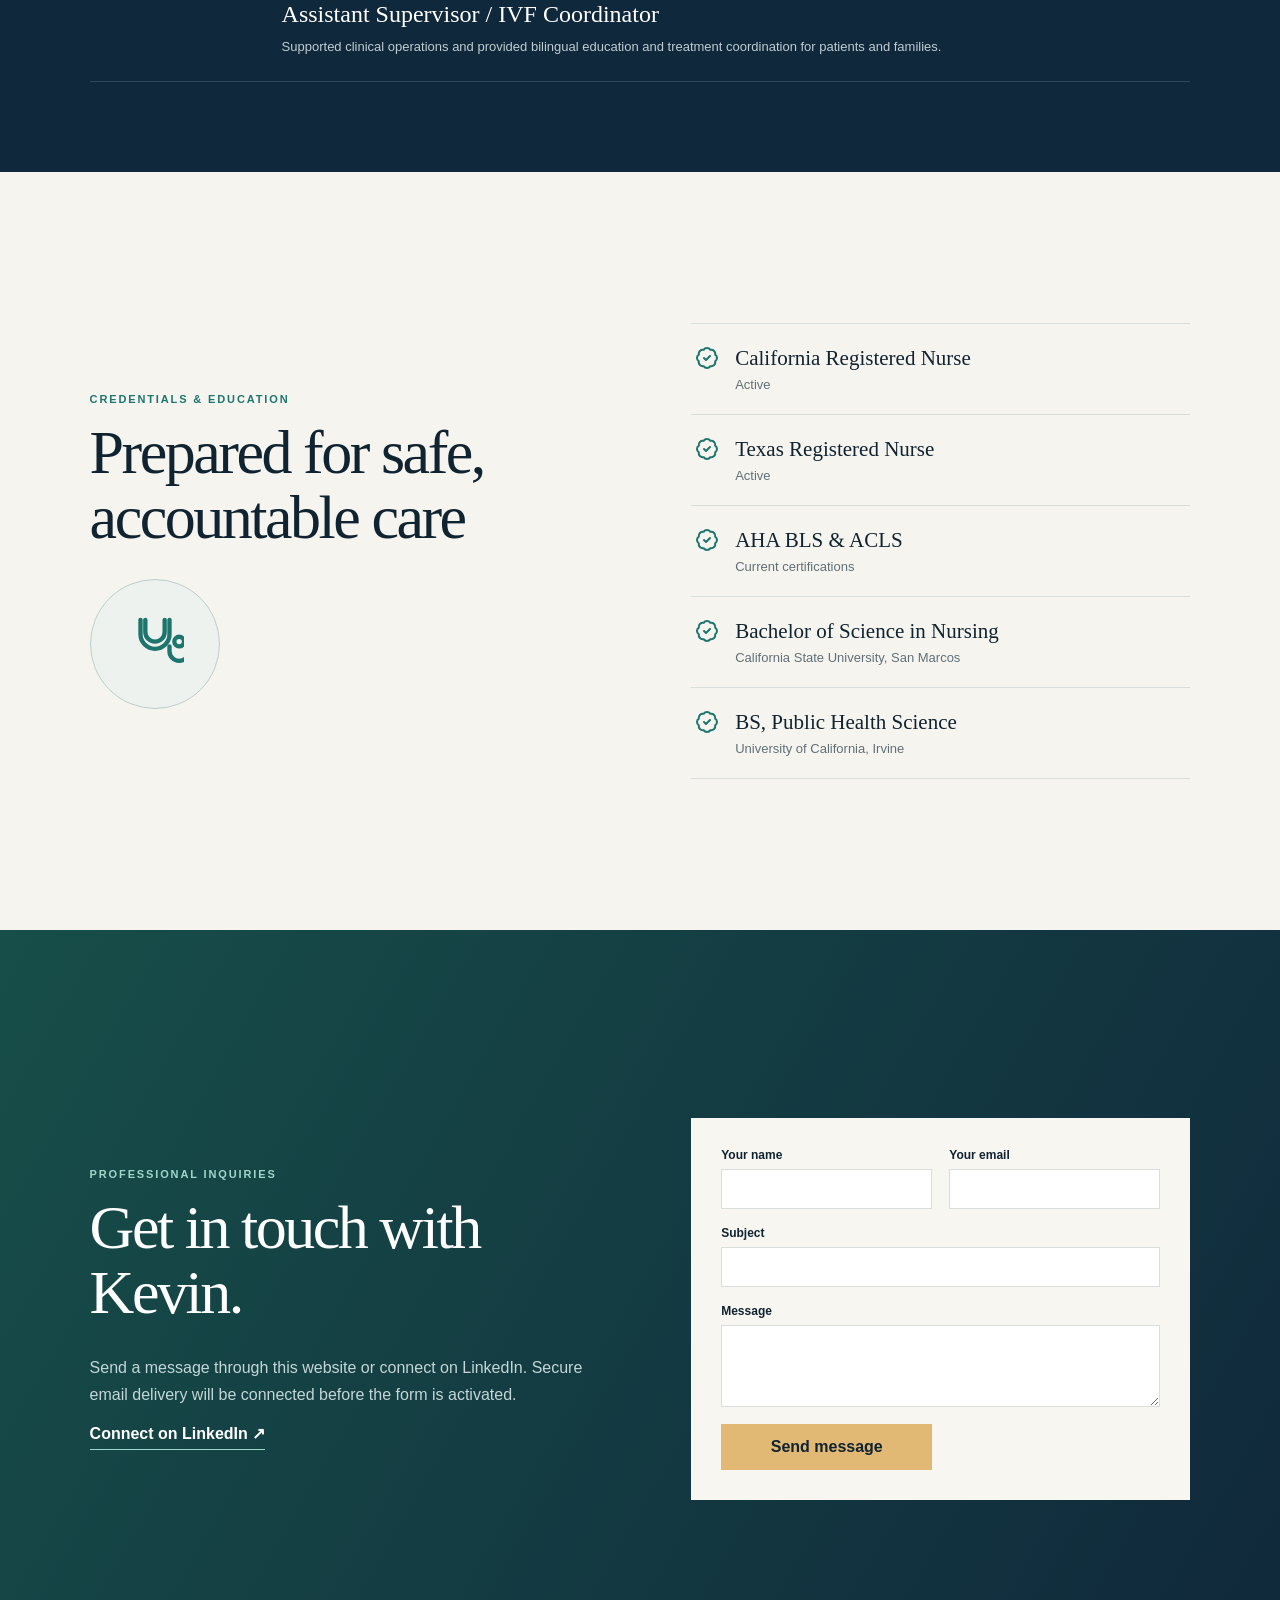
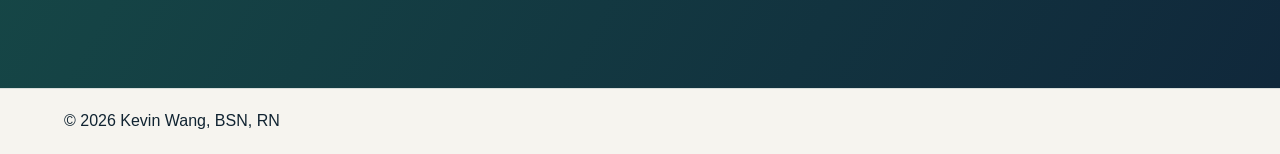
==== commit 023c8130: "Add profile photo and LinkedIn links" ====
--- a/index.html
+++ b/index.html
@@ -5,7 +5,9 @@
   <meta name="viewport" content="width=device-width,initial-scale=1">
   <meta name="description" content="Clinical portfolio of Kevin Wang, BSN, RN.">
   <title>Kevin Wang, BSN, RN | Clinical Portfolio</title>
-  <link rel="stylesheet" href="styles/style.css?v=20260901-5">
+  <link rel="icon" type="image/png" href="assets/kevin-wang-profile.png">
+  <link rel="apple-touch-icon" href="assets/kevin-wang-profile.png">
+  <link rel="stylesheet" href="styles/style.css?v=20260901-6">
 </head>
 <body>
   <header class="site-header">
@@ -19,8 +21,8 @@
 
   <main>
     <section class="panel home-panel" id="home">
-      <div><p class="kicker light">Registered Nurse · Clinical Leader</p><h1>Kevin Wang,<br><em>BSN, RN</em></h1><p class="hero-subtitle">Clinical judgment, coordinated care, and calm leadership across every stage of the patient journey.</p><p class="hero-summary">BSN-prepared Registered Nurse with 10+ years of experience across acute care, surgical coordination, specialty practice, and clinical leadership.</p><div class="mini-stats"><div><strong>10+</strong><span>Years in clinical care</span></div><div><strong>15–25</strong><span>Surgical cases coordinated weekly</span></div><div><strong>10+</strong><span>Team members supervised</span></div></div></div>
-      <aside class="resume-card"><div class="resume-preview"><iframe title="Kevin Wang professional resume" src="assets/Kevin_RN_Resume.pdf#toolbar=0&navpanes=0&view=FitH"></iframe><span>PDF</span></div><p class="kicker">Resume</p><h2>Professional Resume</h2><p>Review Kevin’s clinical experience, credentials, and education.</p><a href="assets/Kevin_RN_Resume.pdf" target="_blank" rel="noopener noreferrer">Open full resume</a></aside>
+      <div><p class="kicker light">Registered Nurse · Clinical Leader</p><h1 class="hero-identity"><img src="assets/kevin-wang-profile.png" alt="Kevin Wang"><span><a class="hero-name" href="https://www.linkedin.com/in/kevin-wang-rn/" target="_blank" rel="noopener noreferrer">Kevin Wang</a>,<br><em>BSN, RN</em></span></h1><p class="hero-subtitle">Clinical judgment, coordinated care, and calm leadership across every stage of the patient journey.</p><p class="hero-summary">BSN-prepared Registered Nurse with 10+ years of experience across acute care, surgical coordination, specialty practice, and clinical leadership.</p><div class="mini-stats"><div><strong>10+</strong><span>Years in clinical care</span></div><div><strong>15–25</strong><span>Surgical cases coordinated weekly</span></div><div><strong>10+</strong><span>Team members supervised</span></div></div></div>
+      <aside class="resume-card"><div class="resume-preview"><iframe title="Kevin Wang professional resume" src="assets/Kevin_RN_Resume.pdf#toolbar=0&navpanes=0&view=FitH"></iframe><span>PDF</span></div><p class="kicker">Resume</p><h2>Professional Resume</h2><p>Review Kevin’s clinical experience, credentials, and education.</p><a href="assets/Kevin_RN_Resume.pdf" target="_blank" rel="noopener noreferrer">Open Full Resume</a><a class="linkedin-action" href="https://www.linkedin.com/in/kevin-wang-rn/" target="_blank" rel="noopener noreferrer"><span>in</span>View LinkedIn Profile</a></aside>
     </section>
 
     <section class="panel split-panel" id="profile"><div><p class="kicker">Professional profile</p><h2>Clinical depth. Operational perspective. Human connection.</h2><p class="large-copy">Kevin combines bedside nursing experience with care coordination and team leadership. His practice is grounded in patient assessment, timely escalation, clear education, and reliable interdisciplinary communication.</p></div><div class="point-list"><article><i>✓</i><div><h3>California &amp; Texas RN</h3><p>Active Registered Nurse licenses</p></div></article><article><i>✓</i><div><h3>English &amp; Mandarin</h3><p>Bilingual patient communication</p></div></article><article><i>✓</i><div><h3>Epic &amp; Cerner</h3><p>Electronic health record systems</p></div></article></div></section>
@@ -36,6 +38,6 @@
 
   <aside class="floating-index" aria-label="Page sections"><button data-target="home"><span>01</span><b>Home</b></button><button data-target="profile"><span>02</span><b>Profile</b></button><button data-target="expertise"><span>03</span><b>Expertise</b></button><button data-target="experience"><span>04</span><b>Experience</b></button><button data-target="credentials"><span>05</span><b>Credentials</b></button><button data-target="contact"><span>06</span><b>Contact</b></button></aside>
   <footer>© 2026 Kevin Wang, BSN, RN</footer>
-  <script src="script.js?v=20260901-5"></script>
+  <script src="script.js?v=20260901-6"></script>
 </body>
 </html>
--- a/styles/style.css
+++ b/styles/style.css
@@ -221,6 +221,32 @@
   font-style: normal;
   color: var(--sand);
 }
+.hero-identity {
+  display: flex;
+  align-items: center;
+  gap: clamp(16px, 2vw, 26px);
+}
+.hero-identity > img {
+  width: clamp(72px, 8vw, 104px);
+  height: clamp(72px, 8vw, 104px);
+  border-radius: 50%;
+  object-fit: cover;
+  object-position: center 34%;
+  border: 3px solid rgba(158, 215, 201, 0.72);
+  box-shadow: 0 12px 32px rgba(0, 0, 0, 0.2);
+  flex: none;
+}
+.hero-name {
+  color: inherit;
+  text-decoration: none;
+  border-bottom: 1px solid transparent;
+  transition: border-color 0.2s ease, color 0.2s ease;
+}
+.hero-name:hover,
+.hero-name:focus-visible {
+  color: var(--mint);
+  border-bottom-color: currentColor;
+}
 .hero-subtitle {
   max-width: 720px;
   font:
@@ -311,6 +337,21 @@
   gap: 8px;
   font-weight: 800;
   text-decoration: none;
+}
+.resume-card > a + a {
+  margin-top: 10px;
+}
+.resume-card > a.linkedin-action {
+  background: var(--navy);
+  color: white;
+}
+.linkedin-action span {
+  width: 18px;
+  height: 18px;
+  display: grid;
+  place-items: center;
+  border: 1px solid currentColor;
+  font: 700 11px Arial, sans-serif;
 }
 .split-panel {
   display: grid;
@@ -716,6 +757,14 @@
   h1 {
     font-size: 52px;
   }
+  .hero-identity {
+    align-items: flex-start;
+  }
+  .hero-identity > img {
+    width: 64px;
+    height: 64px;
+    margin-top: 4px;
+  }
   .mini-stats {
     grid-template-columns: 1fr;
     gap: 14px;
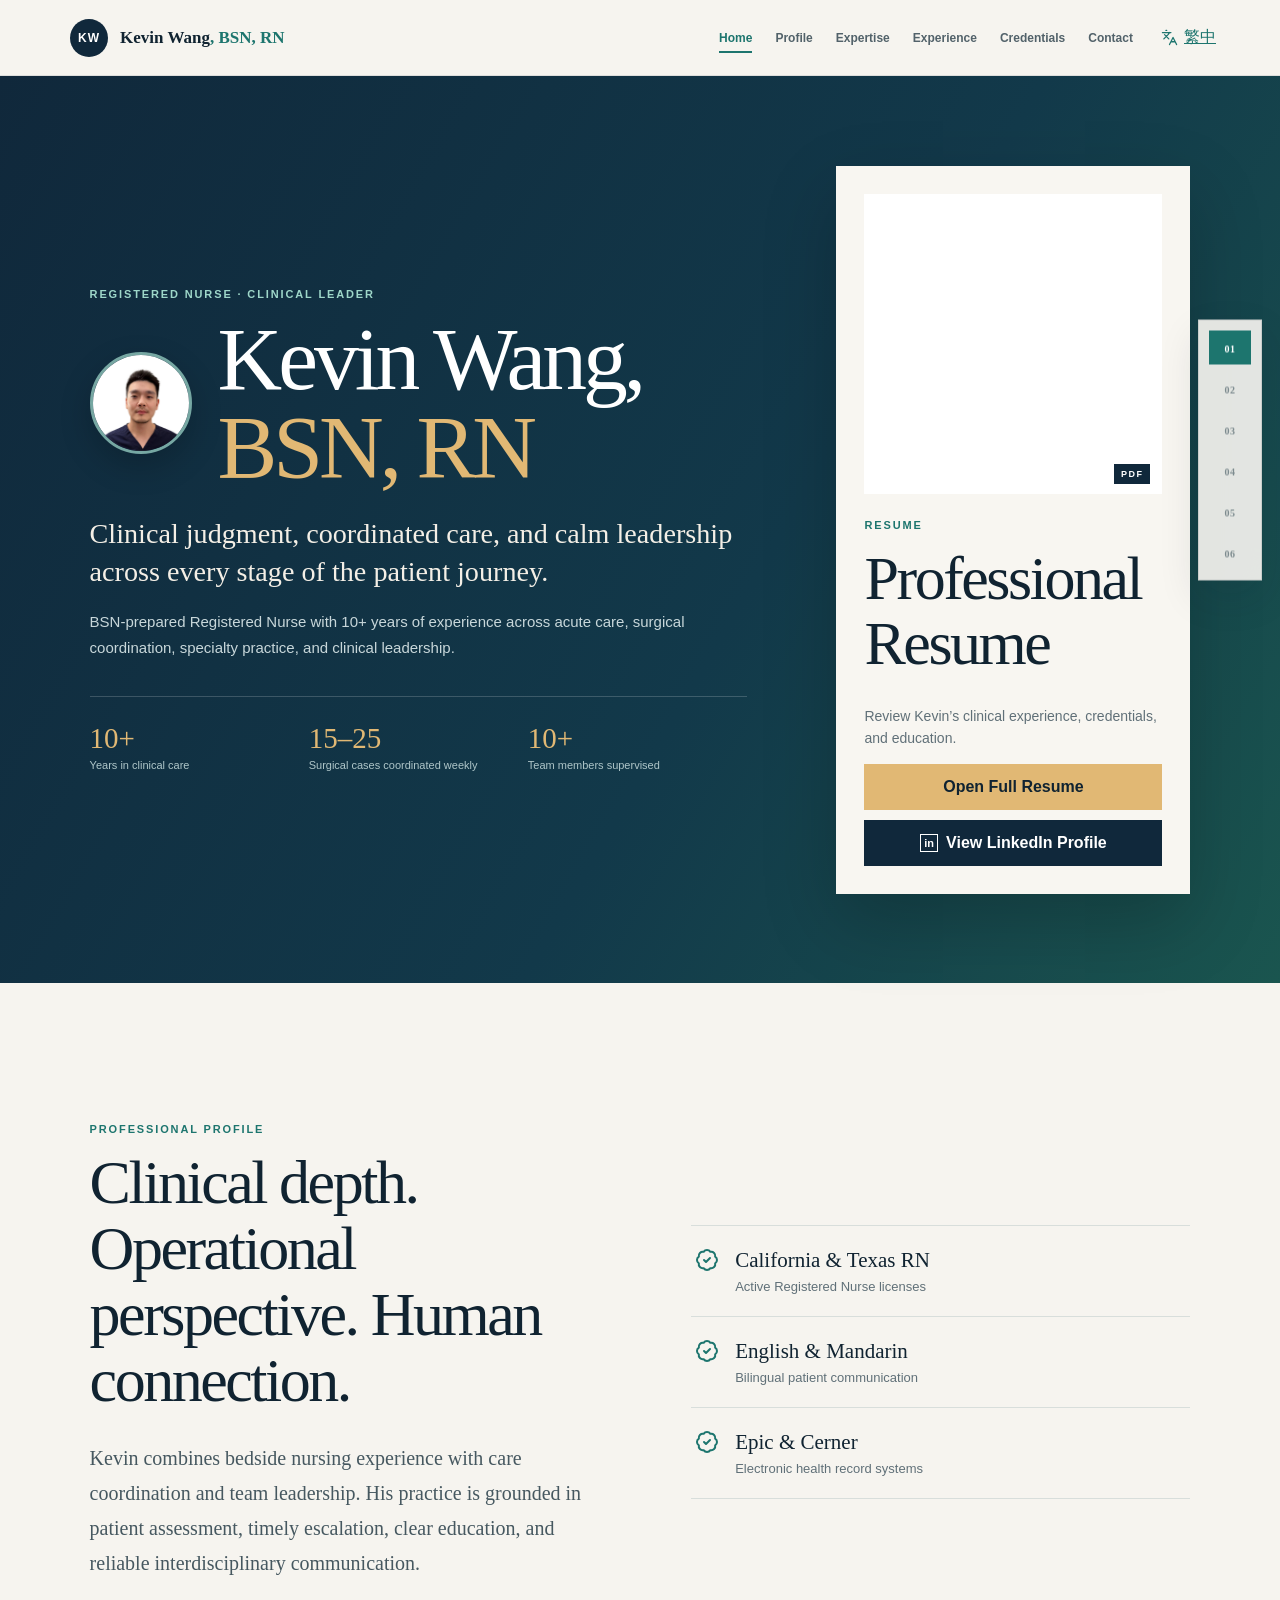
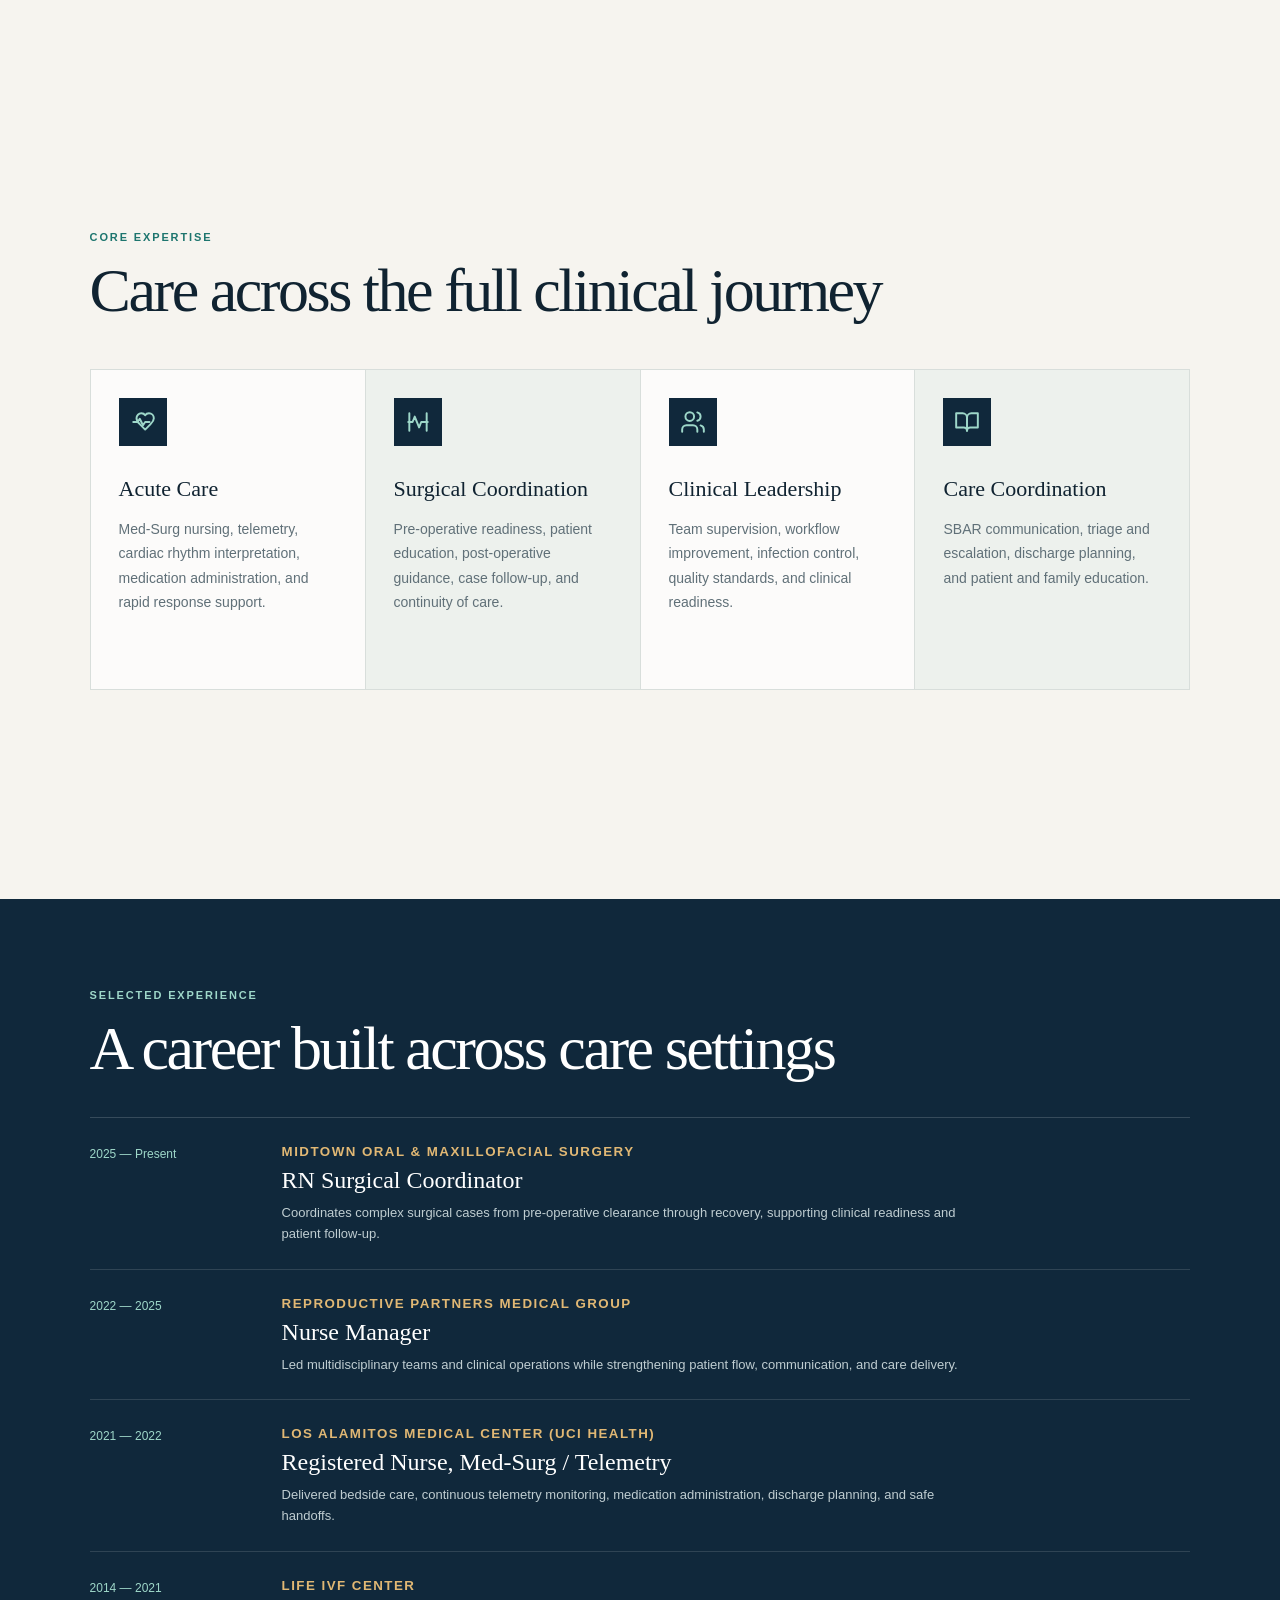
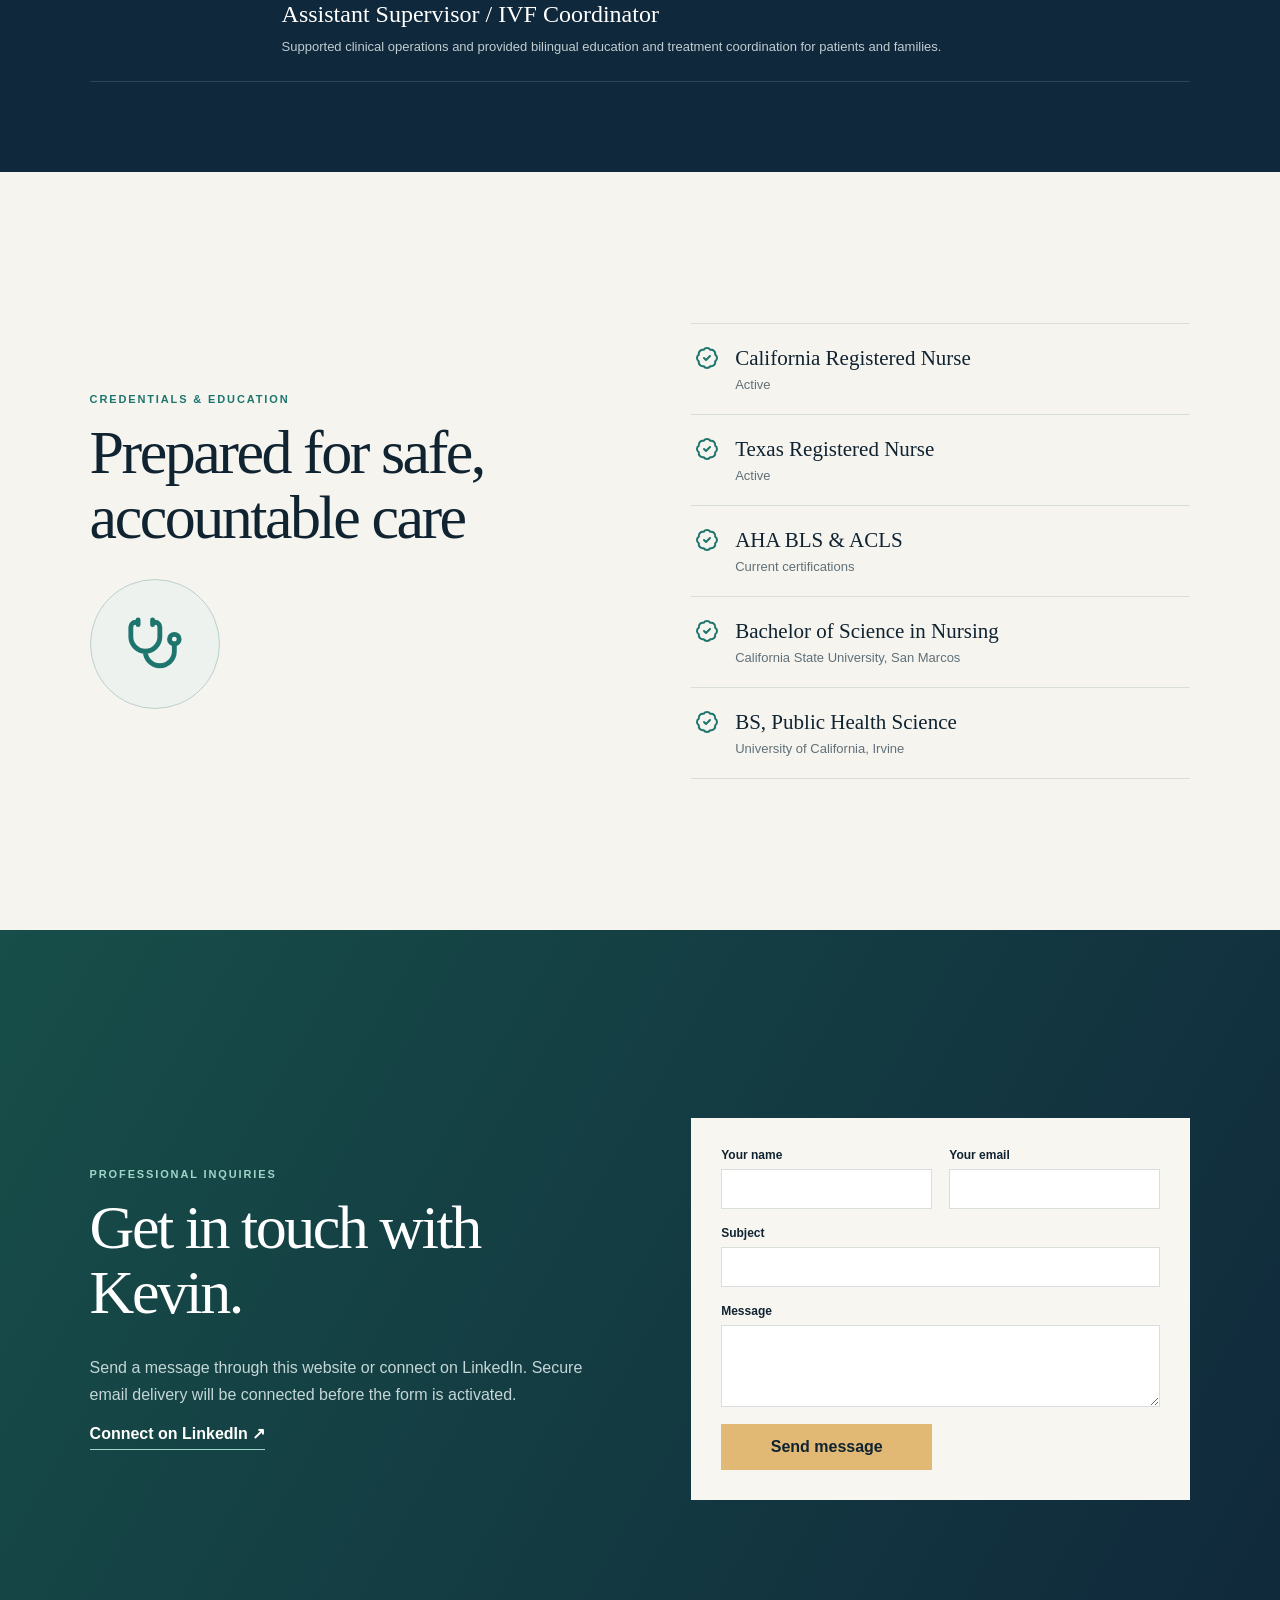
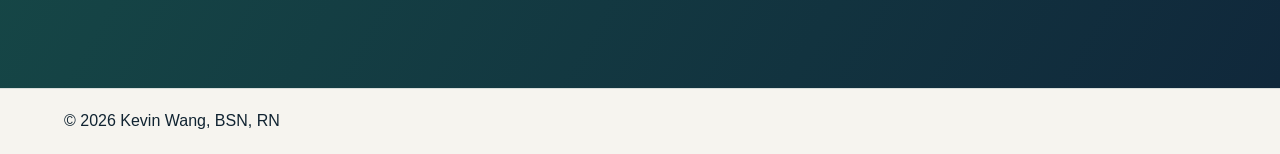
==== commit ce5d6487: "Fix credentials icon and preserve language position" ====
--- a/index.html
+++ b/index.html
@@ -7,7 +7,7 @@
   <title>Kevin Wang, BSN, RN | Clinical Portfolio</title>
   <link rel="icon" type="image/png" href="assets/kevin-wang-profile.png">
   <link rel="apple-touch-icon" href="assets/kevin-wang-profile.png">
-  <link rel="stylesheet" href="styles/style.css?v=20260901-6">
+  <link rel="stylesheet" href="styles/style.css?v=20260901-7">
 </head>
 <body>
   <header class="site-header">
@@ -38,6 +38,6 @@
 
   <aside class="floating-index" aria-label="Page sections"><button data-target="home"><span>01</span><b>Home</b></button><button data-target="profile"><span>02</span><b>Profile</b></button><button data-target="expertise"><span>03</span><b>Expertise</b></button><button data-target="experience"><span>04</span><b>Experience</b></button><button data-target="credentials"><span>05</span><b>Credentials</b></button><button data-target="contact"><span>06</span><b>Contact</b></button></aside>
   <footer>© 2026 Kevin Wang, BSN, RN</footer>
-  <script src="script.js?v=20260901-6"></script>
+  <script src="script.js?v=20260901-7"></script>
 </body>
 </html>
--- a/styles/style.css
+++ b/styles/style.css
@@ -404,7 +404,10 @@
   place-items: center;
   border: 1px solid #bad0ca;
   color: var(--teal);
-  background: #edf2ef;
+  background: #edf2ef center / 58px 58px no-repeat url("data:image/svg+xml,%3Csvg xmlns='http://www.w3.org/2000/svg' viewBox='0 0 24 24' fill='none' stroke='%231d756e' stroke-width='2' stroke-linecap='round' stroke-linejoin='round'%3E%3Cpath d='M11 2v2M5 2v2M5 3H4a2 2 0 0 0-2 2v4a6 6 0 0 0 12 0V5a2 2 0 0 0-2-2h-1M8 15a6 6 0 0 0 12 0v-3'/%3E%3Ccircle cx='20' cy='10' r='2'/%3E%3C/svg%3E");
+}
+.credential-emblem > svg {
+  opacity: 0;
 }
 .content-panel {
   max-width: none;
